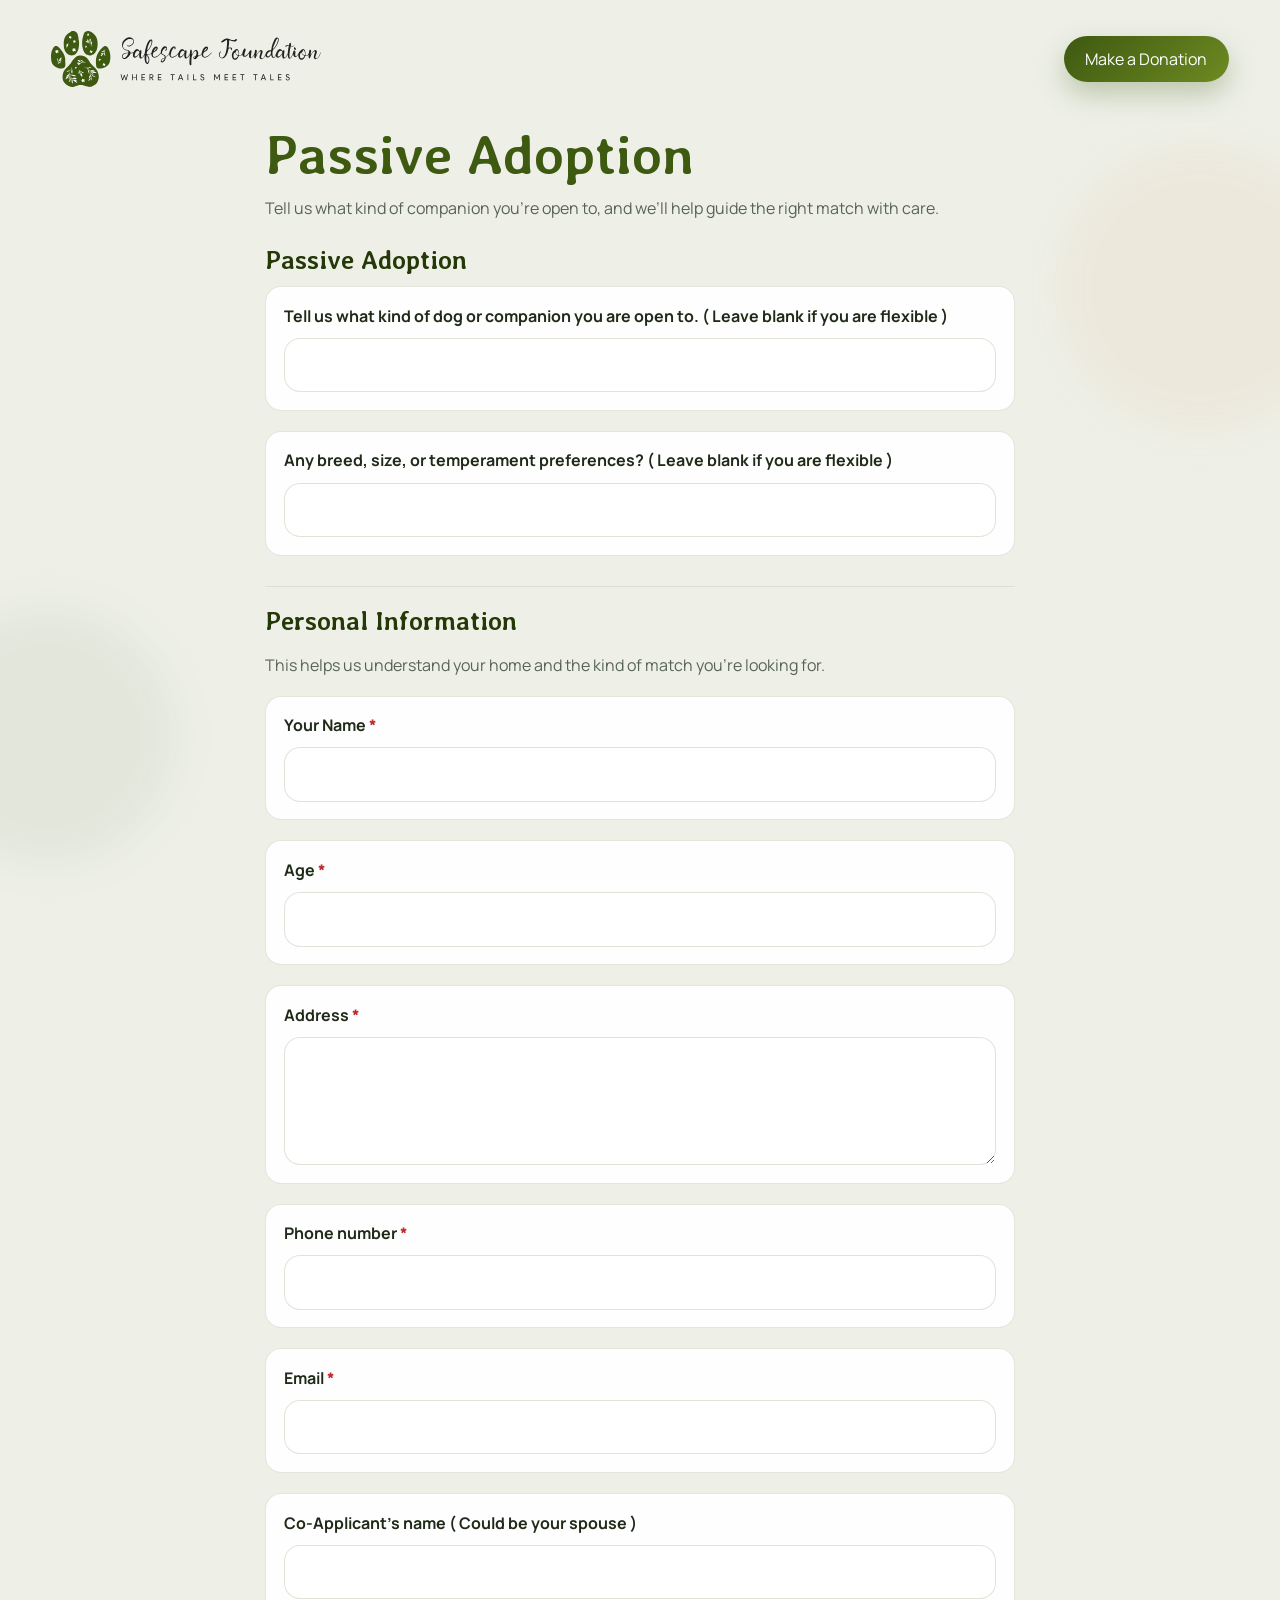
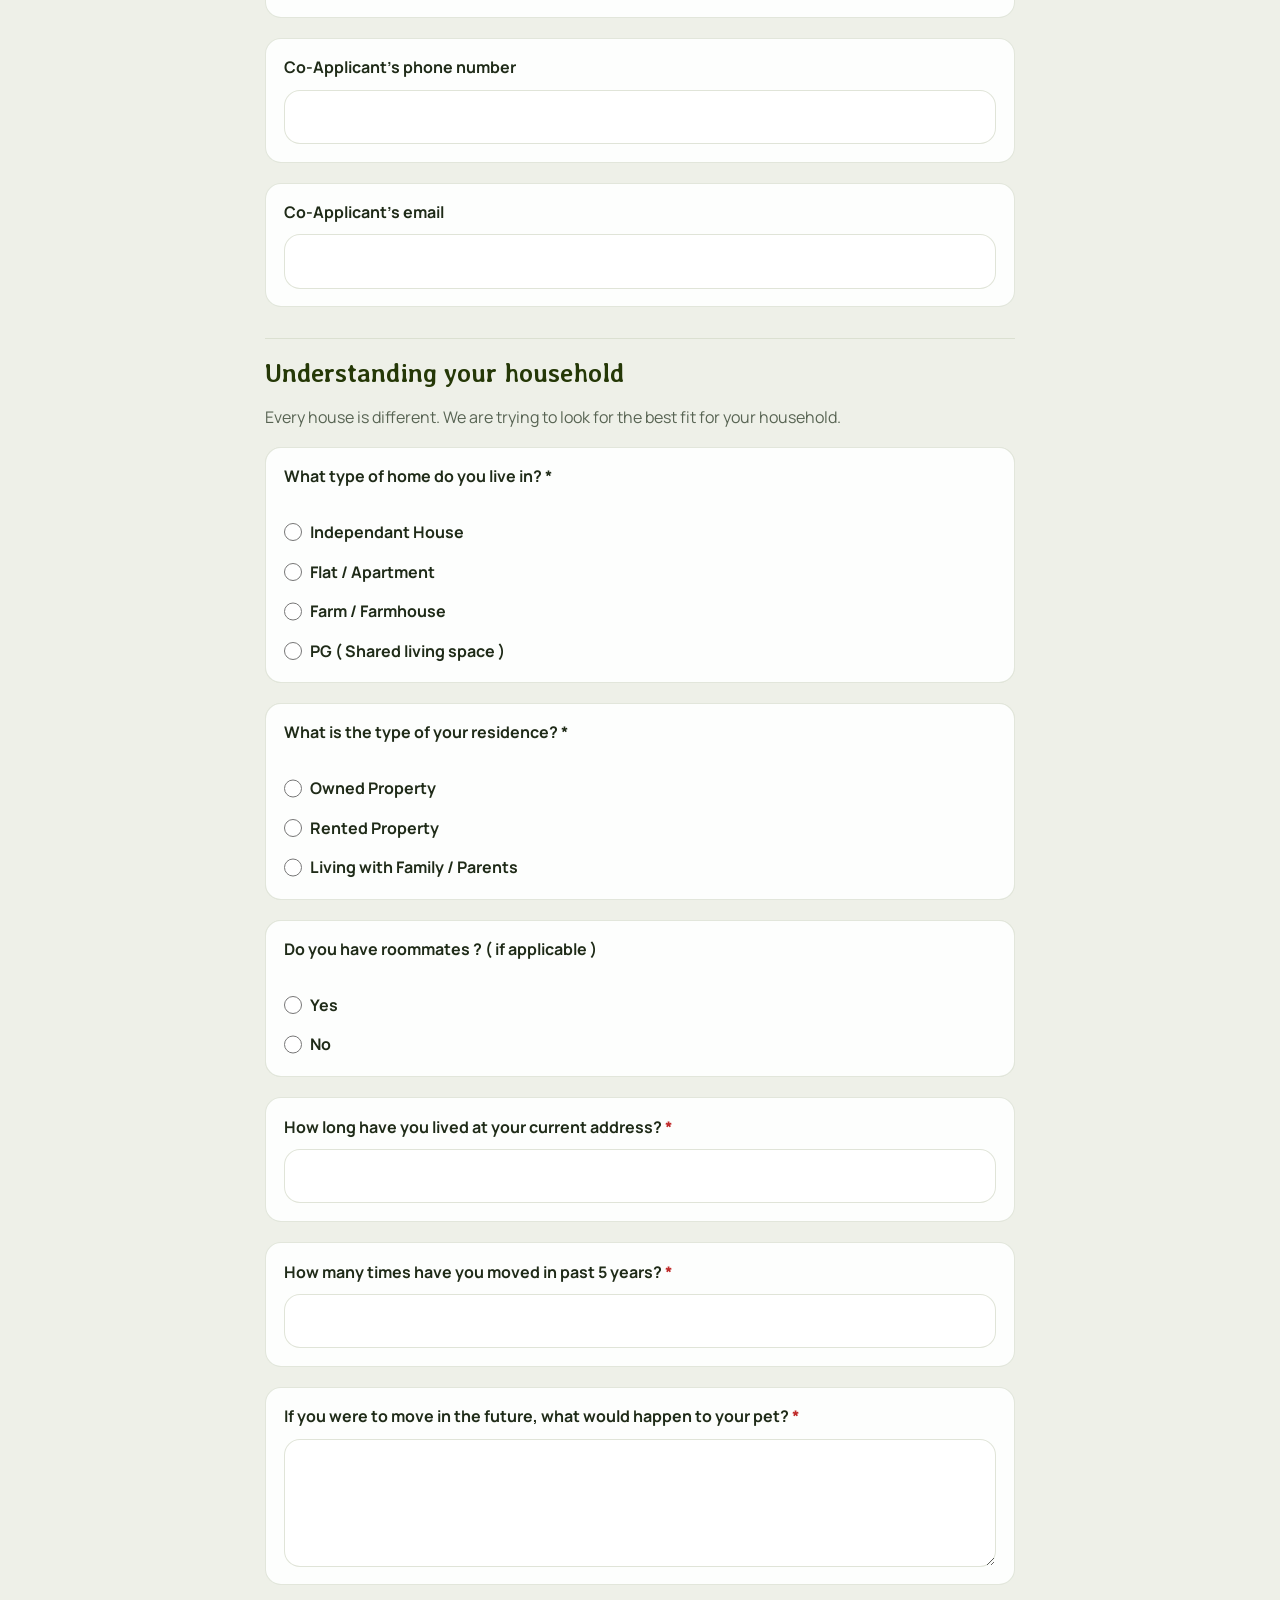
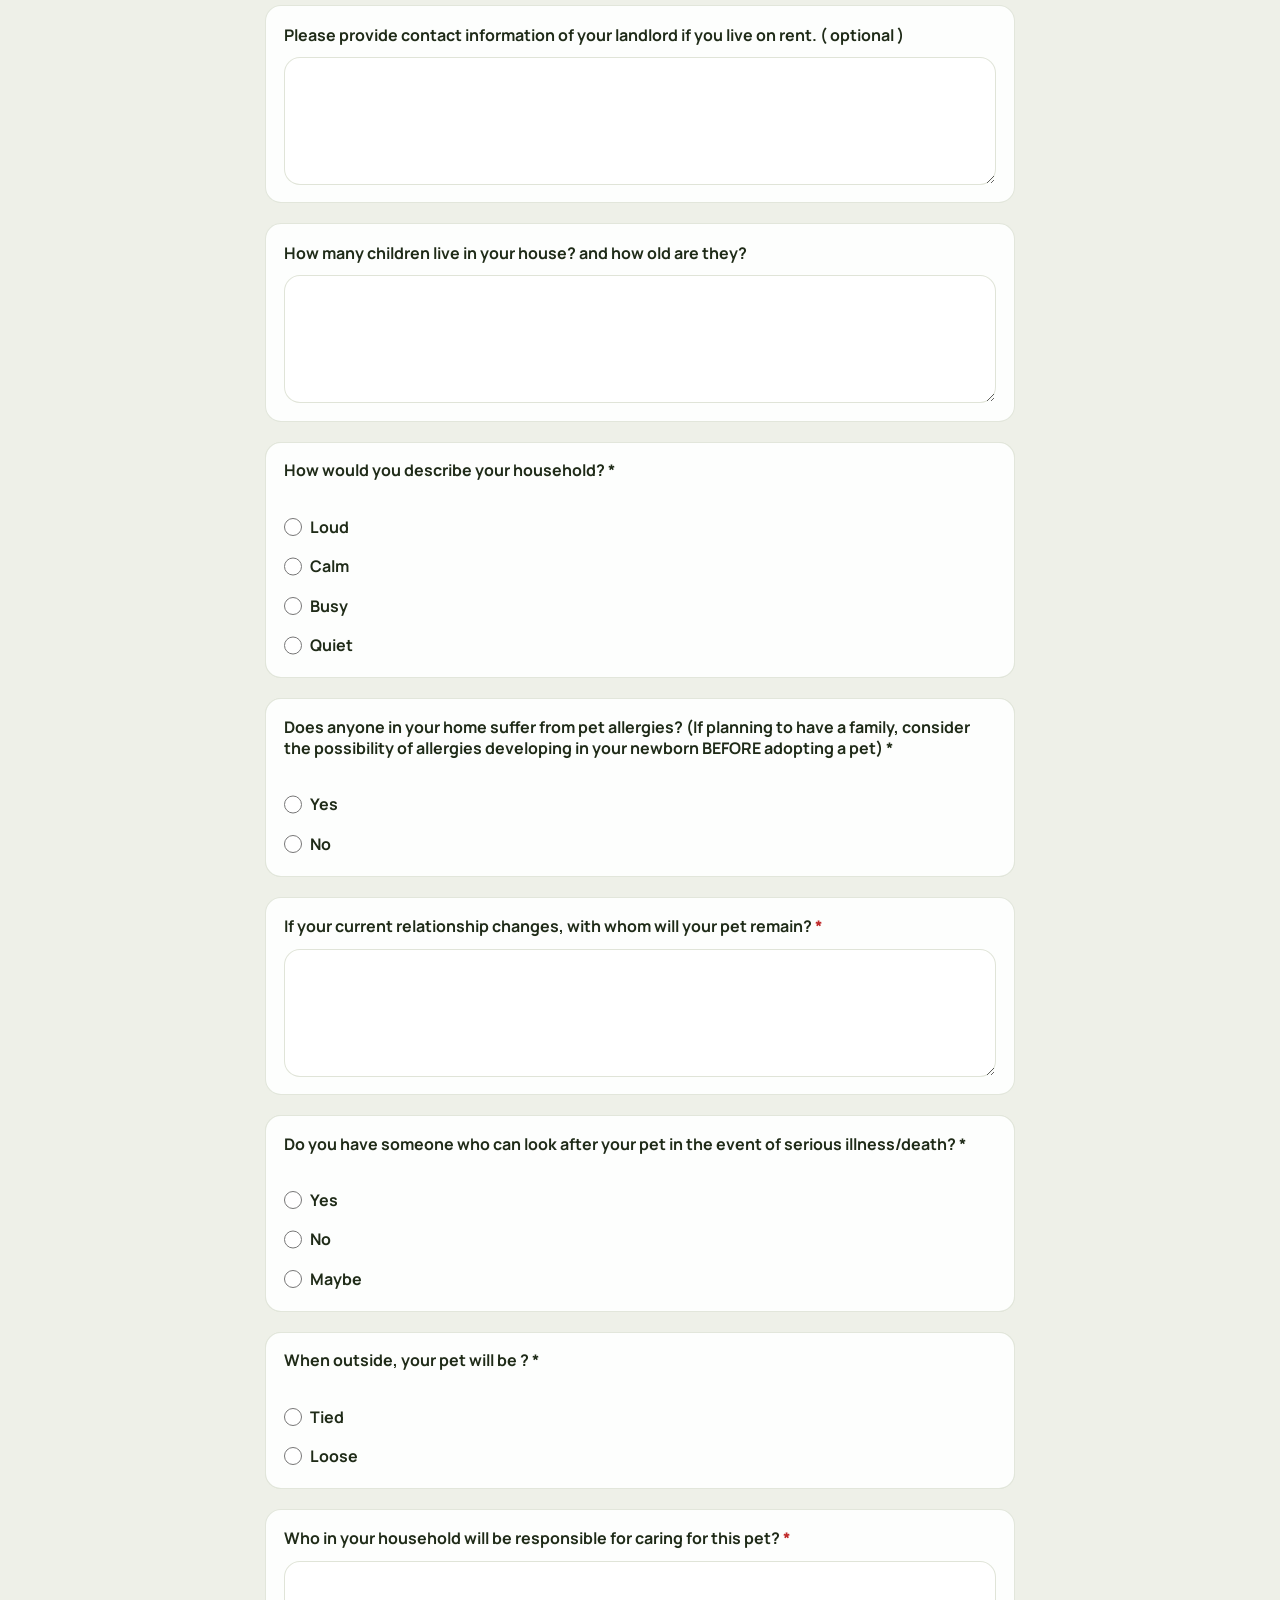
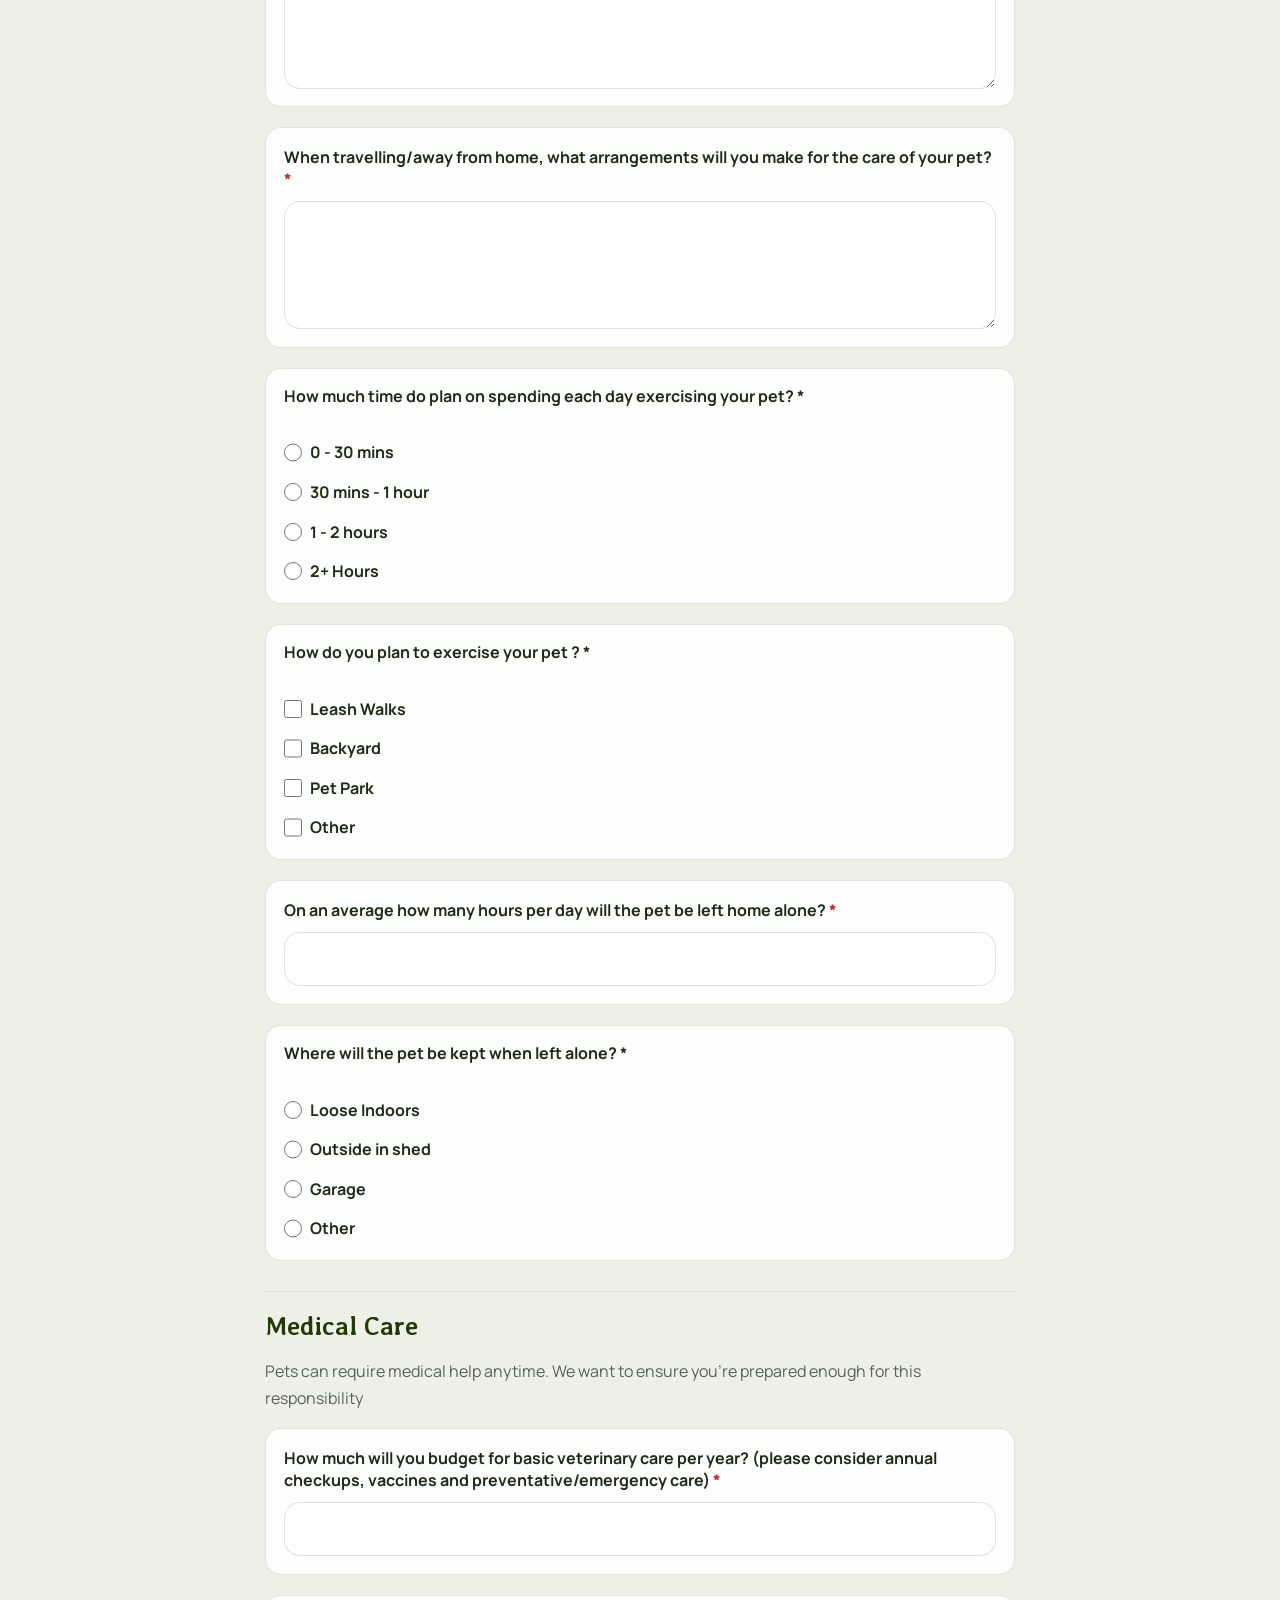
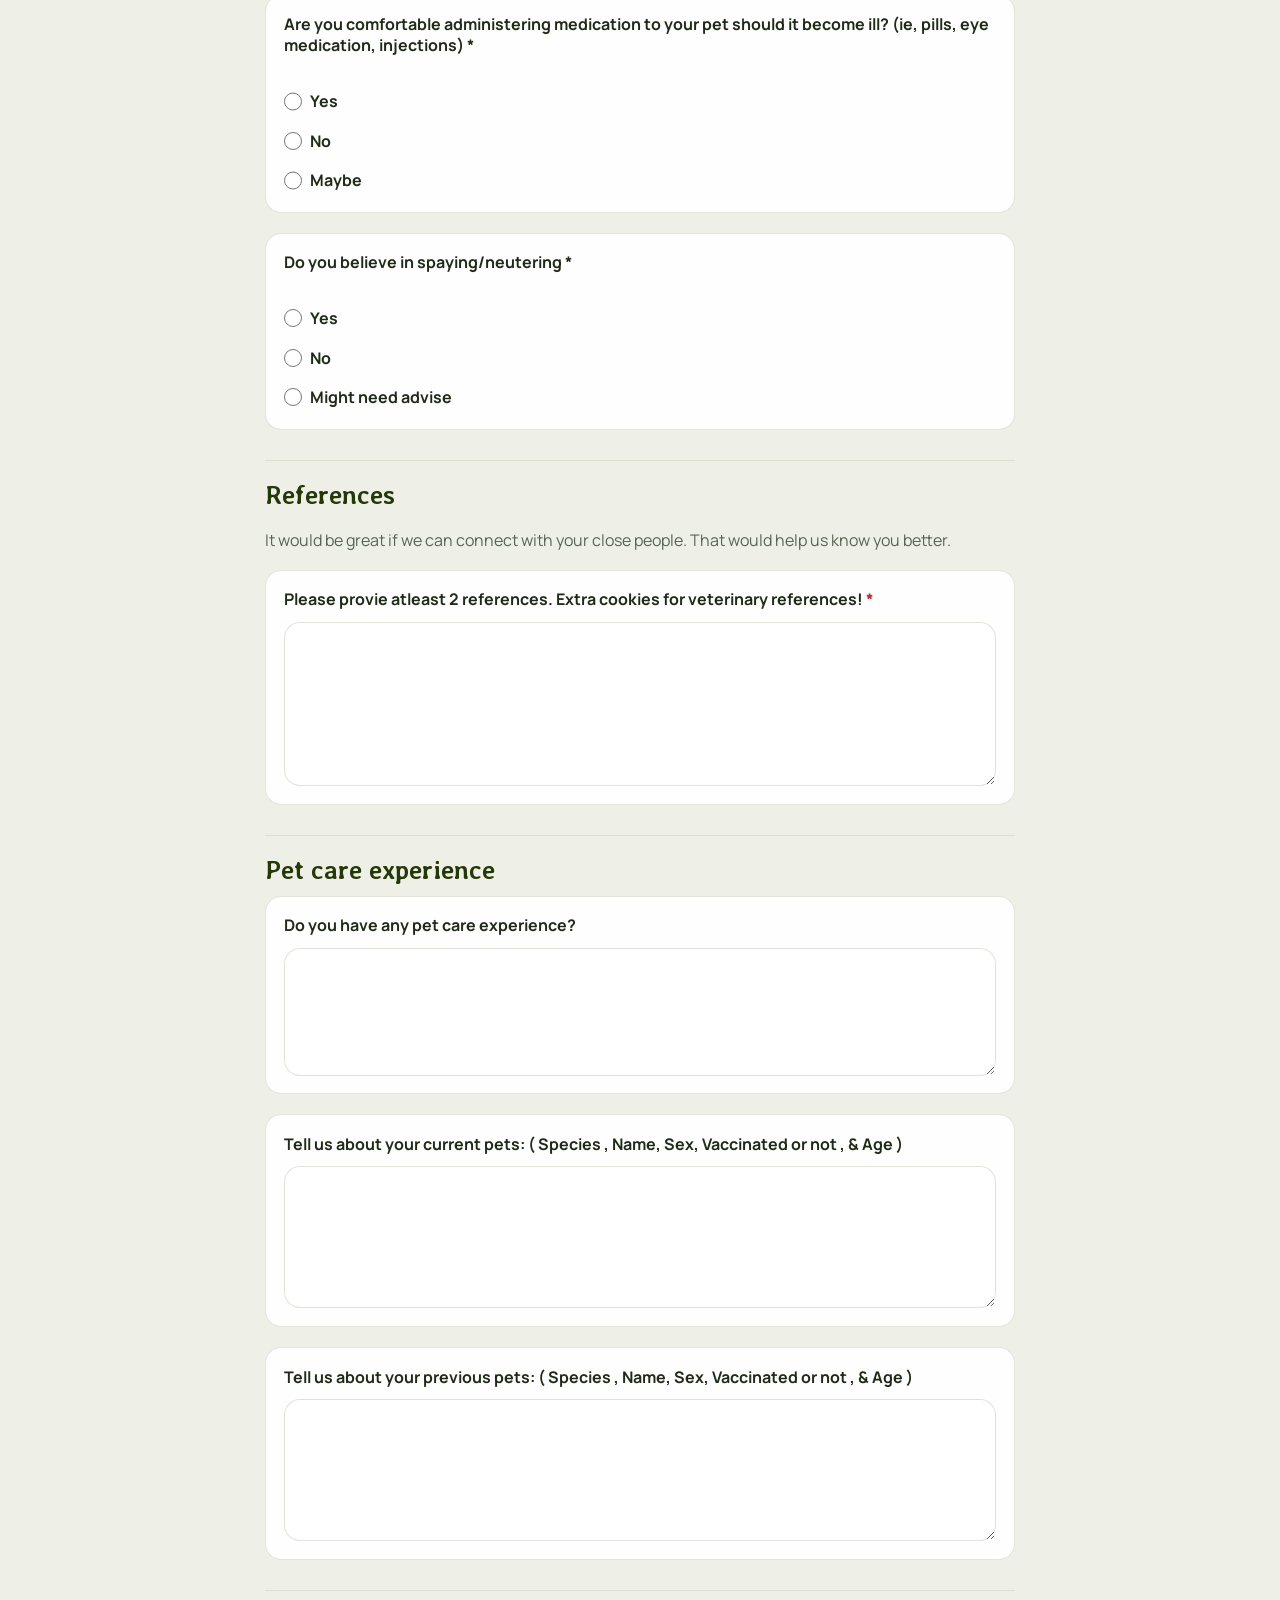
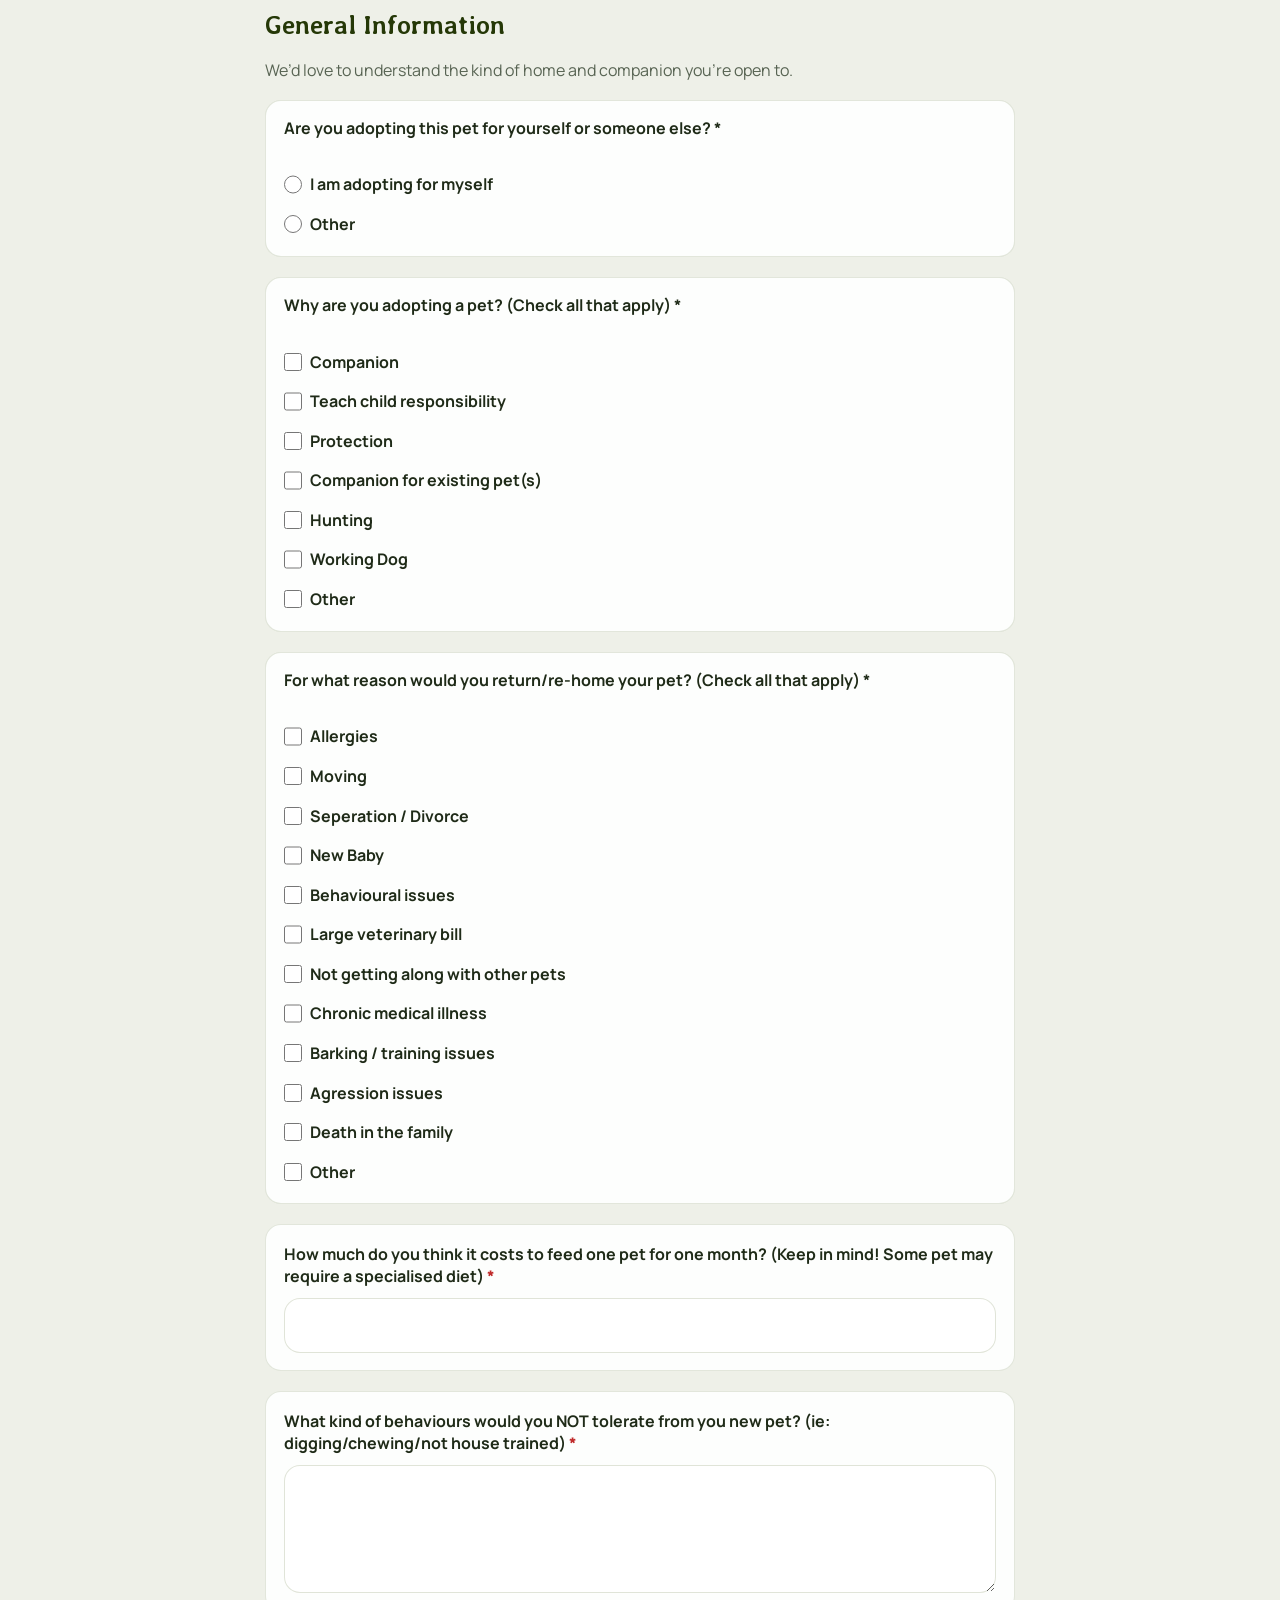
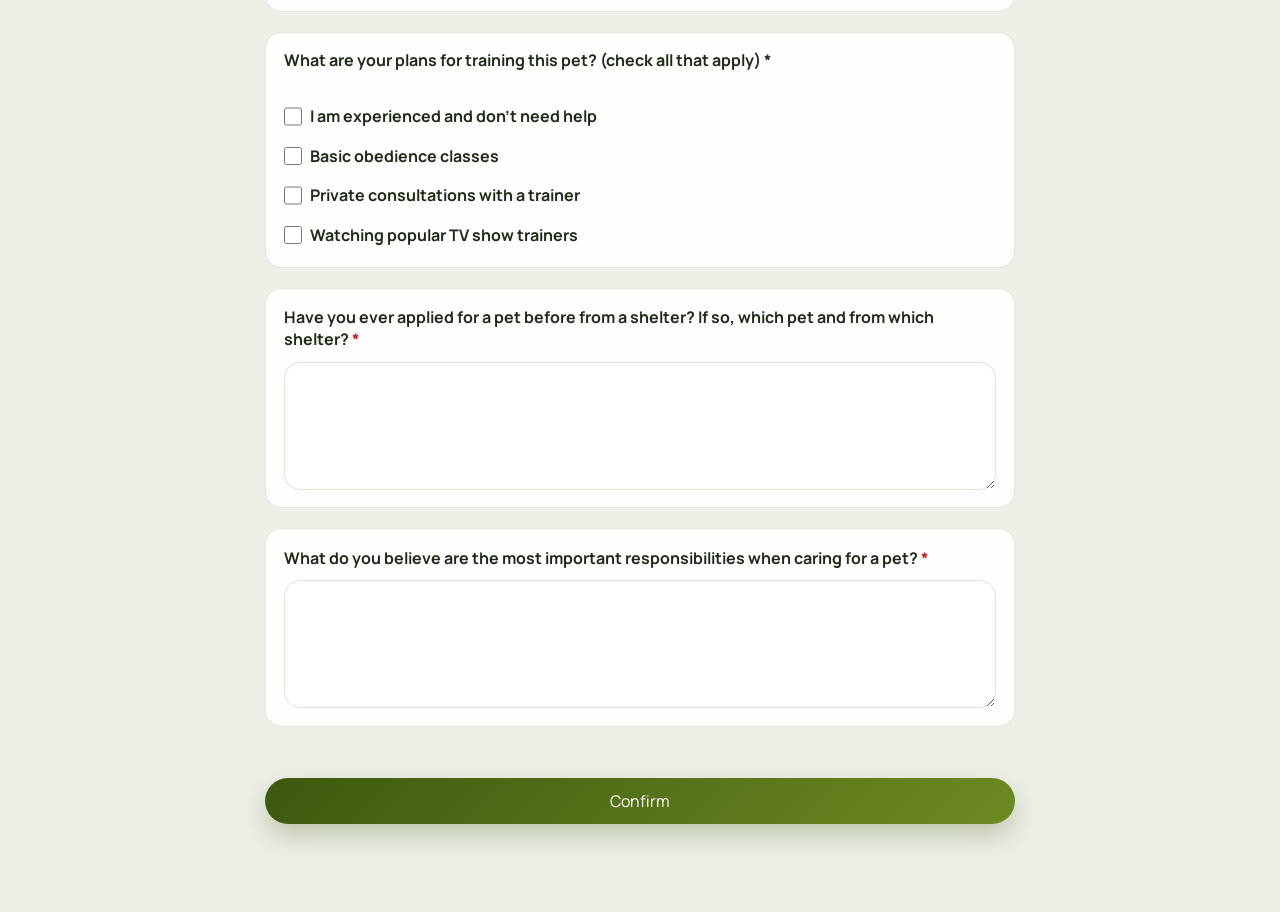
==== adopt-passively.html @ 93ebe280 "add passive adoption entry point" ====
<!DOCTYPE html>
<html lang="en">
  <head>
    <meta charset="UTF-8" />
    <meta name="viewport" content="width=device-width, initial-scale=1.0" />
    <link rel="icon" type="image/svg+xml" href="assets/cursor.svg" sizes="any" />
    <title>Passive Adoption | Safescape Foundation</title>
    <meta
      name="description"
      content="Tell Safescape about the kind of companion and home you're open to offer."
    />
    <link rel="preconnect" href="https://fonts.googleapis.com" />
    <link rel="preconnect" href="https://fonts.gstatic.com" crossorigin />
    <link
      href="https://fonts.googleapis.com/css2?family=Averia+Libre:wght@400;700&family=Manrope:wght@400;500;600;700;800&display=swap"
      rel="stylesheet"
    />
    <link rel="stylesheet" href="styles.css?v=20260418_47" />
  </head>
  <body class="form-page-body" data-default-form="passiveAdoption">
    <div class="page-shell">
      <header class="site-header form-page-header">
        <a class="brand" href="index.html#top" aria-label="Safescape Foundation home">
          <img class="brand-logo" src="assets/vector-logo.svg" alt="Safescape Foundation" />
        </a>

        <div class="header-actions">
          <a class="button button-primary button-donate" href="https://pages.razorpay.com/Safescape_Donation" target="_blank" rel="noreferrer">
            Make a Donation
          </a>
        </div>
      </header>

      <main class="form-page-layout form-page-main">
        <section class="form-page-panel form-page-panel-bare section">
          <div class="form-panel form-panel-bare">
            <div class="form-panel-header">
              <h1 class="form-page-title">Passive Adoption</h1>
              <p class="form-page-subtitle">
                Tell us what kind of companion you’re open to, and we’ll help guide the right match with care.
              </p>
            </div>

            <form
              class="sheet-form"
              id="adoption-sheet-form"
              data-sheet-form="passiveAdoption"
              data-sheet-name="Passive Adoption"
              novalidate
            >
              <div class="form-section">
                <h2>Passive Adoption</h2>
                <div class="form-fields">
                  <div class="form-field">
                    <label for="pet_applying_name">
                      Tell us what kind of dog or companion you are open to. ( Leave blank if you are flexible )
                    </label>
                    <input
                      id="pet_applying_name"
                      name="pet_applying_name"
                      type="text"
                      data-q="Tell us what kind of dog or companion you are open to. ( Leave blank if you are flexible )"
                      autocomplete="off"
                    />
                  </div>

                  <div class="form-field">
                    <label for="pet_applying_breed">
                      Any breed, size, or temperament preferences? ( Leave blank if you are flexible )
                    </label>
                    <input
                      id="pet_applying_breed"
                      name="pet_applying_breed"
                      type="text"
                      data-q="Any breed, size, or temperament preferences? ( Leave blank if you are flexible )"
                      autocomplete="off"
                    />
                  </div>
                </div>
              </div>

              <div class="form-section">
                <h2>Personal Information</h2>
                <p class="section-note">This helps us understand your home and the kind of match you're looking for.</p>
                <div class="form-fields">
                  <div class="form-field">
                    <label for="your_name">Your Name <span aria-hidden="true">*</span></label>
                    <input
                      id="your_name"
                      name="your_name"
                      type="text"
                      required
                      data-q="Your Name"
                      autocomplete="name"
                    />
                  </div>

                  <div class="form-field">
                    <label for="age">Age <span aria-hidden="true">*</span></label>
                    <input id="age" name="age" type="number" inputmode="numeric" min="0" required data-q="Age" />
                  </div>

                  <div class="form-field is-full">
                    <label for="address">Address <span aria-hidden="true">*</span></label>
                    <textarea
                      id="address"
                      name="address"
                      required
                      data-q="Address"
                      rows="3"
                      autocomplete="street-address"
                    ></textarea>
                  </div>

                  <div class="form-field">
                    <label for="phone_number">Phone number <span aria-hidden="true">*</span></label>
                    <input
                      id="phone_number"
                      name="phone_number"
                      type="tel"
                      inputmode="tel"
                      required
                      data-q="Phone number"
                      autocomplete="tel"
                    />
                  </div>

                  <div class="form-field">
                    <label for="email">Email <span aria-hidden="true">*</span></label>
                    <input id="email" name="email" type="email" required data-q="Email" autocomplete="email" />
                  </div>

                  <div class="form-field">
                    <label for="co_applicant_name">Co-Applicant's name ( Could be your spouse )</label>
                    <input
                      id="co_applicant_name"
                      name="co_applicant_name"
                      type="text"
                      data-q="Co-Applicant's name ( Could be your spouse )"
                      autocomplete="off"
                    />
                  </div>

                  <div class="form-field">
                    <label for="co_applicant_phone">Co-Applicant's phone number</label>
                    <input
                      id="co_applicant_phone"
                      name="co_applicant_phone"
                      type="tel"
                      inputmode="tel"
                      data-q="Co-Applicant's phone number"
                      autocomplete="off"
                    />
                  </div>

                  <div class="form-field">
                    <label for="co_applicant_email">Co-Applicant's email</label>
                    <input
                      id="co_applicant_email"
                      name="co_applicant_email"
                      type="email"
                      data-q="Co-Applicant's email"
                      autocomplete="off"
                    />
                  </div>
                </div>
              </div>

              <div class="form-section">
                <h2>Understanding your household</h2>
                <p class="section-note">Every house is different. We are trying to look for the best fit for your household.</p>

                <div class="form-fields">
	                  <fieldset class="form-field is-full">
	                    <legend class="sr-only">What type of home do you live in?</legend>
	                    <p class="question-title">What type of home do you live in? <span aria-hidden="true">*</span></p>
	                    <div class="choice-grid" data-q="What type of home do you live in?" data-required="true">
	                      <label class="choice"><input type="radio" name="home_type" value="Independant House" required /> Independant House</label>
	                      <label class="choice"><input type="radio" name="home_type" value="Flat / Apartment" required /> Flat / Apartment</label>
	                      <label class="choice"><input type="radio" name="home_type" value="Farm / Farmhouse" required /> Farm / Farmhouse</label>
	                      <label class="choice"><input type="radio" name="home_type" value="PG ( Shared living space )" required /> PG ( Shared living space )</label>
	                    </div>
	                  </fieldset>

	                  <fieldset class="form-field is-full">
	                    <legend class="sr-only">What is the type of your residence?</legend>
	                    <p class="question-title">What is the type of your residence? <span aria-hidden="true">*</span></p>
	                    <div class="choice-grid" data-q="What is the type of your residence?" data-required="true">
	                      <label class="choice"><input type="radio" name="residence_type" value="Owned Property" required /> Owned Property</label>
	                      <label class="choice"><input type="radio" name="residence_type" value="Rented Property" required /> Rented Property</label>
	                      <label class="choice"><input type="radio" name="residence_type" value="Living with Family / Parents" required /> Living with Family / Parents</label>
	                    </div>
	                  </fieldset>

	                  <fieldset class="form-field is-full">
	                    <legend class="sr-only">Do you have roommates ? ( if applicable )</legend>
	                    <p class="question-title">Do you have roommates ? ( if applicable )</p>
	                    <div class="choice-grid" data-q="Do you have roommates ? ( if applicable )">
	                      <label class="choice"><input type="radio" name="roommates" value="Yes" /> Yes</label>
	                      <label class="choice"><input type="radio" name="roommates" value="No" /> No</label>
	                    </div>
	                  </fieldset>

                  <div class="form-field">
                    <label for="current_address_duration">How long have you lived at your current address? <span aria-hidden="true">*</span></label>
                    <input
                      id="current_address_duration"
                      name="current_address_duration"
                      type="text"
                      required
                      data-q="How long have you lived at your current address?"
                      autocomplete="off"
                    />
                  </div>

                  <div class="form-field">
                    <label for="moves_past_5_years">How many times have you moved in past 5 years? <span aria-hidden="true">*</span></label>
                    <input
                      id="moves_past_5_years"
                      name="moves_past_5_years"
                      type="number"
                      inputmode="numeric"
                      min="0"
                      required
                      data-q="How many times have you moved in past 5 years?"
                    />
                  </div>

                  <div class="form-field is-full">
                    <label for="future_move_pet">If you were to move in the future, what would happen to your pet? <span aria-hidden="true">*</span></label>
                    <textarea
                      id="future_move_pet"
                      name="future_move_pet"
                      required
                      data-q="If you were to move in the future, what would happen to your pet?"
                      rows="3"
                    ></textarea>
                  </div>

                  <div class="form-field is-full">
                    <label for="landlord_contact">
                      Please provide contact information of your landlord if you live on rent. ( optional )
                    </label>
                    <textarea
                      id="landlord_contact"
                      name="landlord_contact"
                      data-q="Please provide contact information of your landlord if you live on rent. ( optional )"
                      rows="3"
                    ></textarea>
                  </div>

                  <div class="form-field is-full">
                    <label for="children_count_age">How many children live in your house? and how old are they?</label>
                    <textarea
                      id="children_count_age"
                      name="children_count_age"
                      data-q="How many children live in your house? and how old are they?"
                      rows="3"
                    ></textarea>
                  </div>

	                  <fieldset class="form-field is-full">
	                    <legend class="sr-only">How would you describe your household?</legend>
	                    <p class="question-title">How would you describe your household? <span aria-hidden="true">*</span></p>
	                    <div class="choice-grid" data-q="How would you describe your household?" data-required="true">
	                      <label class="choice"><input type="radio" name="household_desc" value="Loud" required /> Loud</label>
	                      <label class="choice"><input type="radio" name="household_desc" value="Calm" required /> Calm</label>
	                      <label class="choice"><input type="radio" name="household_desc" value="Busy" required /> Busy</label>
	                      <label class="choice"><input type="radio" name="household_desc" value="Quiet" required /> Quiet</label>
	                    </div>
	                  </fieldset>

	                  <fieldset class="form-field is-full">
	                    <legend class="sr-only">
	                      Does anyone in your home suffer from pet allergies? (If planning to have a family, consider the
	                      possibility of allergies developing in your newborn BEFORE adopting a pet)
	                    </legend>
	                    <p class="question-title">
	                      Does anyone in your home suffer from pet allergies? (If planning to have a family, consider the
	                      possibility of allergies developing in your newborn BEFORE adopting a pet)
	                      <span aria-hidden="true">*</span>
	                    </p>
	                    <div class="choice-grid" data-q="Does anyone in your home suffer from pet allergies? (If planning to have a family, consider the possibility of allergies developing in your newborn BEFORE adopting a pet)" data-required="true">
	                      <label class="choice"><input type="radio" name="pet_allergies" value="Yes" required /> Yes</label>
	                      <label class="choice"><input type="radio" name="pet_allergies" value="No" required /> No</label>
	                    </div>
	                  </fieldset>

                  <div class="form-field is-full">
                    <label for="relationship_changes_pet">
                      If your current relationship changes, with whom will your pet remain? <span aria-hidden="true">*</span>
                    </label>
                    <textarea
                      id="relationship_changes_pet"
                      name="relationship_changes_pet"
                      required
                      data-q="If your current relationship changes, with whom will your pet remain?"
                      rows="3"
                    ></textarea>
                  </div>

	                  <fieldset class="form-field is-full">
	                    <legend class="sr-only">Do you have someone who can look after your pet in the event of serious illness/death?</legend>
	                    <p class="question-title">
	                      Do you have someone who can look after your pet in the event of serious illness/death?
	                      <span aria-hidden="true">*</span>
	                    </p>
	                    <div class="choice-grid" data-q="Do you have someone who can look after your pet in the event of serious illness/death?" data-required="true">
	                      <label class="choice"><input type="radio" name="backup_caregiver" value="Yes" required /> Yes</label>
	                      <label class="choice"><input type="radio" name="backup_caregiver" value="No" required /> No</label>
	                      <label class="choice"><input type="radio" name="backup_caregiver" value="Maybe" required /> Maybe</label>
	                    </div>
	                  </fieldset>

	                  <fieldset class="form-field is-full">
	                    <legend class="sr-only">When outside, your pet will be ?</legend>
	                    <p class="question-title">When outside, your pet will be ? <span aria-hidden="true">*</span></p>
	                    <div class="choice-grid" data-q="When outside, your pet will be ?" data-required="true">
	                      <label class="choice"><input type="radio" name="outside_pet" value="Tied" required /> Tied</label>
	                      <label class="choice"><input type="radio" name="outside_pet" value="Loose" required /> Loose</label>
	                    </div>
	                  </fieldset>

                  <div class="form-field is-full">
                    <label for="responsible_person">
                      Who in your household will be responsible for caring for this pet? <span aria-hidden="true">*</span>
                    </label>
                    <textarea
                      id="responsible_person"
                      name="responsible_person"
                      required
                      data-q="Who in your household will be responsible for caring for this pet?"
                      rows="3"
                    ></textarea>
                  </div>

                  <div class="form-field is-full">
                    <label for="travel_arrangements">
                      When travelling/away from home, what arrangements will you make for the care of your pet?
                      <span aria-hidden="true">*</span>
                    </label>
                    <textarea
                      id="travel_arrangements"
                      name="travel_arrangements"
                      required
                      data-q="When travelling/away from home, what arrangements will you make for the care of your pet?"
                      rows="3"
                    ></textarea>
                  </div>

	                  <fieldset class="form-field is-full">
	                    <legend class="sr-only">How much time do plan on spending each day exercising your pet?</legend>
	                    <p class="question-title">
	                      How much time do plan on spending each day exercising your pet?
	                      <span aria-hidden="true">*</span>
	                    </p>
	                    <div class="choice-grid" data-q="How much time do plan on spending each day exercising your pet?" data-required="true">
	                      <label class="choice"><input type="radio" name="exercise_time" value="0 - 30 mins" required /> 0 - 30 mins</label>
	                      <label class="choice"><input type="radio" name="exercise_time" value="30 mins - 1 hour" required /> 30 mins - 1 hour</label>
	                      <label class="choice"><input type="radio" name="exercise_time" value="1 - 2 hours" required /> 1 - 2 hours</label>
	                      <label class="choice"><input type="radio" name="exercise_time" value="2+ Hours" required /> 2+ Hours</label>
	                    </div>
	                  </fieldset>

	                  <fieldset class="form-field is-full">
	                    <legend class="sr-only">How do you plan to exercise your pet ?</legend>
	                    <p class="question-title">How do you plan to exercise your pet ? <span aria-hidden="true">*</span></p>
	                    <div class="choice-grid" data-q="How do you plan to exercise your pet ?" data-type="checkbox" data-required="true">
	                      <label class="choice"><input type="checkbox" name="exercise_plan" value="Leash Walks" /> Leash Walks</label>
	                      <label class="choice"><input type="checkbox" name="exercise_plan" value="Backyard" /> Backyard</label>
	                      <label class="choice"><input type="checkbox" name="exercise_plan" value="Pet Park" /> Pet Park</label>
	                      <label class="choice"><input type="checkbox" name="exercise_plan" value="Other" data-other="exercise_plan_other" /> Other</label>
                      <div class="choice-other">
                        <label for="exercise_plan_other">Other:</label>
                        <input id="exercise_plan_other" name="exercise_plan_other" type="text" autocomplete="off" />
                      </div>
                    </div>
                  </fieldset>

                  <div class="form-field is-full">
                    <label for="hours_left_alone">
                      On an average how many hours per day will the pet be left home alone? <span aria-hidden="true">*</span>
                    </label>
                    <input
                      id="hours_left_alone"
                      name="hours_left_alone"
                      type="text"
                      required
                      data-q="On an average how many hours per day will the pet be left home alone?"
                      autocomplete="off"
                    />
                  </div>

	                  <fieldset class="form-field is-full">
	                    <legend class="sr-only">Where will the pet be kept when left alone?</legend>
	                    <p class="question-title">Where will the pet be kept when left alone? <span aria-hidden="true">*</span></p>
	                    <div class="choice-grid" data-q="Where will the pet be kept when left alone?" data-required="true">
	                      <label class="choice"><input type="radio" name="kept_when_alone" value="Loose Indoors" required /> Loose Indoors</label>
	                      <label class="choice"><input type="radio" name="kept_when_alone" value="Outside in shed" required /> Outside in shed</label>
	                      <label class="choice"><input type="radio" name="kept_when_alone" value="Garage" required /> Garage</label>
	                      <label class="choice"><input type="radio" name="kept_when_alone" value="Other" required data-other="kept_when_alone_other" /> Other</label>
                      <div class="choice-other">
                        <label for="kept_when_alone_other">Other:</label>
                        <input id="kept_when_alone_other" name="kept_when_alone_other" type="text" autocomplete="off" />
                      </div>
                    </div>
                  </fieldset>
                </div>
              </div>

              <div class="form-section">
                <h2>Medical Care</h2>
                <p class="section-note">
                  Pets can require medical help anytime. We want to ensure you're prepared enough for this responsibility
                </p>
                <div class="form-fields">
                  <div class="form-field is-full">
                    <label for="vet_budget">
                      How much will you budget for basic veterinary care per year? (please consider annual checkups, vaccines and preventative/emergency care)
                      <span aria-hidden="true">*</span>
                    </label>
                    <input
                      id="vet_budget"
                      name="vet_budget"
                      type="text"
                      required
                      data-q="How much will you budget for basic veterinary care per year? (please consider annual checkups, vaccines and preventative/emergency care)"
                      autocomplete="off"
                    />
                  </div>

	                  <fieldset class="form-field is-full">
	                    <legend class="sr-only">
	                      Are you comfortable administering medication to your pet should it become ill? (ie, pills, eye medication, injections)
	                    </legend>
	                    <p class="question-title">
	                      Are you comfortable administering medication to your pet should it become ill? (ie, pills, eye medication, injections)
	                      <span aria-hidden="true">*</span>
	                    </p>
	                    <div class="choice-grid" data-q="Are you comfortable administering medication to your pet should it become ill? (ie, pills, eye medication, injections)" data-required="true">
	                      <label class="choice"><input type="radio" name="med_admin" value="Yes" required /> Yes</label>
	                      <label class="choice"><input type="radio" name="med_admin" value="No" required /> No</label>
	                      <label class="choice"><input type="radio" name="med_admin" value="Maybe" required /> Maybe</label>
	                    </div>
	                  </fieldset>

	                  <fieldset class="form-field is-full">
	                    <legend class="sr-only">Do you believe in spaying/neutering</legend>
	                    <p class="question-title">Do you believe in spaying/neutering <span aria-hidden="true">*</span></p>
	                    <div class="choice-grid" data-q="Do you believe in spaying/neutering" data-required="true">
	                      <label class="choice"><input type="radio" name="spay_neuter" value="Yes" required /> Yes</label>
	                      <label class="choice"><input type="radio" name="spay_neuter" value="No" required /> No</label>
	                      <label class="choice"><input type="radio" name="spay_neuter" value="Might need advise" required /> Might need advise</label>
	                    </div>
	                  </fieldset>
                </div>
              </div>

              <div class="form-section">
                <h2>References</h2>
                <p class="section-note">
                  It would be great if we can connect with your close people. That would help us know you better.
                </p>
                <div class="form-fields">
                  <div class="form-field is-full">
                    <label for="references">
                      Please provie atleast 2 references. Extra cookies for veterinary references!
                      <span aria-hidden="true">*</span>
                    </label>
                    <textarea
                      id="references"
                      name="references"
                      required
                      data-q="Please provie atleast 2 references. Extra cookies for veterinary references!"
                      rows="6"
                    ></textarea>
                  </div>
                </div>
              </div>

              <div class="form-section">
                <h2>Pet care experience</h2>
                <div class="form-fields">
                  <div class="form-field is-full">
                    <label for="pet_care_experience">Do you have any pet care experience?</label>
                    <textarea
                      id="pet_care_experience"
                      name="pet_care_experience"
                      data-q="Do you have any pet care experience?"
                      rows="4"
                    ></textarea>
                  </div>

                  <div class="form-field is-full">
                    <label for="current_pets">
                      Tell us about your current pets: ( Species , Name, Sex, Vaccinated or not , & Age )
                    </label>
                    <textarea
                      id="current_pets"
                      name="current_pets"
                      data-q="Tell us about your current pets: ( Species , Name, Sex, Vaccinated or not , & Age )"
                      rows="5"
                    ></textarea>
                  </div>

                  <div class="form-field is-full">
                    <label for="previous_pets">
                      Tell us about your previous pets: ( Species , Name, Sex, Vaccinated or not , & Age )
                    </label>
                    <textarea
                      id="previous_pets"
                      name="previous_pets"
                      data-q="Tell us about your previous pets: ( Species , Name, Sex, Vaccinated or not , & Age )"
                      rows="5"
                    ></textarea>
                  </div>
                </div>
              </div>

              <div class="form-section">
                <h2>General Information</h2>
                <p class="section-note">We’d love to understand the kind of home and companion you’re open to.</p>
                <div class="form-fields">
	                  <fieldset class="form-field is-full">
	                    <legend class="sr-only">Are you adopting this pet for yourself or someone else?</legend>
	                    <p class="question-title">Are you adopting this pet for yourself or someone else? <span aria-hidden="true">*</span></p>
	                    <div class="choice-grid" data-q="Are you adopting this pet for yourself or someone else?" data-required="true">
	                      <label class="choice"><input type="radio" name="adopting_for" value="I am adopting for myself" required /> I am adopting for myself</label>
	                      <label class="choice"><input type="radio" name="adopting_for" value="Other" required data-other="adopting_for_other" /> Other</label>
                      <div class="choice-other">
                        <label for="adopting_for_other">Other:</label>
                        <input id="adopting_for_other" name="adopting_for_other" type="text" autocomplete="off" />
                      </div>
                    </div>
                  </fieldset>

	                  <fieldset class="form-field is-full">
	                    <legend class="sr-only">Why are you adopting a pet? (Check all that apply)</legend>
	                    <p class="question-title">Why are you adopting a pet? (Check all that apply) <span aria-hidden="true">*</span></p>
	                    <div class="choice-grid" data-q="Why are you adopting a pet? (Check all that apply)" data-type="checkbox" data-required="true">
                      <label class="choice"><input type="checkbox" name="why_adopt" value="Companion" /> Companion</label>
                      <label class="choice"><input type="checkbox" name="why_adopt" value="Teach child responsibility" /> Teach child responsibility</label>
                      <label class="choice"><input type="checkbox" name="why_adopt" value="Protection" /> Protection</label>
                      <label class="choice"><input type="checkbox" name="why_adopt" value="Companion for existing pet(s)" /> Companion for existing pet(s)</label>
                      <label class="choice"><input type="checkbox" name="why_adopt" value="Hunting" /> Hunting</label>
                      <label class="choice"><input type="checkbox" name="why_adopt" value="Working Dog" /> Working Dog</label>
                      <label class="choice"><input type="checkbox" name="why_adopt" value="Other" data-other="why_adopt_other" /> Other</label>
                      <div class="choice-other">
                        <label for="why_adopt_other">Other:</label>
                        <input id="why_adopt_other" name="why_adopt_other" type="text" autocomplete="off" />
                      </div>
                    </div>
                  </fieldset>

	                  <fieldset class="form-field is-full">
	                    <legend class="sr-only">For what reason would you return/re-home your pet? (Check all that apply)</legend>
	                    <p class="question-title">For what reason would you return/re-home your pet? (Check all that apply) <span aria-hidden="true">*</span></p>
	                    <div class="choice-grid" data-q="For what reason would you return/re-home your pet? (Check all that apply)" data-type="checkbox" data-required="true">
                      <label class="choice"><input type="checkbox" name="why_return" value="Allergies" /> Allergies</label>
                      <label class="choice"><input type="checkbox" name="why_return" value="Moving" /> Moving</label>
                      <label class="choice"><input type="checkbox" name="why_return" value="Seperation / Divorce" /> Seperation / Divorce</label>
                      <label class="choice"><input type="checkbox" name="why_return" value="New Baby" /> New Baby</label>
                      <label class="choice"><input type="checkbox" name="why_return" value="Behavioural issues" /> Behavioural issues</label>
                      <label class="choice"><input type="checkbox" name="why_return" value="Large veterinary bill" /> Large veterinary bill</label>
                      <label class="choice"><input type="checkbox" name="why_return" value="Not getting along with other pets" /> Not getting along with other pets</label>
                      <label class="choice"><input type="checkbox" name="why_return" value="Chronic medical illness" /> Chronic medical illness</label>
                      <label class="choice"><input type="checkbox" name="why_return" value="Barking / training issues" /> Barking / training issues</label>
                      <label class="choice"><input type="checkbox" name="why_return" value="Agression issues" /> Agression issues</label>
                      <label class="choice"><input type="checkbox" name="why_return" value="Death in the family" /> Death in the family</label>
                      <label class="choice"><input type="checkbox" name="why_return" value="Other" data-other="why_return_other" /> Other</label>
                      <div class="choice-other">
                        <label for="why_return_other">Other:</label>
                        <input id="why_return_other" name="why_return_other" type="text" autocomplete="off" />
                      </div>
                    </div>
                  </fieldset>

                  <div class="form-field is-full">
                    <label for="monthly_feed_cost">
                      How much do you think it costs to feed one pet for one month? (Keep in mind! Some pet may require a specialised diet)
                      <span aria-hidden="true">*</span>
                    </label>
                    <input
                      id="monthly_feed_cost"
                      name="monthly_feed_cost"
                      type="text"
                      required
                      data-q="How much do you think it costs to feed one pet for one month? (Keep in mind! Some pet may require a specialised diet)"
                      autocomplete="off"
                    />
                  </div>

                  <div class="form-field is-full">
                    <label for="not_tolerate_behaviours">
                      What kind of behaviours would you NOT tolerate from you new pet? (ie: digging/chewing/not house trained)
                      <span aria-hidden="true">*</span>
                    </label>
                    <textarea
                      id="not_tolerate_behaviours"
                      name="not_tolerate_behaviours"
                      required
                      data-q="What kind of behaviours would you NOT tolerate from you new pet? (ie: digging/chewing/not house trained)"
                      rows="4"
                    ></textarea>
                  </div>

	                  <fieldset class="form-field is-full">
	                    <legend class="sr-only">What are your plans for training this pet? (check all that apply)</legend>
	                    <p class="question-title">What are your plans for training this pet? (check all that apply) <span aria-hidden="true">*</span></p>
	                    <div class="choice-grid" data-q="What are your plans for training this pet? (check all that apply)" data-type="checkbox" data-required="true">
                      <label class="choice"><input type="checkbox" name="training_plans" value="I am experienced and don't need help" /> I am experienced and don't need help</label>
                      <label class="choice"><input type="checkbox" name="training_plans" value="Basic obedience classes" /> Basic obedience classes</label>
                      <label class="choice"><input type="checkbox" name="training_plans" value="Private consultations with a trainer" /> Private consultations with a trainer</label>
                      <label class="choice"><input type="checkbox" name="training_plans" value="Watching popular TV show trainers" /> Watching popular TV show trainers</label>
                    </div>
                  </fieldset>

                  <div class="form-field is-full">
                    <label for="applied_before">
                      Have you ever applied for a pet before from a shelter? If so, which pet and from which shelter?
                      <span aria-hidden="true">*</span>
                    </label>
                    <textarea
                      id="applied_before"
                      name="applied_before"
                      required
                      data-q="Have you ever applied for a pet before from a shelter? If so, which pet and from which shelter?"
                      rows="4"
                    ></textarea>
                  </div>

                  <div class="form-field is-full">
                    <label for="important_responsibilities">
                      What do you believe are the most important responsibilities when caring for a pet?
                      <span aria-hidden="true">*</span>
                    </label>
                    <textarea
                      id="important_responsibilities"
                      name="important_responsibilities"
                      required
                      data-q="What do you believe are the most important responsibilities when caring for a pet?"
                      rows="4"
                    ></textarea>
                  </div>
                </div>
              </div>

              <div class="form-actions-row form-actions-row-stacked">
                <button class="button button-primary" type="button" id="confirm-button">Confirm</button>
                <p class="form-status" role="status" aria-live="polite" data-form-status></p>
              </div>
            </form>
          </div>
        </section>
      </main>
    </div>

    <dialog class="terms-dialog" id="terms-dialog" aria-labelledby="terms-title">
      <div class="terms-dialog-card">
        <div class="terms-dialog-head">
          <p class="terms-kicker">Safescape Foundation</p>
          <h2 class="terms-title" id="terms-title">Terms &amp; Conditions</h2>
        </div>
        <div class="terms-scroll" id="terms-scroll" role="document" aria-label="Terms and Conditions">
          <div class="terms-content">
            <p>
              Dear Adopter, Thank you for choosing to embark on the journey of pet adoption with Safescape Foundation.
              We appreciate your commitment to providing a loving home for a furry companion. Our goal is to
              facilitate the perfect match between pets and adopters, taking into consideration the unique
              characteristics of both the animal and your living situation.
            </p>
            <p>
              As part of our adoption process, we utilize this application as an initial step to align your lifestyle,
              needs, and experience with our knowledge of the animals in our care. Rest assured, we are dedicated to
              ensuring that each animal finds a suitable and enduring home.
            </p>
            <p>For your awareness, kindly note the following important information:</p>
            <ol class="terms-numbered">
              <li>
                <strong>Financial Responsibility:</strong> All adopters are accountable for veterinary care and
                medical expenses incurred post-adoption.
              </li>
              <li>
                <strong>Re-homing Procedures:</strong> In the event that circumstances necessitate re-homing your new
                pet, we kindly request that you contact us first.
              </li>
              <li>
                <strong>Verification of Information:</strong> We reserve the right to verify all information provided
                on the adoption application, including veterinary references and landlord details.
              </li>
            </ol>
            <p>By affixing your signature below, you acknowledge the following:</p>
            <ul class="terms-bullets">
              <li>
                I certify that the information provided in this application is accurate. Any misrepresentation may
                result in the forfeiture of the privilege to adopt a pet.
              </li>
              <li>
                I understand that the adoption process is not on a first-come, first-serve basis, and Safescape
                Foundation reserves the right to deny adoption requests.
              </li>
              <li>I authorize the investigation of all statements contained in this application.</li>
            </ul>
            <p>
              Thank you for your prompt attention to these matters. All responses and information shared will be
              treated with the utmost confidentiality.
            </p>
            <p>
              Please be advised that due to the high volume of applications, only successful applicants will be
              contacted within 1-3 business days.
            </p>
            <p class="terms-signoff">
              Sincerely,<br />
              Safescape Foundation
            </p>
          </div>
        </div>
        <div class="terms-state" id="terms-state">
          <label class="terms-agree" id="terms-agree-wrap">
            <input type="checkbox" id="terms-agree" />
            <span>I agree with all above points</span>
          </label>
        </div>
        <div class="terms-actions" id="terms-actions">
          <button class="button button-primary" type="button" id="terms-submit">
            <span class="terms-submit-text">Submit</span>
          </button>
        </div>
      </div>
    </dialog>

    <script src="js/site-config.js?v=20260418_47"></script>
    <script src="js/main.js?v=20260418_47"></script>
  </body>
</html>
---- styles.css ----
:root {
  --bg: #eef0e8;
  --bg-soft: #eef0e8;
  --surface: rgba(250, 244, 233, 0.82);
  --surface-strong: #faf1e5;
  --text: #1f2b18;
  --muted: #586453;
  --line: rgba(62, 89, 16, 0.14);
  --brand: #3e5910;
  --brand-deep: #253807;
  --accent: #d8772f;
  --accent-soft: #f2d2a7;
  --shadow: 0 28px 80px rgba(40, 56, 12, 0.14);
  --radius-xl: 32px;
  --radius-lg: 24px;
  --radius-md: 18px;
  --radius-sm: 14px;
  --max-width: 1180px;
}

* {
  box-sizing: border-box;
}

html {
  scroll-behavior: smooth;
}

body {
  margin: 0;
  font-family: "Manrope", sans-serif;
  color: var(--text);
  background: var(--bg);
}

@media (hover: hover) and (pointer: fine) {
  body,
  a,
  button,
  .button,
  .brand,
  label,
  summary {
    cursor: none;
  }

  .button-primary,
  .button-primary *,
  .site-footer,
  .site-footer *,
  .involved-card-accent,
  .involved-card-accent *,
  .form-tab.is-active,
  .form-tab.is-active *,
  .help-card-highlight,
  .help-card-highlight * {
    cursor: none;
  }

  .footer-donate-button,
  .footer-donate-button * {
    cursor: none;
  }

  input,
  textarea {
    cursor: text;
  }

  select {
    cursor: none;
  }
}

.site-cursor {
  --cursor-x: -999px;
  --cursor-y: -999px;
  --cursor-origin-x: 10px;
  --cursor-origin-y: 7px;
  --cursor-scale: 0.7;
  --cursor-scale-pressed: 0.56;
  position: fixed;
  top: 0;
  left: 0;
  width: 2.7rem;
  height: 2.5rem;
  pointer-events: none;
  z-index: 80;
  opacity: 0;
  transform: translate3d(var(--cursor-x), var(--cursor-y), 0) scale(var(--cursor-scale));
  transform-origin: var(--cursor-origin-x) var(--cursor-origin-y);
  transition:
    opacity 0.12s ease,
    filter 0.18s ease;
  will-change: transform, opacity, filter;
}

.site-cursor.is-visible {
  opacity: 1;
}

.site-cursor.is-clicking {
  transform: translate3d(var(--cursor-x), var(--cursor-y), 0) scale(var(--cursor-scale-pressed));
}

.site-cursor svg,
.site-cursor img {
  width: 100%;
  height: 100%;
  display: block;
  filter:
    drop-shadow(0 10px 22px rgba(62, 89, 16, 0.38))
    drop-shadow(0 0 28px rgba(62, 89, 16, 0.22));
  transform: rotate(-20deg);
  transform-origin: 50% 50%;
  transition: filter 220ms cubic-bezier(0.22, 1, 0.36, 1);
  will-change: transform, filter;
}

.site-cursor.is-on-dark svg,
.site-cursor.is-on-dark img {
  filter:
    drop-shadow(0 10px 22px rgba(255, 255, 255, 0.26))
    drop-shadow(0 0 30px rgba(255, 255, 255, 0.18));
}

.site-cursor.is-upright svg,
.site-cursor.is-upright img {
  transform: rotate(0deg);
}

@keyframes cursorStampFade {
  0% {
    opacity: 0.9;
  }
  100% {
    opacity: 0;
  }
}

.cursor-stamp {
  position: fixed;
  top: 0;
  left: 0;
  width: 2.7rem;
  height: 2.5rem;
  pointer-events: none;
  z-index: 79;
  opacity: 0;
  transform-origin: 10px 7px;
  animation: cursorStampFade 2s ease-out forwards;
}

.cursor-stamp img {
  width: 100%;
  height: 100%;
  display: block;
  transform: rotate(-20deg);
  transform-origin: 50% 50%;
  filter: none;
}

.cursor-stamp.is-upright img {
  transform: rotate(0deg);
}

@keyframes footprintTrailFade {
  0% {
    opacity: 0;
  }

  18% {
    opacity: 0.88;
  }

  100% {
    opacity: 0;
  }
}

.footprints-layer {
  position: absolute;
  inset: 0;
  pointer-events: none;
  overflow: visible;
  z-index: 30;
}

.has-footprints {
  position: relative;
}

.footprint-stamp {
  position: absolute;
  width: 16.62px;
  height: 31.38px;
  opacity: 0;
  transform: translate3d(-50%, -50%, 0) rotate(var(--footprint-angle)) scale(var(--footprint-scale));
  transform-origin: center center;
  animation: footprintTrailFade 2s ease-out forwards;
  will-change: transform, opacity;
}

.footprint-stamp img {
  width: 100%;
  height: 100%;
  display: block;
  filter:
    drop-shadow(0 8px 18px rgba(62, 89, 16, 0.12))
    drop-shadow(0 0 18px rgba(62, 89, 16, 0.08));
}

.footprint-stamp--paw {
  width: 15.74px;
  height: 14.62px;
}

@media (prefers-reduced-motion: reduce) {
  .site-cursor svg,
  .site-cursor img {
    transition: none;
  }

  .footprint-stamp {
    animation: none;
    opacity: 0;
  }
}

img {
  max-width: 100%;
  display: block;
}

button,
a {
  font: inherit;
}

button {
  cursor: pointer;
}

.page-shell {
  position: relative;
  overflow: clip;
}

.page-shell::before,
.page-shell::after {
  content: "";
  position: fixed;
  inset: auto;
  z-index: -1;
  border-radius: 50%;
  filter: blur(20px);
}

.page-shell::before {
  width: 18rem;
  height: 18rem;
  right: -4rem;
  top: 9rem;
  background: rgba(216, 119, 47, 0.06);
}

.page-shell::after {
  width: 16rem;
  height: 16rem;
  left: -5rem;
  top: 38rem;
  background: rgba(62, 89, 16, 0.06);
}

.site-header,
.hero-section,
.section,
.site-footer {
  width: min(calc(100% - 2rem), var(--max-width));
  margin-inline: auto;
}

.site-header {
  position: sticky;
  top: 1rem;
  z-index: 20;
  display: flex;
  align-items: center;
  justify-content: space-between;
  gap: 1rem;
  margin-top: 1rem;
  padding: 0.9rem 0;
  border: 1px solid transparent;
  border-radius: 999px;
  backdrop-filter: blur(0);
  background: transparent;
  box-shadow: none;
  transition:
    padding 0.24s ease,
    background 0.24s ease,
    border-color 0.24s ease,
    box-shadow 0.24s ease,
    backdrop-filter 0.24s ease;
}

.site-header.is-scrolled {
  padding: 0.9rem 1rem;
  border-color: rgba(255, 255, 255, 0.65);
  backdrop-filter: blur(22px);
  /* Glassy blur without an obvious "fill" tint. */
  background: rgba(255, 255, 255, 0.18);
  box-shadow:
    0 22px 70px rgba(46, 58, 20, 0.16),
    0 10px 26px rgba(46, 58, 20, 0.08);
}

.brand {
  display: inline-flex;
  align-items: center;
  color: inherit;
  text-decoration: none;
}

.brand-logo {
  display: block;
  height: 3.45rem;
  width: auto;
  max-width: min(18.5rem, 46vw);
}

.header-actions {
  display: flex;
  align-items: center;
  justify-content: flex-end;
  gap: 0.9rem;
}

.instagram-link {
  display: inline-flex;
  align-items: center;
  gap: 0.55rem;
  color: var(--brand);
  font-weight: 800;
  text-decoration: none;
  padding: 0.2rem 0;
  border-radius: 0;
  border: 0;
  min-height: 0;
  line-height: 1;
  background: transparent;
  box-shadow: none;
  transition: color 0.18s ease;
  white-space: nowrap;
}

.instagram-link:hover {
  color: rgba(62, 89, 16, 0.72);
  text-decoration: underline;
  text-underline-offset: 0.16em;
}

.instagram-link-icon {
  width: 1.1rem;
  height: 1.1rem;
  display: block;
  object-fit: contain;
}

.instagram-link-header {
  padding-inline: 0;
}

.cta-row {
  display: flex;
  align-items: center;
  gap: 0.9rem;
  flex-wrap: wrap;
}

.cta-row .button,
.cta-row .instagram-link {
  margin-top: 0;
}

.cta-row .instagram-link {
  /* Match the primary button's vertical rhythm for perfect center alignment. */
  padding: 0.95rem 0;
  transform: translateY(2px);
}

.cta-row .instagram-link-icon {
  width: 1.25rem;
  height: 1.25rem;
}

.cta-row .instagram-link:hover {
  /* Keep alignment stable on hover. */
  transform: translateY(2px);
}

.site-footer a {
  color: var(--text);
  text-decoration: none;
}

.site-footer a:hover {
  color: var(--brand);
}

.button {
  display: inline-flex;
  align-items: center;
  justify-content: center;
  gap: 0.5rem;
  border: 0;
  border-radius: 999px;
  padding: 0.95rem 1.35rem;
  line-height: 1;
  text-decoration: none;
  transition: transform 0.18s ease, box-shadow 0.18s ease, background 0.18s ease;
}

.button:hover {
  transform: translateY(-1px);
}

.button-primary {
  background: linear-gradient(135deg, var(--brand), #6d8a22);
  color: white;
  box-shadow: 0 12px 28px rgba(62, 89, 16, 0.28);
}

.button:disabled,
.button[disabled] {
  opacity: 0.5;
  cursor: not-allowed;
  transform: none;
  box-shadow: none;
  filter: saturate(0.7) grayscale(0.15);
}

.button-primary:disabled,
.button-primary[disabled] {
  background: linear-gradient(135deg, rgba(62, 89, 16, 0.78), rgba(109, 138, 34, 0.78));
  color: rgba(255, 255, 255, 0.72);
}

.button-secondary {
  background: rgba(255, 255, 255, 0.78);
  color: var(--brand-deep);
  border: 1px solid rgba(62, 89, 16, 0.18);
}

.reveal-section {
  opacity: 1;
  transform: translateY(0);
}

body.js-ready .reveal-section {
  opacity: 0;
  transform: translateY(40px);
  transition:
    opacity 0.7s ease,
    transform 0.7s ease;
  will-change: opacity, transform;
}

body.js-ready .reveal-section.is-visible {
  opacity: 1;
  transform: translateY(0);
}

@media (prefers-reduced-motion: reduce) {
  body.js-ready .reveal-section,
  body.js-ready .reveal-section.is-visible,
  .site-header {
    transition: none;
    transform: none;
    opacity: 1;
  }
}

.hero-section {
  position: relative;
  display: block;
  padding: 6rem 0 4.25rem;
  text-align: center;
}

.eyebrow {
  margin: 0 0 0.8rem;
  color: var(--brand);
  font-weight: 800;
  text-transform: uppercase;
  letter-spacing: 0.12em;
  font-size: 0.72rem;
}

.hero-copy h1,
.section-heading h2,
.site-footer h2,
.pet-dialog h3 {
  margin: 0;
  font-family: "Averia Libre", cursive;
  line-height: 1.02;
}

.hero-copy h1 {
  font-size: clamp(4rem, 8vw, 7rem);
  max-width: none;
  margin-inline: auto;
  color: #3e5910;
  line-height: 0.92;
  letter-spacing: -0.03em;
}

.hero-copy h1 .hero-line {
  display: block;
  white-space: nowrap;
}

.hero-lead,
.story-card p,
.help-card p,
.section-note,
.form-panel-header p,
.instagram-empty p,
.site-footer p,
.site-footer a,
.pet-copy p,
.pet-meta li,
.form-status {
  color: var(--muted);
  line-height: 1.7;
}

.hero-lead {
  max-width: 38rem;
  margin: 1.6rem auto 0;
  font-size: 1rem;
}

.hero-actions {
  display: flex;
  gap: 0.9rem;
  flex-wrap: wrap;
  justify-content: center;
  margin-top: 2rem;
}

.hero-donation-button {
  display: none;
}

.hero-adopt-button {
  padding-inline: 1.7rem;
}

.hero-support {
  margin: 2rem 0 0;
  font-size: 0.98rem;
}

.hero-support a {
  color: var(--brand);
  font-weight: 700;
  text-decoration: underline;
  text-underline-offset: 0.16em;
}

.hero-section::before {
  content: "";
  position: absolute;
  left: 50%;
  bottom: 0.2rem;
  width: 9rem;
  height: 9rem;
  transform: translateX(-50%);
  background: radial-gradient(circle at center, rgba(62, 89, 16, 0.08), transparent 68%);
  pointer-events: none;
}

.hero-stats li,
.story-card,
.help-card,
.forms-shell,
.touchpoint-card,
.trust-card,
.instagram-feed,
.site-footer,
.pet-card,
.policy-layout,
.policy-card {
  border: 1px solid rgba(255, 255, 255, 0.55);
  background: var(--surface);
  backdrop-filter: blur(18px);
  box-shadow: var(--shadow);
}

.section {
  padding: 1.75rem 0 0;
}

.section-heading {
  margin-bottom: 1.35rem;
}

.section-intro {
  max-width: 42rem;
  margin: 1rem 0 0;
  color: var(--muted);
  line-height: 1.75;
}

.section-heading h2,
.site-footer h2 {
  font-size: clamp(2rem, 4vw, 3.2rem);
  max-width: none;
}

.section-heading-inline {
  display: flex;
  align-items: end;
  justify-content: space-between;
  gap: 1rem;
}

.section-about {
  position: relative;
  overflow: hidden;
  margin-top: 2.25rem;
  padding: 3.1rem 2.5rem;
  border-radius: 2.2rem;
  background:
    radial-gradient(circle at 12% 16%, rgba(255, 255, 255, 0.9), transparent 34%),
    radial-gradient(circle at 86% 32%, rgba(62, 89, 16, 0.18), transparent 38%),
    radial-gradient(circle at 74% 92%, rgba(62, 89, 16, 0.12), transparent 34%),
    linear-gradient(145deg, rgba(255, 255, 255, 0.76), rgba(238, 240, 232, 0.92) 52%, rgba(255, 255, 255, 0.7));
  border: 1px solid rgba(62, 89, 16, 0.08);
  box-shadow: 0 26px 60px rgba(62, 89, 16, 0.1);
}

.section-about::before,
.section-about::after {
  content: "";
  position: absolute;
  border-radius: 50%;
  pointer-events: none;
}

.section-about::before {
  width: 18rem;
  height: 18rem;
  top: -6rem;
  left: -4rem;
  background: radial-gradient(circle, rgba(62, 89, 16, 0.22), rgba(62, 89, 16, 0));
  filter: blur(10px);
}

.section-about::after {
  width: 14rem;
  height: 14rem;
  right: -3rem;
  bottom: -4rem;
  background: radial-gradient(circle, rgba(255, 255, 255, 0.4), rgba(255, 255, 255, 0));
  filter: blur(12px);
}

@media (prefers-reduced-motion: no-preference) {
  .section-about::before {
    animation: aboutFloatA 12s ease-in-out infinite alternate;
  }

  .section-about::after {
    animation: aboutFloatB 14s ease-in-out infinite alternate;
  }
}

@keyframes aboutFloatA {
  0% {
    transform: translate3d(0, 0, 0) scale(1);
  }
  100% {
    transform: translate3d(2.25rem, 1.25rem, 0) scale(1.05);
  }
}

@keyframes aboutFloatB {
  0% {
    transform: translate3d(0, 0, 0) scale(1);
  }
  100% {
    transform: translate3d(-2rem, -1.5rem, 0) scale(1.08);
  }
}

.about-layout {
  position: relative;
  z-index: 1;
  display: grid;
  grid-template-columns: 0.82fr 1.18fr;
  gap: 3rem;
  align-items: start;
}

.about-mark {
  display: grid;
  gap: 1.3rem;
  align-content: start;
}

.about-mark h2 {
  margin: 0;
  font-family: "Averia Libre", cursive;
  font-size: clamp(3.2rem, 6vw, 5rem);
  line-height: 0.96;
  color: #3e5910;
}

.about-paw {
  position: relative;
  width: 10.5rem;
  height: 9.75rem;
  display: grid;
  place-items: center;
  padding: 0;
  border-radius: 0;
  background: transparent;
  box-shadow: none;
}

.about-icon {
  width: min(10.5rem, 100%);
  height: auto;
  object-fit: contain;
  filter:
    drop-shadow(0 18px 22px rgba(62, 89, 16, 0.16))
    drop-shadow(0 0 36px rgba(62, 89, 16, 0.12));
}

.about-copy {
  display: grid;
  gap: 1.6rem;
}

.about-copy p {
  margin: 0;
  color: var(--text);
  line-height: 1.42;
  font-size: 1.12rem;
  max-width: 38rem;
}

.about-actions {
  display: flex;
  gap: 1rem;
  flex-wrap: wrap;
  margin-top: 0.2rem;
}

.feature-shell,
.surrender-shell {
  display: grid;
  grid-template-columns: 1.05fr 0.95fr;
  gap: 2.2rem;
  align-items: center;
}

.feature-copy p,
.surrender-copy p {
  color: var(--muted);
  line-height: 1.78;
}

.feature-copy h2,
.surrender-copy h2 {
  margin: 0;
  font-family: "Averia Libre", cursive;
  font-size: clamp(2.4rem, 5vw, 4.1rem);
  line-height: 1.02;
  max-width: none;
}

.feature-copy .button,
.surrender-copy .button {
  margin-top: 1rem;
}

.feature-copy .cta-row {
  margin-top: 1rem;
}

.feature-adopt .feature-shell {
  padding: 2.4rem;
  border-radius: 2rem;
  background:
    radial-gradient(circle at top right, rgba(62, 89, 16, 0.08), transparent 34%),
    linear-gradient(135deg, rgba(255, 255, 255, 0.92), rgba(255, 255, 255, 0.72));
  border: 1px solid rgba(62, 89, 16, 0.08);
  box-shadow: 0 26px 60px rgba(62, 89, 16, 0.12);
}

.feature-illustration {
  position: relative;
  min-height: 24rem;
}

.adopt-illustration-frame {
  position: absolute;
  inset: 1rem 1.2rem 1rem 2.4rem;
  border-radius: 2rem;
  background: linear-gradient(180deg, rgba(255, 255, 255, 0.9), rgba(232, 236, 224, 0.9));
  box-shadow: 0 24px 50px rgba(62, 89, 16, 0.16);
  overflow: hidden;
}

.adopt-illustration-photo {
  width: 100%;
  height: 100%;
  object-fit: cover;
  object-position: center;
  display: block;
  transform: scale(1.02);
}

.paw-print {
  position: absolute;
  inset: 50% auto auto 50%;
  width: 12rem;
  height: 12rem;
  transform: translate(-50%, -50%);
}

.paw-pad {
  position: absolute;
  display: block;
  background: #3e5910;
  border-radius: 50%;
}

.paw-pad-main {
  width: 6.3rem;
  height: 5.4rem;
  left: 2.85rem;
  top: 5.45rem;
  border-radius: 48% 48% 42% 42%;
}

.paw-pad-top {
  width: 2.6rem;
  height: 3.3rem;
}

.paw-pad-top-one {
  left: 0.9rem;
  top: 4rem;
}

.paw-pad-top-two {
  left: 3.15rem;
  top: 1rem;
}

.paw-pad-top-three {
  left: 6.2rem;
  top: 0.95rem;
}

.paw-pad-top-four {
  left: 8.55rem;
  top: 4rem;
}

.illustration-note {
  position: absolute;
  padding: 0.95rem 1.1rem;
  border-radius: 1.2rem;
  background: #ffffff;
  border: 1px solid rgba(62, 89, 16, 0.08);
  box-shadow: 0 18px 40px rgba(62, 89, 16, 0.12);
  color: var(--text);
  font-weight: 700;
  max-width: 16rem;
}

.illustration-note-top {
  top: 0;
  right: 0;
}

.illustration-note-bottom {
  left: 0;
  bottom: 2.2rem;
}

.section-involved {
  position: relative;
  margin-top: 1rem;
  padding: 2.6rem 2.2rem 0.5rem;
  border-radius: 2rem;
  background:
    linear-gradient(180deg, rgba(62, 89, 16, 0.06), rgba(62, 89, 16, 0)),
  radial-gradient(circle at top left, rgba(62, 89, 16, 0.08), transparent 28%);
}

.volunteer-callout {
  margin-top: 1rem;
  padding: 0 2.2rem;
}

.volunteer-callout-card {
  display: flex;
  align-items: center;
  justify-content: space-between;
  gap: 1.5rem;
  width: 100%;
  padding: 1.5rem 1.75rem;
  border-radius: 1.5rem;
  background: rgba(255, 255, 255, 0.72);
  border: 1px solid rgba(62, 89, 16, 0.1);
  box-shadow: 0 16px 34px rgba(62, 89, 16, 0.08);
}

.volunteer-callout-copy {
  min-width: 0;
}

.volunteer-callout-copy .help-tag {
  margin-top: 0;
}

.volunteer-callout-copy h3 {
  margin: 0.45rem 0 0.7rem;
  font-size: 1.28rem;
}

.volunteer-callout-copy p:last-of-type {
  margin: 0;
  color: var(--muted);
  line-height: 1.75;
}

.volunteer-callout-actions {
  display: flex;
  justify-content: flex-end;
  flex: 0 0 auto;
}

.monthly-donation-form {
  margin-top: 1.2rem;
}

.monthly-donation-field {
  gap: 0.85rem;
}

.monthly-donation-label {
  color: var(--text);
  font-size: 1rem;
  font-weight: 700;
}

.monthly-donation-options {
  display: grid;
  grid-template-columns: repeat(2, minmax(0, 1fr));
  gap: 0.85rem;
}

.monthly-donation-pill {
  appearance: none;
  border: 1px solid rgba(62, 89, 16, 0.16);
  border-radius: 999px;
  background: rgba(255, 255, 255, 0.86);
  color: var(--brand-deep);
  padding: 1rem 1.1rem;
  font: inherit;
  font-weight: 800;
  text-align: center;
  transition:
    transform 0.18s ease,
    background 0.18s ease,
    color 0.18s ease,
    box-shadow 0.18s ease,
    border-color 0.18s ease;
}

.monthly-donation-pill:hover {
  transform: translateY(-1px);
}

.monthly-donation-pill.is-selected {
  background: linear-gradient(135deg, var(--brand), #6d8a22);
  color: #ffffff;
  border-color: transparent;
  box-shadow: 0 12px 28px rgba(62, 89, 16, 0.22);
}

.monthly-donation-actions {
  margin-top: 1.4rem;
}

.monthly-donation-actions .button {
  width: 100%;
}

@media (max-width: 860px) {
  .volunteer-callout-card {
    flex-direction: column;
    align-items: stretch;
  }

  .volunteer-callout-actions {
    justify-content: flex-start;
  }

  .monthly-donation-options {
    grid-template-columns: 1fr;
  }
}

.involved-grid {
  display: grid;
  grid-template-columns: repeat(3, minmax(0, 1fr));
  gap: 1rem;
}

.involved-card {
  padding: 1.5rem;
  border-radius: 1.5rem;
  background: rgba(255, 255, 255, 0.72);
  border: 1px solid rgba(62, 89, 16, 0.1);
  box-shadow: 0 16px 34px rgba(62, 89, 16, 0.08);
}

.involved-card h3 {
  margin: 0.45rem 0 0.7rem;
  font-size: 1.28rem;
}

.involved-card p:last-of-type {
  margin: 0;
  color: var(--muted);
  line-height: 1.75;
}

.involved-card .button {
  margin-top: 1.2rem;
}

.involved-card-accent {
  background: linear-gradient(145deg, rgba(62, 89, 16, 0.94), rgba(78, 108, 19, 0.96));
  color: #ffffff;
}

.involved-card-accent .help-tag,
.involved-card-accent h3,
.involved-card-accent p {
  color: #ffffff;
}

.involved-card-accent .help-tag {
  background: rgba(255, 255, 255, 0.12);
}

.involved-card-accent p:last-of-type {
  color: rgba(255, 255, 255, 0.9);
}

.section-surrender {
  margin-top: 1.3rem;
  padding-top: 2rem;
  padding-inline: 2.2rem;
  padding-bottom: 2.25rem;
  margin-bottom: 1.75rem;
  border-top: 1px solid rgba(62, 89, 16, 0.12);
}

.surrender-shell {
  align-items: start;
}

.surrender-copy h2 {
  font-family: "Manrope", sans-serif;
  font-size: clamp(2rem, 3.2vw, 2.7rem);
  font-weight: 700;
  letter-spacing: -0.03em;
}

.surrender-illustration {
  display: grid;
  place-items: center;
  min-height: 16rem;
}

.surrender-illustration-frame {
  width: min(20rem, 100%);
  aspect-ratio: 1 / 1;
  border-radius: 1.25rem;
  overflow: hidden;
  background: rgba(255, 255, 255, 0.42);
  border: 1px solid rgba(62, 89, 16, 0.14);
  box-shadow: 0 18px 44px rgba(62, 89, 16, 0.12);
}

.surrender-illustration-photo {
  width: 100%;
  height: 100%;
  object-fit: cover;
  object-position: center;
  display: block;
  transform: scale(1.02);
}

.document-illustration {
  width: 12rem;
  min-height: 14rem;
  padding: 1.8rem 1.4rem;
  border: 1px solid rgba(62, 89, 16, 0.18);
  border-radius: 0.75rem;
  background: rgba(255, 255, 255, 0.45);
}

.document-illustration span {
  display: block;
  height: 0.7rem;
  margin-bottom: 1rem;
  background: rgba(62, 89, 16, 0.16);
  border-radius: 999px;
}

.document-illustration span:nth-child(1) {
  width: 68%;
}

.document-illustration span:nth-child(2) {
  width: 100%;
}

.document-illustration span:nth-child(3) {
  width: 82%;
}

.story-grid,
.help-grid,
.core-values,
.trust-grid,
.footer-grid {
  display: grid;
  gap: 1rem;
}

.story-grid {
  grid-template-columns: 1.45fr 0.85fr;
  gap: 2rem;
  align-items: start;
}

.story-card {
  padding: 0;
  border: 0;
  border-radius: 0;
  background: transparent;
  box-shadow: none;
  backdrop-filter: none;
}

.core-values {
  align-content: start;
  gap: 1.25rem;
  padding-left: 1.5rem;
  border-left: 1px solid rgba(62, 89, 16, 0.14);
}

.story-card h3,
.help-card h3,
.form-panel-header h3,
.policy-card h2,
.policy-card h3 {
  margin: 0 0 0.6rem;
  font-size: 1.18rem;
}

.story-card-wide {
  padding-right: 1.5rem;
}

.accent-card {
  background: transparent;
}

.core-values .story-card {
  padding-bottom: 1.1rem;
  border-bottom: 1px solid rgba(62, 89, 16, 0.1);
}

.core-values .story-card:last-child {
  padding-bottom: 0;
  border-bottom: 0;
}

.help-grid,
.footer-grid,
.trust-grid {
  grid-template-columns: repeat(auto-fit, minmax(220px, 1fr));
}

.help-card {
  padding: 1.4rem;
  border-radius: var(--radius-lg);
  display: flex;
  flex-direction: column;
  justify-content: space-between;
  gap: 1rem;
}

.help-card-highlight {
  background: linear-gradient(145deg, rgba(62, 89, 16, 0.95), rgba(84, 113, 25, 0.95));
  color: white;
}

.help-card-highlight p,
.help-card-highlight .help-tag,
.help-card-highlight h3 {
  color: white;
}

.help-tag {
  display: inline-flex;
  width: fit-content;
  padding: 0.4rem 0.65rem;
  border-radius: 999px;
  background: rgba(62, 89, 16, 0.08);
  color: var(--brand);
  font-size: 0.78rem;
  font-weight: 800;
  letter-spacing: 0.04em;
  text-transform: uppercase;
}

.trust-card {
  max-width: 64rem;
  padding: 0 0 0 1.5rem;
  border: 0;
  border-left: 4px solid rgba(62, 89, 16, 0.16);
  border-radius: 0;
  background: transparent;
  box-shadow: none;
  backdrop-filter: none;
  display: grid;
  gap: 1rem;
  align-content: start;
}

.trust-card h3 {
  margin: 0;
  font-size: 1.3rem;
}

.trust-card p {
  margin: 0;
  color: var(--muted);
  line-height: 1.75;
}

.trust-card .button-secondary {
  justify-self: start;
}

.pet-grid {
  display: grid;
  grid-template-columns: repeat(3, minmax(0, 1fr));
  gap: 1rem;
}

.pet-card {
  position: relative;
  overflow: hidden;
  padding: 1.4rem;
  border-radius: var(--radius-xl);
}

.pet-card::before {
  content: "";
  position: absolute;
  inset: 0;
  background: radial-gradient(circle at top right, rgba(216, 119, 47, 0.2), transparent 38%);
  pointer-events: none;
}

.pet-card-head {
  display: flex;
  justify-content: space-between;
  gap: 1rem;
  align-items: start;
}

.pet-avatar {
  display: inline-grid;
  place-items: center;
  width: 4rem;
  height: 4rem;
  border-radius: 1.3rem;
  background: linear-gradient(135deg, rgba(62, 89, 16, 0.9), rgba(216, 119, 47, 0.85));
  color: white;
  font-family: "Averia Libre", cursive;
  font-size: 1.5rem;
}

.pet-status {
  display: inline-flex;
  padding: 0.38rem 0.7rem;
  border-radius: 999px;
  background: rgba(62, 89, 16, 0.08);
  color: var(--brand);
  font-size: 0.76rem;
  font-weight: 800;
  text-transform: uppercase;
  letter-spacing: 0.05em;
}

.pet-card h3 {
  margin: 0.85rem 0 0.45rem;
  font-size: 1.45rem;
}

.pet-subtitle {
  margin: 0;
  color: var(--muted);
  font-weight: 700;
}

.pet-meta {
  list-style: none;
  padding: 0;
  margin: 1rem 0;
  display: grid;
  gap: 0.55rem;
}

.pet-meta li {
  display: flex;
  justify-content: space-between;
  gap: 1rem;
  padding-bottom: 0.55rem;
  border-bottom: 1px dashed rgba(62, 89, 16, 0.14);
}

.pet-card p {
  margin: 0;
  color: var(--muted);
  line-height: 1.65;
}

.pet-actions {
  display: flex;
  gap: 0.75rem;
  flex-wrap: wrap;
  margin-top: 1.2rem;
}

.forms-shell {
  display: grid;
  grid-template-columns: 15rem 1fr;
  gap: 1rem;
  border-radius: var(--radius-xl);
  padding: 1rem;
}

.touchpoint-grid {
  display: grid;
  grid-template-columns: repeat(auto-fit, minmax(220px, 1fr));
  gap: 1rem;
}

.touchpoint-card {
  display: grid;
  gap: 0.9rem;
  align-content: start;
  border-radius: var(--radius-lg);
  padding: 1.4rem;
  background: rgba(255, 253, 248, 0.9);
  border: 1px solid rgba(62, 89, 16, 0.12);
}

.touchpoint-card h3,
.form-page-hero h1 {
  margin: 0;
}

.touchpoint-card p:last-of-type {
  margin: 0;
  color: var(--muted);
  line-height: 1.7;
}

.form-page-body {
  min-height: 100vh;
}

.form-page-layout {
  width: min(calc(100% - 2rem), var(--max-width));
  margin: 0 auto 2rem;
}

.form-page-header {
  width: min(calc(100% - 2rem), var(--max-width));
}

.form-page-body .form-page-layout,
.form-page-body .form-page-header {
  width: min(calc(100% - 2rem), var(--max-width));
}

/* Narrow centered column for the actual question cards. */
.form-page-body .form-panel-header,
.form-page-body .sheet-form {
  width: min(80vw, 750px);
  margin-inline: auto;
}

.monthly-donation-page .form-panel-header,
.monthly-donation-page .lead-form {
  width: min(80vw, 750px);
  margin-inline: auto;
}

.form-page-main {
  display: grid;
  gap: 1.5rem;
  padding-top: 1.5rem;
}

.form-page-title {
  margin: 0;
  font-family: "Averia Libre", cursive;
  color: var(--brand);
  font-size: clamp(2.2rem, 4.6vw, 3.4rem);
  line-height: 1.05;
  white-space: nowrap;
}

.form-page-subtitle {
  margin: 0.85rem 0 0;
  color: var(--muted);
  line-height: 1.7;
  max-width: 56rem;
}

.form-page-hero,
.form-page-panel {
  border-radius: calc(var(--radius-xl) + 4px);
  padding: 2rem;
}

.form-page-hero {
  display: grid;
  gap: 0.9rem;
}

.form-page-hero p,
.form-page-note {
  margin: 0;
  color: var(--muted);
  line-height: 1.7;
}

.form-page-panel .form-panel-header h3 {
  margin: 0;
}

.form-page-panel .form-panel-header p {
  margin: 0.75rem 0 0;
  color: var(--muted);
}

.form-switcher {
  display: grid;
  gap: 0.75rem;
}

.form-tab {
  text-align: left;
  padding: 1rem 1rem;
  border-radius: 1rem;
  border: 1px solid rgba(62, 89, 16, 0.14);
  background: rgba(255, 255, 255, 0.72);
  color: var(--brand-deep);
  font-weight: 800;
}

.form-tab.is-active {
  background: linear-gradient(135deg, var(--brand), #6d8a22);
  color: white;
  box-shadow: 0 18px 36px rgba(62, 89, 16, 0.22);
}

.form-panel {
  background: rgba(255, 253, 248, 0.92);
  border-radius: var(--radius-lg);
  padding: 1.3rem;
  border: 1px solid rgba(62, 89, 16, 0.09);
}

.form-page-panel-bare {
  padding: 0;
  border-radius: 0;
  border: 0;
  background: transparent;
  box-shadow: none;
  backdrop-filter: none;
}

.form-panel-bare {
  padding: 0;
  border-radius: 0;
  border: 0;
  background: transparent;
}

.sheet-form {
  margin-top: 1.5rem;
  display: grid;
  gap: 1.9rem;
}

.form-section {
  padding-top: 1.25rem;
  border-top: 1px solid rgba(62, 89, 16, 0.1);
}

.form-section:first-of-type {
  border-top: 0;
  padding-top: 0;
}

.form-section h2 {
  margin: 0 0 0.65rem;
  font-family: "Averia Libre", cursive;
  color: var(--brand-deep);
  font-size: 1.6rem;
  line-height: 1.15;
}

.calendar-embed-block {
  margin: 1rem 0 0;
}

.google-calendar-iframe {
  width: 100%;
  min-height: 28rem;
  border: 0;
  border-radius: 1.25rem;
  background: rgba(255, 255, 255, 0.9);
  box-shadow: 0 16px 38px rgba(62, 89, 16, 0.1);
}

.calendar-placeholder {
  padding: 1rem 1.1rem;
  border-radius: 1rem;
  border: 1px dashed rgba(62, 89, 16, 0.2);
  background: rgba(255, 255, 255, 0.78);
  color: var(--brand-deep);
}

.calendar-placeholder-title {
  margin: 0 0 0.35rem;
  font-weight: 800;
}

.calendar-placeholder-copy {
  margin: 0;
  color: rgba(62, 89, 16, 0.82);
}

.food-sponsorship-toggle {
  display: inline-flex;
  align-items: center;
  gap: 0.5rem;
  margin: 0.9rem 0 0.5rem;
  font-weight: 700;
  color: var(--brand-deep);
}

.food-sponsorship-toggle input {
  width: 1.05rem;
  height: 1.05rem;
  accent-color: var(--brand);
}

.food-sponsorship-mode-section {
  display: grid;
  gap: 1rem;
}

.food-sponsorship-mode-panel {
  display: grid;
  gap: 0.85rem;
  padding: 1rem 0 0;
}

.food-sponsorship-mode-panel.is-hidden {
  display: none !important;
}

.food-sponsorship-mode-panel.is-loading > :not(.food-calendar-loading) {
  filter: blur(2px);
  opacity: 0.55;
  pointer-events: none;
  user-select: none;
}

.food-sponsorship-mode-panel.is-loading .food-calendar-loading {
  position: relative;
  z-index: 1;
}

.food-calendar-loading[hidden],
[hidden] {
  display: none !important;
}

.food-calendar-nav {
  display: grid;
  grid-template-columns: auto 1fr auto;
  align-items: center;
  gap: 0.75rem;
}

.food-calendar-nav-button {
  width: 2.6rem;
  height: 2.6rem;
  border: 1px solid rgba(62, 89, 16, 0.16);
  border-radius: 999px;
  background: rgba(255, 255, 255, 0.84);
  color: var(--brand-deep);
  font-size: 1rem;
  font-weight: 800;
}

.food-calendar-title {
  text-align: center;
  font-family: "Averia Libre", cursive;
  font-size: 1.45rem;
  color: var(--brand-deep);
}

.food-calendar-root {
  display: grid;
  gap: 0.8rem;
}

.food-calendar-loading {
  display: inline-flex;
  align-items: center;
  gap: 0.65rem;
  color: rgba(62, 89, 16, 0.8);
  font-size: 0.92rem;
  font-weight: 700;
  padding: 0.35rem 0.15rem 0.1rem;
}

.food-calendar-loading-dot {
  width: 0.9rem;
  height: 0.9rem;
  border-radius: 999px;
  border: 2px solid rgba(62, 89, 16, 0.28);
  border-top-color: var(--brand-deep);
  animation: foodCalendarSpin 0.8s linear infinite;
}

@keyframes foodCalendarSpin {
  to {
    transform: rotate(360deg);
  }
}

.food-calendar-weekdays {
  display: grid;
  grid-template-columns: repeat(7, minmax(0, 1fr));
  gap: 0.35rem;
  color: rgba(62, 89, 16, 0.72);
  font-size: 0.76rem;
  font-weight: 800;
  text-transform: uppercase;
  letter-spacing: 0.08em;
}

.food-calendar-weekdays span,
.food-calendar-day {
  text-align: center;
}

.food-calendar-grid {
  display: grid;
  grid-template-columns: repeat(7, minmax(0, 1fr));
  gap: 0.35rem;
}

.food-calendar-day {
  display: grid;
  place-items: center;
  min-height: 3rem;
  border: 1px solid rgba(62, 89, 16, 0.1);
  border-radius: 1rem;
  background: rgba(255, 255, 255, 0.86);
  color: var(--brand-deep);
  font-weight: 700;
}

.food-calendar-day.is-empty {
  visibility: hidden;
}

.food-calendar-day.is-past {
  opacity: 0.2;
  background: rgba(255, 255, 255, 0.84);
  color: rgba(62, 89, 16, 0.65);
  box-shadow: none;
}

.food-calendar-day.is-blocked {
  background: rgba(255, 255, 255, 0.96);
  color: transparent;
  opacity: 1;
  box-shadow: none;
}

.food-calendar-day.is-blocked:hover {
  transform: none;
}

.food-calendar-day.is-blocked .food-calendar-day-number {
  display: none;
}

.food-calendar-day-icon {
  width: 24px;
  height: 24px;
  display: block;
  object-fit: contain;
}

.food-calendar-day-number {
  display: inline-flex;
  align-items: center;
  justify-content: center;
  min-width: 1.25em;
}

.food-calendar-day.is-selected {
  background: linear-gradient(135deg, var(--brand), #6d8a22);
  color: white;
  box-shadow: 0 10px 24px rgba(62, 89, 16, 0.22);
}

.food-calendar-summary,
.food-calendar-error {
  margin: 0;
  color: var(--muted);
}

.food-calendar-error {
  color: #9f381d;
  font-weight: 700;
}

.food-calendar-summary {
  font-size: 0.95rem;
}

.choice-grid {
  display: flex;
  flex-direction: column;
  align-items: flex-start;
  justify-content: flex-start;
  text-align: left;
  gap: 0.7rem;
  margin-top: 0.6rem;
}

.choice {
  display: flex;
  align-items: flex-start;
  justify-content: flex-start !important;
  gap: 8px;
  padding: 0.2rem 0;
  border-radius: 0;
  border: 0;
  background: transparent;
  width: 100%;
  text-align: left;
}

.choice input {
  margin: 0;
  width: 1.15rem !important;
  height: 1.15rem !important;
  accent-color: var(--brand);
  flex: 0 0 auto;
  margin-top: 2px;
}

.choice-grid,
.choice,
.choice * {
  text-align: left;
}

.choice-other {
  grid-column: 1 / -1;
  display: none;
  grid-template-columns: max-content 1fr;
  align-items: center;
  gap: 0.6rem;
  padding-left: 0.2rem;
}

.choice-other.is-visible {
  display: grid;
}

.choice-other label {
  font-size: 0.95rem;
  font-weight: 600;
}

.choice-other input {
  width: 100%;
}

.form-field textarea,
.form-field input:not([type="radio"]):not([type="checkbox"]),
.form-field select {
  margin-top: 0.25rem;
}

.form-field input[type="file"] {
  padding: 0.72rem 1rem;
  min-height: 3rem;
}

.form-field input[type="file"]::file-selector-button {
  margin-right: 0.9rem;
  padding: 0.55rem 0.85rem;
  border: 1px solid rgba(62, 89, 16, 0.16);
  border-radius: 999px;
  background: rgba(62, 89, 16, 0.08);
  color: var(--brand-deep);
  font: inherit;
  font-weight: 700;
}

fieldset.form-field {
  margin: 0;
  padding: 1.1rem 1.1rem;
  border: 1px solid rgba(62, 89, 16, 0.14);
  border-radius: 1rem;
  background: rgba(255, 255, 255, 0.88);
  min-inline-size: 0;
}

/* Use a normal in-card title instead of relying on <legend>, which sits on the border. */
.question-title {
  margin: 0 0 0.85rem;
  color: var(--text);
  font-size: 1rem;
  font-weight: 700;
  line-height: 1.35;
}

.sr-only {
  position: absolute;
  width: 1px;
  height: 1px;
  padding: 0;
  margin: -1px;
  overflow: hidden;
  clip: rect(0, 0, 0, 0);
  white-space: nowrap;
  border: 0;
}

.form-field.is-invalid {
  border-color: rgba(192, 43, 43, 0.65);
  box-shadow: 0 0 0 3px rgba(192, 43, 43, 0.08);
}

.field-error {
  margin-top: 0.45rem;
  color: #c02b2b;
  font-size: 0.9rem;
  line-height: 1.35;
}

.form-field-hint {
  color: var(--muted);
  font-size: 0.85rem;
  line-height: 1.4;
  margin-top: -0.1rem;
}

.file-upload-state {
  display: grid;
  gap: 0.4rem;
  margin-top: 0.6rem;
  padding: 0;
  border-radius: 0;
  background: transparent;
  color: var(--brand);
  font-size: 0.84rem;
  line-height: 1.25;
}

.file-upload-state.is-loading {
  background: transparent;
}

.file-upload-state.is-ready {
  background: transparent;
}

.file-upload-state.is-error {
  background: transparent;
  color: #a92c2c;
}

.file-upload-state-icon {
  flex: 0 0 auto;
  width: 0.95rem;
  height: 0.95rem;
  border-radius: 50%;
  border: 2px solid currentColor;
  border-top-color: transparent;
  opacity: 0;
}

.file-upload-state-summary {
  display: flex;
  align-items: center;
  gap: 0.55rem;
  min-height: 1.1rem;
  padding: 0.35rem 0.15rem 0.15rem;
}

.file-upload-state.is-loading .file-upload-state-icon {
  opacity: 1;
  animation: uploadSpin 1s linear infinite;
}

.file-upload-state-icon img,
.file-upload-item-icon img {
  width: 100%;
  height: 100%;
  display: block;
}

.file-upload-state.is-ready .file-upload-state-icon {
  opacity: 1;
  border: 0;
  background: transparent;
  box-shadow: none;
}

.file-upload-state.is-error .file-upload-state-icon {
  opacity: 1;
  border-top-color: currentColor;
}

.file-upload-state-icon.has-check,
.file-upload-item-icon.has-check {
  border: 0;
  background: transparent;
  box-shadow: none;
}

.file-upload-state-text {
  min-width: 0;
}

.file-upload-list {
  display: grid;
  gap: 0.15rem;
  margin-top: 0.05rem;
}

.file-upload-item {
  display: flex;
  align-items: center;
  gap: 0.55rem;
  padding: 0.15rem 0.15rem 0.15rem 0.15rem;
  border-radius: 0;
  background: transparent;
  color: var(--brand);
  font-size: 0.83rem;
  line-height: 1.3;
}

.file-upload-item-icon {
  flex: 0 0 auto;
  width: 1rem;
  height: 1rem;
  border: 0;
  opacity: 1;
}

.file-upload-item.is-loading {
  color: var(--brand);
}

.file-upload-item.is-loading .file-upload-item-icon {
  border: 2px solid currentColor;
  border-top-color: transparent;
  animation: uploadSpin 1s linear infinite;
}

.file-upload-item.is-ready {
  color: var(--brand);
}

.file-upload-item.is-ready .file-upload-item-icon {
  width: 1.05rem;
  height: 1.05rem;
  border: 0;
  background: transparent;
  box-shadow: none;
}

.file-upload-item.is-error {
  color: #a92c2c;
}

.file-upload-item.is-error .file-upload-item-icon {
  opacity: 0.95;
}

.file-upload-item-text {
  min-width: 0;
  word-break: break-word;
  color: inherit;
}

.file-upload-item-size {
  opacity: 0.76;
}

@keyframes uploadSpin {
  from {
    transform: rotate(0deg);
  }
  to {
    transform: rotate(360deg);
  }
}

.form-section-copy {
  display: grid;
  gap: 0.65rem;
  color: var(--muted);
  margin-bottom: 1rem;
}

.form-section-copy p,
.form-section-numbered,
.form-section-bullets {
  margin: 0;
}

.form-section-numbered,
.form-section-bullets {
  display: grid;
  gap: 0.5rem;
  padding-left: 1.4rem;
  color: var(--text);
  margin-bottom: 1rem;
}

.form-section-numbered li,
.form-section-bullets li {
  line-height: 1.45;
}

.rpp-box {
  border-radius: var(--radius-lg);
  background: rgba(255, 255, 255, 0.62);
  border: 1px solid rgba(62, 89, 16, 0.1);
  padding: 1.15rem 1.15rem;
  color: var(--muted);
  line-height: 1.75;
}

.rpp-box h3 {
  margin: 1rem 0 0.35rem;
  color: var(--brand-deep);
  font-size: 1rem;
}

.rpp-box ol,
.rpp-box ul {
  margin: 0.4rem 0 0.8rem 1.25rem;
  padding: 0;
}

.rpp-box li {
  margin: 0.35rem 0;
}

.form-actions-row-stacked {
  align-items: start;
  flex-direction: column;
}

.form-actions-row-stacked .button {
  width: 100%;
  justify-content: center;
}

.form-page-panel-embed {
  padding: 0;
  border-radius: 0;
  border: 0;
  background: transparent;
  backdrop-filter: none;
  box-shadow: none;
  overflow: visible;
}

.form-panel.google-form-embed {
  position: relative;
  width: 100%;
  padding: 0;
  border: 0;
  background: transparent;
  border-radius: 0;
  overflow: hidden;
}

.google-form-iframe {
  display: block;
  width: 100%;
  border: 0;
  transform-origin: 0 0;
}

.lead-form {
  margin-top: 1.4rem;
}

.form-fields {
  display: grid;
  grid-template-columns: 1fr;
  gap: 1.25rem;
}

.form-field {
  display: grid;
  gap: 0.45rem;
  padding: 1.1rem 1.1rem;
  border-radius: 1rem;
  border: 1px solid rgba(62, 89, 16, 0.14);
  background: rgba(255, 255, 255, 0.88);
  text-align: left;
}

.form-field.is-full {
  grid-column: 1 / -1;
}

.form-field legend,
.form-field label {
  color: var(--text);
  letter-spacing: 0;
  font-size: 1rem;
  font-weight: 700;
}

.form-field legend {
  padding: 0;
}

.form-field label span[aria-hidden="true"],
.form-field legend span[aria-hidden="true"] {
  color: #c02b2b;
  font-weight: 800;
}

.form-field input:not([type="radio"]):not([type="checkbox"]),
.form-field textarea,
.form-field select {
  width: 100%;
  border: 1px solid rgba(62, 89, 16, 0.16);
  background: rgba(255, 255, 255, 0.92);
  border-radius: 1rem;
  padding: 0.95rem 1rem;
  color: var(--text);
  font: inherit;
}

.form-field textarea {
  min-height: 8rem;
  resize: vertical;
}

.form-field input:not([type="radio"]):not([type="checkbox"]):focus,
.form-field textarea:focus,
.form-field select:focus {
  outline: 2px solid rgba(216, 119, 47, 0.24);
  border-color: rgba(216, 119, 47, 0.5);
}

.form-actions-row {
  display: flex;
  align-items: center;
  justify-content: space-between;
  gap: 1rem;
  margin-top: 1.3rem;
}

.form-status {
  margin: 0;
  min-height: 1.5rem;
  font-size: 0.92rem;
}

.form-status.is-error {
  color: #9f2f21;
}

.form-status.is-success {
  color: var(--brand);
}

.submission-frame {
  display: none;
}

.instagram-feed {
  border-radius: var(--radius-xl);
  padding: 1.15rem;
  min-height: 20rem;
}

.instagram-stack {
  display: grid;
  gap: 1rem;
}

.instagram-subsection {
  display: grid;
  gap: 0.8rem;
}

.instagram-subsection-header {
  display: flex;
  align-items: end;
  justify-content: space-between;
  gap: 1rem;
}

.instagram-subsection-header h3 {
  margin: 0;
  font-size: 1.2rem;
}

.instagram-subsection-header p {
  margin: 0;
  color: var(--muted);
}

.instagram-grid {
  display: grid;
  grid-template-columns: repeat(3, minmax(0, 1fr));
  gap: 1rem;
}

.instagram-card {
  overflow: hidden;
  border-radius: var(--radius-lg);
  background: rgba(255, 255, 255, 0.82);
  border: 1px solid rgba(62, 89, 16, 0.12);
}

.instagram-card img {
  width: 100%;
  aspect-ratio: 4 / 4;
  object-fit: cover;
}

.instagram-card-body {
  padding: 1rem;
}

.instagram-card p {
  margin: 0;
  color: var(--muted);
  line-height: 1.6;
}

.instagram-card a {
  display: inline-flex;
  margin-top: 0.9rem;
  color: var(--brand);
  font-weight: 800;
  text-decoration: none;
}

.instagram-widget {
  width: 100%;
  min-height: 44rem;
  border: 0;
  border-radius: var(--radius-lg);
}

.instagram-empty {
  display: grid;
  place-items: center;
  min-height: 18rem;
  text-align: center;
  border-radius: var(--radius-lg);
  border: 1px dashed rgba(62, 89, 16, 0.22);
  background: rgba(255, 255, 255, 0.55);
  padding: 1.5rem;
}

.site-footer {
  width: 100%;
  margin-top: 3.5rem;
  margin-bottom: 0;
  padding: 3.25rem 0 0.2rem;
  border: 0;
  border-radius: 0;
  background: #3e5910;
  box-shadow: none;
  backdrop-filter: none;
}

.site-footer a {
  color: #ffffff;
}

.site-footer a:hover {
  color: rgba(255, 255, 255, 0.82);
}

.site-footer p {
  color: rgba(255, 255, 255, 0.74);
}

.footer-main {
  width: min(calc(100% - 2rem), var(--max-width));
  margin-inline: auto;
}

.footer-main {
  display: grid;
  grid-template-columns: 0.9fr 1fr 1.1fr;
  gap: 2rem;
  align-items: center;
}

.footer-brand-block {
  display: flex;
  align-items: center;
}

.footer-logo-link {
  display: inline-flex;
}

.footer-logo {
  width: min(15rem, 100%);
  height: auto;
  filter: none;
}

.footer-nav {
  display: grid;
  justify-items: start;
  gap: 2.15rem;
}

.footer-nav a {
  font-size: 1rem;
  font-weight: 500;
  text-decoration: none;
}

.footer-contact-block {
  display: grid;
  justify-items: end;
  gap: 1.4rem;
  text-align: right;
}

.footer-contact-block h2 {
  margin: 0;
  color: #ffffff;
  font-size: clamp(2.2rem, 4vw, 3.6rem);
  max-width: none;
}

.footer-contact-block a {
  color: #ffffff;
  text-decoration: none;
  font-size: 0.98rem;
}

a.footer-donate-button {
  margin-top: 0.1rem;
  background: #ffffff;
  color: #3e5910;
  box-shadow: none;
  min-width: 10.25rem;
}

a.footer-donate-button:hover {
  color: #3e5910;
  background: rgba(255, 255, 255, 0.9);
}

.footer-bottom {
  width: 100%;
  margin-top: 2rem;
  padding: 1.05rem 0 0.95rem;
  background: transparent;
  border-top: 1px solid rgba(238, 240, 232, 0.18);
}

.site-footer p.footer-legal {
  margin: 0;
  width: min(calc(100% - 2rem), var(--max-width));
  margin-inline: auto;
  color: rgba(238, 240, 232, 0.88);
  font-size: 0.9rem;
  line-height: 1.7;
  display: flex;
  flex-wrap: wrap;
  align-items: center;
  justify-content: center;
  gap: 0.25rem 0.85rem;
  text-align: center;
}

.site-footer p.footer-legal a {
  color: rgba(238, 240, 232, 0.92);
  text-decoration: none;
}

.site-footer p.footer-legal a:hover {
  color: #ffffff;
  text-decoration: underline;
  text-underline-offset: 0.16em;
}

.footer-separator {
  display: inline-block;
  margin: 0 0.65rem;
  color: rgba(238, 240, 232, 0.4);
}

.site-credit {
  width: 100%;
  margin: 0;
  padding: 0.95rem 0 1rem;
  text-align: center;
  background: var(--bg);
  color: rgba(62, 89, 16, 0.52);
  font-size: 0.95rem;
}

.pet-dialog {
  border: 0;
  width: min(44rem, calc(100% - 2rem));
  border-radius: var(--radius-xl);
  padding: 0;
  box-shadow: 0 40px 100px rgba(22, 34, 7, 0.34);
  background: transparent;
}

.pet-dialog::backdrop {
  background: rgba(17, 24, 10, 0.5);
  backdrop-filter: blur(6px);
}

#pet-dialog-content {
  position: relative;
  background: var(--surface-strong);
  border-radius: var(--radius-xl);
  padding: 1.6rem;
}

.dialog-close {
  position: absolute;
  top: 1rem;
  right: 1rem;
  z-index: 2;
  width: 2.5rem;
  height: 2.5rem;
  border-radius: 50%;
  border: 0;
  background: rgba(31, 43, 24, 0.08);
  font-size: 1.5rem;
}

.pet-dialog-grid {
  display: grid;
  grid-template-columns: 5rem 1fr;
  gap: 1.2rem;
}

.pet-copy h3 {
  font-size: 2rem;
}

.pet-copy p {
  margin: 0.9rem 0 0;
}

.policy-body {
  min-height: 100vh;
}

.policy-layout {
  width: min(calc(100% - 2rem), 920px);
  margin: 2rem auto;
  border-radius: calc(var(--radius-xl) + 4px);
  padding: 2rem;
}

.policy-back {
  display: inline-flex;
  margin-bottom: 1.2rem;
  text-decoration: none;
  color: var(--brand);
  font-weight: 800;
}

.policy-hero h1 {
  margin: 0;
  font-family: "Averia Libre", cursive;
  font-size: clamp(2.3rem, 5vw, 4rem);
}

.policy-hero p {
  margin: 0.9rem 0 0;
  color: var(--muted);
  line-height: 1.7;
}

.policy-stack {
  display: grid;
  gap: 1rem;
  margin-top: 1.5rem;
}

.policy-card {
  border-radius: var(--radius-lg);
  padding: 1.4rem;
}

.policy-card ul {
  margin: 0.8rem 0 0;
  padding-left: 1.2rem;
  color: var(--muted);
  line-height: 1.75;
}

.policy-card p {
  margin: 0.75rem 0 0;
  color: var(--muted);
  line-height: 1.75;
}

.terms-dialog {
  border: 0;
  width: min(54rem, calc(100% - 2rem));
  border-radius: 2rem;
  padding: 0;
  background: transparent;
  box-shadow: 0 42px 110px rgba(22, 34, 7, 0.34);
}

.terms-dialog::backdrop {
  background: rgba(17, 24, 10, 0.52);
  backdrop-filter: blur(8px);
}

.terms-dialog-card {
  display: grid;
  gap: 1rem;
  padding: 1.4rem;
  border-radius: 2rem;
  background:
    radial-gradient(circle at top left, rgba(255, 255, 255, 0.9), transparent 28%),
    linear-gradient(160deg, rgba(255, 255, 255, 0.96), rgba(238, 240, 232, 0.92));
  border: 1px solid rgba(62, 89, 16, 0.1);
}

.terms-dialog-head {
  display: grid;
  gap: 0.35rem;
}

.terms-kicker {
  margin: 0;
  color: var(--brand);
  font-size: 0.76rem;
  font-weight: 800;
  text-transform: uppercase;
  letter-spacing: 0.14em;
}

.terms-title {
  margin: 0;
  font-family: "Averia Libre", cursive;
  font-size: clamp(2rem, 4vw, 3rem);
  line-height: 1;
  color: var(--brand-deep);
}

.terms-scroll {
  max-height: min(58vh, 40rem);
  overflow: auto;
  padding: 1.2rem 1.25rem 1.3rem;
  border-radius: 1.4rem;
  background: rgba(255, 255, 255, 0.76);
  border: 1px solid rgba(62, 89, 16, 0.09);
  box-shadow: inset 0 1px 0 rgba(255, 255, 255, 0.86);
}

.terms-content {
  display: grid;
  gap: 1rem;
  color: var(--text);
  line-height: 1.78;
}

.terms-content p {
  margin: 0;
}

.terms-numbered,
.terms-bullets {
  margin: 0;
  padding-left: 1.35rem;
  display: grid;
  gap: 0.7rem;
}

.terms-numbered li,
.terms-bullets li {
  padding-left: 0.25rem;
}

.terms-signoff {
  padding-top: 0.25rem;
  font-weight: 600;
}

.terms-agree {
  display: flex;
  align-items: center;
  width: auto;
  gap: 0.6rem;
  padding: 0;
  color: var(--brand-deep);
  font-weight: 700;
  line-height: 1.1;
}

.terms-agree input {
  margin-top: 0;
  accent-color: var(--brand);
  flex: 0 0 auto;
  width: 1.15rem;
  height: 1.15rem;
  transform: scale(1.15);
  transform-origin: left top;
}

.terms-state {
  display: flex;
  flex-direction: column;
  gap: 0;
  min-height: 0;
  padding: 0;
  border-radius: 0;
  background: transparent;
  color: var(--brand-deep);
  font-weight: 600;
  font-size: 0.95rem;
  align-items: flex-start;
  justify-content: flex-start;
}

.terms-state.is-loading,
.terms-state.is-success,
.terms-state.is-error {
  background: transparent;
}

.terms-state.is-success {
  background: transparent;
}

.terms-state.is-error {
  background: transparent;
}

.terms-state-feedback {
  display: flex;
  align-items: center;
  gap: 0.5rem;
  min-height: 0;
  margin-top: 0.1rem;
}

.terms-state-icon {
  position: relative;
  width: 1rem;
  height: 1rem;
  flex: 0 0 auto;
  border-radius: 50%;
}

.terms-state.is-loading .terms-state-icon {
  border-radius: 50%;
  border: 2px solid rgba(62, 89, 16, 0.26);
  border-top-color: var(--brand);
  animation: termsSpinner 0.85s linear infinite;
}

.terms-state.is-success .terms-state-icon {
  background: url("assets/circle-check.svg") center / contain no-repeat;
}

.terms-state.is-error .terms-state-text {
  color: #b3261e;
}

@keyframes termsSpinner {
  to {
    transform: rotate(360deg);
  }
}

.terms-actions {
  display: flex;
  justify-content: flex-end;
}

.terms-actions .button {
  min-width: 10rem;
}

.terms-actions .button:disabled {
  opacity: 0.5;
  cursor: not-allowed;
  transform: none;
  box-shadow: none;
}

.terms-dialog .button-primary {
  box-shadow: 0 14px 28px rgba(62, 89, 16, 0.2);
}

.terms-dialog .button-primary:hover {
  transform: translateY(-1px);
}

.terms-submit-loading {
  position: relative;
  pointer-events: none;
  opacity: 0.92;
}

.terms-submit-loading::after {
  content: "";
  width: 1rem;
  height: 1rem;
  border-radius: 50%;
  border: 2px solid rgba(255, 255, 255, 0.38);
  border-top-color: #ffffff;
  animation: termsSpinner 0.85s linear infinite;
}

.terms-submit-loading .terms-submit-text {
  position: relative;
}

@media (max-width: 1080px) {
  .feature-shell,
  .surrender-shell,
  .about-layout,
  .story-grid,
  .help-grid,
  .touchpoint-grid,
  .forms-shell,
  .section-heading-inline,
  .pet-dialog-grid,
  .involved-grid {
    grid-template-columns: 1fr;
  }

  .illustration-note {
    max-width: min(16rem, 78%);
    padding: 0.75rem 0.9rem;
    border-radius: 1rem;
    font-size: 0.95rem;
  }

  .illustration-note-top {
    top: 0.6rem;
    right: 0.6rem;
  }

  .illustration-note-bottom {
    left: 0.6rem;
    bottom: 0.9rem;
  }

  .hero-section {
    padding-top: 5rem;
  }

  .feature-illustration {
    min-height: 20rem;
  }

  .about-mark {
    justify-items: start;
  }

  .pet-grid,
  .instagram-grid {
    grid-template-columns: repeat(2, minmax(0, 1fr));
  }

  .footer-main {
    grid-template-columns: 1fr;
    justify-items: center;
    gap: 2.5rem;
  }

  .footer-contact-block {
    justify-items: center;
    text-align: center;
  }

  .footer-brand-block {
    justify-content: center;
    width: 100%;
  }

  .footer-logo-link {
    display: flex;
    width: 100%;
    justify-content: center;
  }

  .footer-logo {
    margin-inline: auto;
  }

  .footer-nav {
    justify-items: center;
    text-align: center;
  }

  .section-heading-inline {
    align-items: start;
  }

  .terms-dialog {
    width: min(100% - 1rem, 54rem);
  }
}

@media (max-width: 860px) {
  .site-header {
    border-radius: 1.5rem;
    display: flex;
    align-items: center;
    justify-content: center;
    gap: 0;
  }

  .site-header.is-scrolled {
    padding: 0.9rem;
  }

  .brand {
    min-width: 0;
    flex: 0 1 auto;
  }

  .brand-logo {
    height: 3.35rem;
    max-width: min(15rem, 72vw);
  }

  .header-actions {
    display: none;
  }

  .hero-actions {
    flex-direction: column;
    align-items: center;
    gap: 0.85rem;
  }

  .hero-donation-button {
    display: inline-flex;
  }

  .hero-adopt-button {
    background: rgba(255, 255, 255, 0.78);
    color: var(--brand-deep);
    border: 1px solid rgba(62, 89, 16, 0.18);
    box-shadow: none;
  }

  /* Responsive rule: outside hero/footer, keep CTAs full-width and stacked. */
  main .cta-row {
    flex-direction: column;
    align-items: stretch;
  }

  main .cta-row > a,
  main .cta-row > button {
    width: 100%;
    justify-content: center;
  }

  main .about-actions {
    flex-direction: column;
    align-items: stretch;
  }

  main .about-actions > a,
  main .about-actions > button {
    width: 100%;
    justify-content: center;
  }

  main .involved-card .button,
  main .surrender-copy .button {
    width: 100%;
    justify-content: center;
  }

  .pet-grid,
  .instagram-grid,
  .form-fields {
    grid-template-columns: 1fr;
  }

  .forms-shell {
    padding: 0.8rem;
  }

  .form-actions-row {
    align-items: start;
    flex-direction: column;
  }

.form-page-body .form-page-layout,
.form-page-body .form-page-header {
  width: min(calc(100% - 2rem), var(--max-width));
}

.form-page-body .form-panel-header,
.form-page-body .sheet-form {
  width: min(calc(100% - 1rem), 750px);
}

.monthly-donation-page .form-page-layout,
.monthly-donation-page .form-page-header {
  width: min(calc(100% - 2rem), var(--max-width));
}

.monthly-donation-page .form-panel-header,
.monthly-donation-page .lead-form {
  width: min(80vw, 750px);
  margin-inline: auto;
}

}

@media (max-width: 640px) {
  .site-header,
  .hero-section,
  .section,
  .site-credit,
  .policy-layout,
  .form-page-layout,
  .form-page-header {
    width: min(calc(100% - 1rem), var(--max-width));
  }

  .site-header {
    top: 0.5rem;
    padding: 0.75rem 0;
  }

  .site-header.is-scrolled {
    padding: 0.75rem;
  }

  .brand-logo {
    height: 3rem;
    max-width: min(13.5rem, 74vw);
  }

  .hero-section {
    padding-top: 4.2rem;
    padding-bottom: 3rem;
  }

  .hero-copy h1 {
    font-size: clamp(3rem, 10vw, 5rem);
    line-height: 0.98;
  }

  .hero-lead {
    font-size: 0.92rem;
    line-height: 1.55;
    max-width: 33rem;
  }

  .form-page-main {
    padding-top: 2rem;
  }

  .form-page-body .form-panel-header {
    padding-top: 0.75rem;
  }

  .form-page-title {
    font-size: clamp(2rem, 7vw, 2.9rem);
  }

  .about-paw {
    width: 8.5rem;
    height: 8rem;
  }

  .feature-adopt .feature-shell,
  .section-involved,
  .section-surrender {
    padding-inline: 1.3rem;
  }

  .choice-grid {
    grid-template-columns: 1fr;
  }

  .adopt-illustration-frame {
    inset: 0.8rem;
  }

  .illustration-note {
    display: none;
  }

  .surrender-illustration {
    justify-content: start;
  }

  .site-footer {
    width: 100%;
    padding: 2.35rem 0 0.4rem;
  }

  .footer-main {
    width: min(calc(100% - 1rem), var(--max-width));
  }

  .site-footer p.footer-legal {
    width: min(calc(100% - 1rem), var(--max-width));
    flex-direction: column;
    gap: 0.5rem;
  }

  .site-footer p.footer-legal .footer-separator {
    display: none;
  }

  .footer-nav {
    gap: 1.15rem;
  }

  .footer-contact-block h2 {
    font-size: clamp(2rem, 10vw, 3rem);
  }

  .footer-legal {
    font-size: 0.84rem;
  }

  .footer-separator {
    margin: 0 0.45rem;
  }

  .policy-layout {
    padding: 1.3rem;
  }

  .hero-donation-button,
  .hero-adopt-button {
    width: min(100%, 15rem);
    justify-content: center;
  }

  .terms-dialog-card {
    padding: 0.8rem;
    gap: 0.75rem;
    border-radius: 1.4rem;
  }

  .terms-scroll {
    max-height: min(42vh, 26rem);
    padding: 0.85rem;
    border-radius: 1rem;
  }

  .terms-dialog .terms-title {
    font-size: clamp(1.65rem, 6.2vw, 2.2rem);
  }

  .terms-content {
    gap: 0.75rem;
    line-height: 1.55;
  }

  .terms-actions {
    justify-content: stretch;
  }

  .terms-actions .button {
    width: 100%;
  }
}
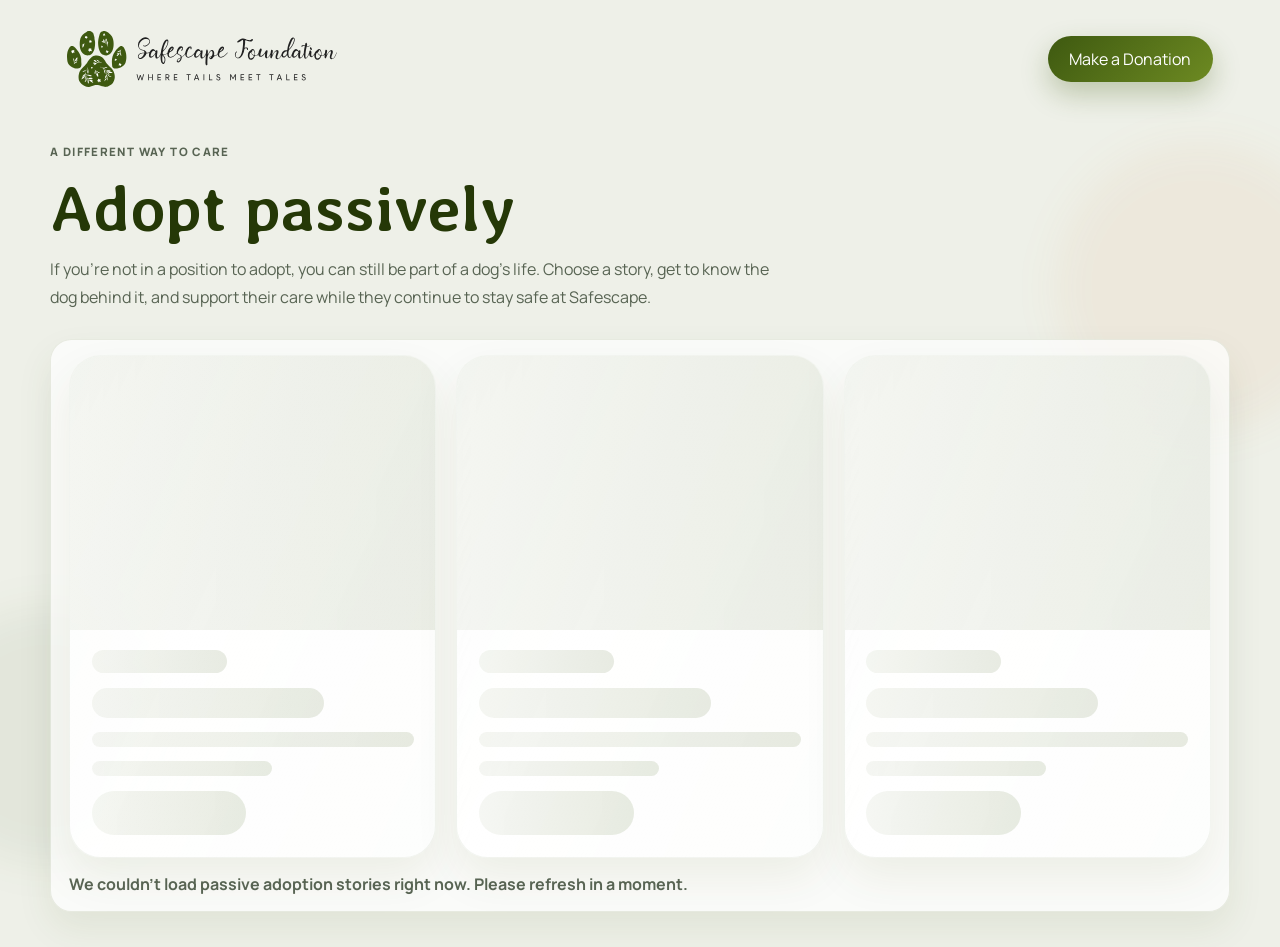
==== commit ad54f1ec: "update passive adoption sharing and cleanup" ====
--- a/adopt-passively.html
+++ b/adopt-passively.html
@@ -4,22 +4,37 @@
     <meta charset="UTF-8" />
     <meta name="viewport" content="width=device-width, initial-scale=1.0" />
     <link rel="icon" type="image/svg+xml" href="assets/cursor.svg" sizes="any" />
-    <title>Passive Adoption | Safescape Foundation</title>
+    <title>Adopt Passively | Safescape Foundation</title>
     <meta
       name="description"
-      content="Tell Safescape about the kind of companion and home you're open to offer."
+      content="Read Safescape's passive adoption stories and choose the dog you feel drawn to support."
     />
+    <meta property="og:title" content="Adopt Passively | Safescape Foundation" />
+    <meta
+      property="og:description"
+      content="Choose a story, get to know the dog behind it, and support their care while they stay safe at Safescape."
+    />
+    <meta property="og:image" content="assets/adopt-photo.jpg" />
+    <meta property="og:image:alt" content="Safescape dog story" />
+    <meta property="og:url" content="https://www.safescapefoundation.com/adopt-passively.html" />
+    <meta name="twitter:card" content="summary_large_image" />
+    <meta name="twitter:title" content="Adopt Passively | Safescape Foundation" />
+    <meta
+      name="twitter:description"
+      content="Choose a story, get to know the dog behind it, and support their care while they stay safe at Safescape."
+    />
+    <meta name="twitter:image" content="assets/adopt-photo.jpg" />
     <link rel="preconnect" href="https://fonts.googleapis.com" />
     <link rel="preconnect" href="https://fonts.gstatic.com" crossorigin />
     <link
       href="https://fonts.googleapis.com/css2?family=Averia+Libre:wght@400;700&family=Manrope:wght@400;500;600;700;800&display=swap"
       rel="stylesheet"
     />
-    <link rel="stylesheet" href="styles.css?v=20260418_47" />
+    <link rel="stylesheet" href="styles.css?v=20260420_16" />
   </head>
-  <body class="form-page-body" data-default-form="passiveAdoption">
+  <body class="passive-adoption-page" data-passive-adoption-list-page="true">
     <div class="page-shell">
-      <header class="site-header form-page-header">
+      <header class="site-header">
         <a class="brand" href="index.html#top" aria-label="Safescape Foundation home">
           <img class="brand-logo" src="assets/vector-logo.svg" alt="Safescape Foundation" />
         </a>
@@ -31,705 +46,95 @@
         </div>
       </header>
 
-      <main class="form-page-layout form-page-main">
-        <section class="form-page-panel form-page-panel-bare section">
-          <div class="form-panel form-panel-bare">
-            <div class="form-panel-header">
-              <h1 class="form-page-title">Passive Adoption</h1>
-              <p class="form-page-subtitle">
-                Tell us what kind of companion you’re open to, and we’ll help guide the right match with care.
-              </p>
+      <main>
+        <section class="passive-adoption-hero">
+          <p class="eyebrow">A different way to care</p>
+          <h1>Adopt passively</h1>
+          <p>
+            If you’re not in a position to adopt, you can still be part of a dog’s life.
+            Choose a story, get to know the dog behind it, and support their care while they continue to stay safe at Safescape.
+          </p>
+        </section>
+
+        <div class="passive-adoption-loading" data-passive-adoption-loading>
+          <div class="passive-adoption-skeleton-grid" aria-hidden="true">
+            <article class="passive-adoption-skeleton-card">
+              <div class="passive-adoption-skeleton-media"></div>
+              <div class="passive-adoption-skeleton-body">
+                <div class="passive-adoption-skeleton-line is-chip"></div>
+                <div class="passive-adoption-skeleton-line is-title"></div>
+                <div class="passive-adoption-skeleton-line"></div>
+                <div class="passive-adoption-skeleton-line is-short"></div>
+                <div class="passive-adoption-skeleton-line is-button"></div>
+              </div>
+            </article>
+            <article class="passive-adoption-skeleton-card">
+              <div class="passive-adoption-skeleton-media"></div>
+              <div class="passive-adoption-skeleton-body">
+                <div class="passive-adoption-skeleton-line is-chip"></div>
+                <div class="passive-adoption-skeleton-line is-title"></div>
+                <div class="passive-adoption-skeleton-line"></div>
+                <div class="passive-adoption-skeleton-line is-short"></div>
+                <div class="passive-adoption-skeleton-line is-button"></div>
+              </div>
+            </article>
+            <article class="passive-adoption-skeleton-card">
+              <div class="passive-adoption-skeleton-media"></div>
+              <div class="passive-adoption-skeleton-body">
+                <div class="passive-adoption-skeleton-line is-chip"></div>
+                <div class="passive-adoption-skeleton-line is-title"></div>
+                <div class="passive-adoption-skeleton-line"></div>
+                <div class="passive-adoption-skeleton-line is-short"></div>
+                <div class="passive-adoption-skeleton-line is-button"></div>
+              </div>
+            </article>
+          </div>
+          <p data-passive-adoption-loader-copy>We’re loading passive adoption stories from the sheet…</p>
+        </div>
+
+        <section class="passive-adoption-grid" id="stories" data-passive-adoption-stories aria-label="Passive adoption stories" hidden></section>
+
+        <nav class="passive-story-breadcrumbs" aria-label="Breadcrumb" data-passive-story-breadcrumbs hidden>
+          <a href="index.html#top">Home</a>
+          <span aria-hidden="true">/</span>
+          <a href="adopt-passively.html">Adopt passively</a>
+          <span aria-hidden="true">/</span>
+          <span aria-current="page"></span>
+        </nav>
+
+        <div class="passive-story-loading" data-passive-story-loading hidden>
+          <span class="passive-story-loading-dot" aria-hidden="true"></span>
+          <p data-passive-story-loader-copy>We’re loading this dog’s story from the sheet…</p>
+        </div>
+
+        <section class="passive-story-shell" data-passive-story-shell hidden>
+          <div class="passive-story-copy">
+            <p class="eyebrow">Passive adoption story</p>
+            <h1 data-passive-story-name></h1>
+            <div class="passive-story-body" data-passive-story-body></div>
+            <div class="passive-story-actions">
+              <a class="button button-primary" href="passive-adoption-form.html" data-passive-adopt-cta>Passively adopt</a>
+              <a class="button button-secondary" href="https://pages.razorpay.com/Safescape_Donation" target="_blank" rel="noreferrer" data-passive-donate-cta>Make a general donation</a>
             </div>
-
-            <form
-              class="sheet-form"
-              id="adoption-sheet-form"
-              data-sheet-form="passiveAdoption"
-              data-sheet-name="Passive Adoption"
-              novalidate
+          </div>
+          <figure class="passive-story-figure" aria-hidden="true">
+            <img src="assets/adopt-photo.jpg" alt="" loading="lazy" data-passive-story-image />
+            <button
+              type="button"
+              class="passive-story-share"
+              data-passive-story-share
+              aria-label="Share this dog's story"
+              title="Share"
             >
-              <div class="form-section">
-                <h2>Passive Adoption</h2>
-                <div class="form-fields">
-                  <div class="form-field">
-                    <label for="pet_applying_name">
-                      Tell us what kind of dog or companion you are open to. ( Leave blank if you are flexible )
-                    </label>
-                    <input
-                      id="pet_applying_name"
-                      name="pet_applying_name"
-                      type="text"
-                      data-q="Tell us what kind of dog or companion you are open to. ( Leave blank if you are flexible )"
-                      autocomplete="off"
-                    />
-                  </div>
-
-                  <div class="form-field">
-                    <label for="pet_applying_breed">
-                      Any breed, size, or temperament preferences? ( Leave blank if you are flexible )
-                    </label>
-                    <input
-                      id="pet_applying_breed"
-                      name="pet_applying_breed"
-                      type="text"
-                      data-q="Any breed, size, or temperament preferences? ( Leave blank if you are flexible )"
-                      autocomplete="off"
-                    />
-                  </div>
-                </div>
-              </div>
-
-              <div class="form-section">
-                <h2>Personal Information</h2>
-                <p class="section-note">This helps us understand your home and the kind of match you're looking for.</p>
-                <div class="form-fields">
-                  <div class="form-field">
-                    <label for="your_name">Your Name <span aria-hidden="true">*</span></label>
-                    <input
-                      id="your_name"
-                      name="your_name"
-                      type="text"
-                      required
-                      data-q="Your Name"
-                      autocomplete="name"
-                    />
-                  </div>
-
-                  <div class="form-field">
-                    <label for="age">Age <span aria-hidden="true">*</span></label>
-                    <input id="age" name="age" type="number" inputmode="numeric" min="0" required data-q="Age" />
-                  </div>
-
-                  <div class="form-field is-full">
-                    <label for="address">Address <span aria-hidden="true">*</span></label>
-                    <textarea
-                      id="address"
-                      name="address"
-                      required
-                      data-q="Address"
-                      rows="3"
-                      autocomplete="street-address"
-                    ></textarea>
-                  </div>
-
-                  <div class="form-field">
-                    <label for="phone_number">Phone number <span aria-hidden="true">*</span></label>
-                    <input
-                      id="phone_number"
-                      name="phone_number"
-                      type="tel"
-                      inputmode="tel"
-                      required
-                      data-q="Phone number"
-                      autocomplete="tel"
-                    />
-                  </div>
-
-                  <div class="form-field">
-                    <label for="email">Email <span aria-hidden="true">*</span></label>
-                    <input id="email" name="email" type="email" required data-q="Email" autocomplete="email" />
-                  </div>
-
-                  <div class="form-field">
-                    <label for="co_applicant_name">Co-Applicant's name ( Could be your spouse )</label>
-                    <input
-                      id="co_applicant_name"
-                      name="co_applicant_name"
-                      type="text"
-                      data-q="Co-Applicant's name ( Could be your spouse )"
-                      autocomplete="off"
-                    />
-                  </div>
-
-                  <div class="form-field">
-                    <label for="co_applicant_phone">Co-Applicant's phone number</label>
-                    <input
-                      id="co_applicant_phone"
-                      name="co_applicant_phone"
-                      type="tel"
-                      inputmode="tel"
-                      data-q="Co-Applicant's phone number"
-                      autocomplete="off"
-                    />
-                  </div>
-
-                  <div class="form-field">
-                    <label for="co_applicant_email">Co-Applicant's email</label>
-                    <input
-                      id="co_applicant_email"
-                      name="co_applicant_email"
-                      type="email"
-                      data-q="Co-Applicant's email"
-                      autocomplete="off"
-                    />
-                  </div>
-                </div>
-              </div>
-
-              <div class="form-section">
-                <h2>Understanding your household</h2>
-                <p class="section-note">Every house is different. We are trying to look for the best fit for your household.</p>
-
-                <div class="form-fields">
-	                  <fieldset class="form-field is-full">
-	                    <legend class="sr-only">What type of home do you live in?</legend>
-	                    <p class="question-title">What type of home do you live in? <span aria-hidden="true">*</span></p>
-	                    <div class="choice-grid" data-q="What type of home do you live in?" data-required="true">
-	                      <label class="choice"><input type="radio" name="home_type" value="Independant House" required /> Independant House</label>
-	                      <label class="choice"><input type="radio" name="home_type" value="Flat / Apartment" required /> Flat / Apartment</label>
-	                      <label class="choice"><input type="radio" name="home_type" value="Farm / Farmhouse" required /> Farm / Farmhouse</label>
-	                      <label class="choice"><input type="radio" name="home_type" value="PG ( Shared living space )" required /> PG ( Shared living space )</label>
-	                    </div>
-	                  </fieldset>
-
-	                  <fieldset class="form-field is-full">
-	                    <legend class="sr-only">What is the type of your residence?</legend>
-	                    <p class="question-title">What is the type of your residence? <span aria-hidden="true">*</span></p>
-	                    <div class="choice-grid" data-q="What is the type of your residence?" data-required="true">
-	                      <label class="choice"><input type="radio" name="residence_type" value="Owned Property" required /> Owned Property</label>
-	                      <label class="choice"><input type="radio" name="residence_type" value="Rented Property" required /> Rented Property</label>
-	                      <label class="choice"><input type="radio" name="residence_type" value="Living with Family / Parents" required /> Living with Family / Parents</label>
-	                    </div>
-	                  </fieldset>
-
-	                  <fieldset class="form-field is-full">
-	                    <legend class="sr-only">Do you have roommates ? ( if applicable )</legend>
-	                    <p class="question-title">Do you have roommates ? ( if applicable )</p>
-	                    <div class="choice-grid" data-q="Do you have roommates ? ( if applicable )">
-	                      <label class="choice"><input type="radio" name="roommates" value="Yes" /> Yes</label>
-	                      <label class="choice"><input type="radio" name="roommates" value="No" /> No</label>
-	                    </div>
-	                  </fieldset>
-
-                  <div class="form-field">
-                    <label for="current_address_duration">How long have you lived at your current address? <span aria-hidden="true">*</span></label>
-                    <input
-                      id="current_address_duration"
-                      name="current_address_duration"
-                      type="text"
-                      required
-                      data-q="How long have you lived at your current address?"
-                      autocomplete="off"
-                    />
-                  </div>
-
-                  <div class="form-field">
-                    <label for="moves_past_5_years">How many times have you moved in past 5 years? <span aria-hidden="true">*</span></label>
-                    <input
-                      id="moves_past_5_years"
-                      name="moves_past_5_years"
-                      type="number"
-                      inputmode="numeric"
-                      min="0"
-                      required
-                      data-q="How many times have you moved in past 5 years?"
-                    />
-                  </div>
-
-                  <div class="form-field is-full">
-                    <label for="future_move_pet">If you were to move in the future, what would happen to your pet? <span aria-hidden="true">*</span></label>
-                    <textarea
-                      id="future_move_pet"
-                      name="future_move_pet"
-                      required
-                      data-q="If you were to move in the future, what would happen to your pet?"
-                      rows="3"
-                    ></textarea>
-                  </div>
-
-                  <div class="form-field is-full">
-                    <label for="landlord_contact">
-                      Please provide contact information of your landlord if you live on rent. ( optional )
-                    </label>
-                    <textarea
-                      id="landlord_contact"
-                      name="landlord_contact"
-                      data-q="Please provide contact information of your landlord if you live on rent. ( optional )"
-                      rows="3"
-                    ></textarea>
-                  </div>
-
-                  <div class="form-field is-full">
-                    <label for="children_count_age">How many children live in your house? and how old are they?</label>
-                    <textarea
-                      id="children_count_age"
-                      name="children_count_age"
-                      data-q="How many children live in your house? and how old are they?"
-                      rows="3"
-                    ></textarea>
-                  </div>
-
-	                  <fieldset class="form-field is-full">
-	                    <legend class="sr-only">How would you describe your household?</legend>
-	                    <p class="question-title">How would you describe your household? <span aria-hidden="true">*</span></p>
-	                    <div class="choice-grid" data-q="How would you describe your household?" data-required="true">
-	                      <label class="choice"><input type="radio" name="household_desc" value="Loud" required /> Loud</label>
-	                      <label class="choice"><input type="radio" name="household_desc" value="Calm" required /> Calm</label>
-	                      <label class="choice"><input type="radio" name="household_desc" value="Busy" required /> Busy</label>
-	                      <label class="choice"><input type="radio" name="household_desc" value="Quiet" required /> Quiet</label>
-	                    </div>
-	                  </fieldset>
-
-	                  <fieldset class="form-field is-full">
-	                    <legend class="sr-only">
-	                      Does anyone in your home suffer from pet allergies? (If planning to have a family, consider the
-	                      possibility of allergies developing in your newborn BEFORE adopting a pet)
-	                    </legend>
-	                    <p class="question-title">
-	                      Does anyone in your home suffer from pet allergies? (If planning to have a family, consider the
-	                      possibility of allergies developing in your newborn BEFORE adopting a pet)
-	                      <span aria-hidden="true">*</span>
-	                    </p>
-	                    <div class="choice-grid" data-q="Does anyone in your home suffer from pet allergies? (If planning to have a family, consider the possibility of allergies developing in your newborn BEFORE adopting a pet)" data-required="true">
-	                      <label class="choice"><input type="radio" name="pet_allergies" value="Yes" required /> Yes</label>
-	                      <label class="choice"><input type="radio" name="pet_allergies" value="No" required /> No</label>
-	                    </div>
-	                  </fieldset>
-
-                  <div class="form-field is-full">
-                    <label for="relationship_changes_pet">
-                      If your current relationship changes, with whom will your pet remain? <span aria-hidden="true">*</span>
-                    </label>
-                    <textarea
-                      id="relationship_changes_pet"
-                      name="relationship_changes_pet"
-                      required
-                      data-q="If your current relationship changes, with whom will your pet remain?"
-                      rows="3"
-                    ></textarea>
-                  </div>
-
-	                  <fieldset class="form-field is-full">
-	                    <legend class="sr-only">Do you have someone who can look after your pet in the event of serious illness/death?</legend>
-	                    <p class="question-title">
-	                      Do you have someone who can look after your pet in the event of serious illness/death?
-	                      <span aria-hidden="true">*</span>
-	                    </p>
-	                    <div class="choice-grid" data-q="Do you have someone who can look after your pet in the event of serious illness/death?" data-required="true">
-	                      <label class="choice"><input type="radio" name="backup_caregiver" value="Yes" required /> Yes</label>
-	                      <label class="choice"><input type="radio" name="backup_caregiver" value="No" required /> No</label>
-	                      <label class="choice"><input type="radio" name="backup_caregiver" value="Maybe" required /> Maybe</label>
-	                    </div>
-	                  </fieldset>
-
-	                  <fieldset class="form-field is-full">
-	                    <legend class="sr-only">When outside, your pet will be ?</legend>
-	                    <p class="question-title">When outside, your pet will be ? <span aria-hidden="true">*</span></p>
-	                    <div class="choice-grid" data-q="When outside, your pet will be ?" data-required="true">
-	                      <label class="choice"><input type="radio" name="outside_pet" value="Tied" required /> Tied</label>
-	                      <label class="choice"><input type="radio" name="outside_pet" value="Loose" required /> Loose</label>
-	                    </div>
-	                  </fieldset>
-
-                  <div class="form-field is-full">
-                    <label for="responsible_person">
-                      Who in your household will be responsible for caring for this pet? <span aria-hidden="true">*</span>
-                    </label>
-                    <textarea
-                      id="responsible_person"
-                      name="responsible_person"
-                      required
-                      data-q="Who in your household will be responsible for caring for this pet?"
-                      rows="3"
-                    ></textarea>
-                  </div>
-
-                  <div class="form-field is-full">
-                    <label for="travel_arrangements">
-                      When travelling/away from home, what arrangements will you make for the care of your pet?
-                      <span aria-hidden="true">*</span>
-                    </label>
-                    <textarea
-                      id="travel_arrangements"
-                      name="travel_arrangements"
-                      required
-                      data-q="When travelling/away from home, what arrangements will you make for the care of your pet?"
-                      rows="3"
-                    ></textarea>
-                  </div>
-
-	                  <fieldset class="form-field is-full">
-	                    <legend class="sr-only">How much time do plan on spending each day exercising your pet?</legend>
-	                    <p class="question-title">
-	                      How much time do plan on spending each day exercising your pet?
-	                      <span aria-hidden="true">*</span>
-	                    </p>
-	                    <div class="choice-grid" data-q="How much time do plan on spending each day exercising your pet?" data-required="true">
-	                      <label class="choice"><input type="radio" name="exercise_time" value="0 - 30 mins" required /> 0 - 30 mins</label>
-	                      <label class="choice"><input type="radio" name="exercise_time" value="30 mins - 1 hour" required /> 30 mins - 1 hour</label>
-	                      <label class="choice"><input type="radio" name="exercise_time" value="1 - 2 hours" required /> 1 - 2 hours</label>
-	                      <label class="choice"><input type="radio" name="exercise_time" value="2+ Hours" required /> 2+ Hours</label>
-	                    </div>
-	                  </fieldset>
-
-	                  <fieldset class="form-field is-full">
-	                    <legend class="sr-only">How do you plan to exercise your pet ?</legend>
-	                    <p class="question-title">How do you plan to exercise your pet ? <span aria-hidden="true">*</span></p>
-	                    <div class="choice-grid" data-q="How do you plan to exercise your pet ?" data-type="checkbox" data-required="true">
-	                      <label class="choice"><input type="checkbox" name="exercise_plan" value="Leash Walks" /> Leash Walks</label>
-	                      <label class="choice"><input type="checkbox" name="exercise_plan" value="Backyard" /> Backyard</label>
-	                      <label class="choice"><input type="checkbox" name="exercise_plan" value="Pet Park" /> Pet Park</label>
-	                      <label class="choice"><input type="checkbox" name="exercise_plan" value="Other" data-other="exercise_plan_other" /> Other</label>
-                      <div class="choice-other">
-                        <label for="exercise_plan_other">Other:</label>
-                        <input id="exercise_plan_other" name="exercise_plan_other" type="text" autocomplete="off" />
-                      </div>
-                    </div>
-                  </fieldset>
-
-                  <div class="form-field is-full">
-                    <label for="hours_left_alone">
-                      On an average how many hours per day will the pet be left home alone? <span aria-hidden="true">*</span>
-                    </label>
-                    <input
-                      id="hours_left_alone"
-                      name="hours_left_alone"
-                      type="text"
-                      required
-                      data-q="On an average how many hours per day will the pet be left home alone?"
-                      autocomplete="off"
-                    />
-                  </div>
-
-	                  <fieldset class="form-field is-full">
-	                    <legend class="sr-only">Where will the pet be kept when left alone?</legend>
-	                    <p class="question-title">Where will the pet be kept when left alone? <span aria-hidden="true">*</span></p>
-	                    <div class="choice-grid" data-q="Where will the pet be kept when left alone?" data-required="true">
-	                      <label class="choice"><input type="radio" name="kept_when_alone" value="Loose Indoors" required /> Loose Indoors</label>
-	                      <label class="choice"><input type="radio" name="kept_when_alone" value="Outside in shed" required /> Outside in shed</label>
-	                      <label class="choice"><input type="radio" name="kept_when_alone" value="Garage" required /> Garage</label>
-	                      <label class="choice"><input type="radio" name="kept_when_alone" value="Other" required data-other="kept_when_alone_other" /> Other</label>
-                      <div class="choice-other">
-                        <label for="kept_when_alone_other">Other:</label>
-                        <input id="kept_when_alone_other" name="kept_when_alone_other" type="text" autocomplete="off" />
-                      </div>
-                    </div>
-                  </fieldset>
-                </div>
-              </div>
-
-              <div class="form-section">
-                <h2>Medical Care</h2>
-                <p class="section-note">
-                  Pets can require medical help anytime. We want to ensure you're prepared enough for this responsibility
-                </p>
-                <div class="form-fields">
-                  <div class="form-field is-full">
-                    <label for="vet_budget">
-                      How much will you budget for basic veterinary care per year? (please consider annual checkups, vaccines and preventative/emergency care)
-                      <span aria-hidden="true">*</span>
-                    </label>
-                    <input
-                      id="vet_budget"
-                      name="vet_budget"
-                      type="text"
-                      required
-                      data-q="How much will you budget for basic veterinary care per year? (please consider annual checkups, vaccines and preventative/emergency care)"
-                      autocomplete="off"
-                    />
-                  </div>
-
-	                  <fieldset class="form-field is-full">
-	                    <legend class="sr-only">
-	                      Are you comfortable administering medication to your pet should it become ill? (ie, pills, eye medication, injections)
-	                    </legend>
-	                    <p class="question-title">
-	                      Are you comfortable administering medication to your pet should it become ill? (ie, pills, eye medication, injections)
-	                      <span aria-hidden="true">*</span>
-	                    </p>
-	                    <div class="choice-grid" data-q="Are you comfortable administering medication to your pet should it become ill? (ie, pills, eye medication, injections)" data-required="true">
-	                      <label class="choice"><input type="radio" name="med_admin" value="Yes" required /> Yes</label>
-	                      <label class="choice"><input type="radio" name="med_admin" value="No" required /> No</label>
-	                      <label class="choice"><input type="radio" name="med_admin" value="Maybe" required /> Maybe</label>
-	                    </div>
-	                  </fieldset>
-
-	                  <fieldset class="form-field is-full">
-	                    <legend class="sr-only">Do you believe in spaying/neutering</legend>
-	                    <p class="question-title">Do you believe in spaying/neutering <span aria-hidden="true">*</span></p>
-	                    <div class="choice-grid" data-q="Do you believe in spaying/neutering" data-required="true">
-	                      <label class="choice"><input type="radio" name="spay_neuter" value="Yes" required /> Yes</label>
-	                      <label class="choice"><input type="radio" name="spay_neuter" value="No" required /> No</label>
-	                      <label class="choice"><input type="radio" name="spay_neuter" value="Might need advise" required /> Might need advise</label>
-	                    </div>
-	                  </fieldset>
-                </div>
-              </div>
-
-              <div class="form-section">
-                <h2>References</h2>
-                <p class="section-note">
-                  It would be great if we can connect with your close people. That would help us know you better.
-                </p>
-                <div class="form-fields">
-                  <div class="form-field is-full">
-                    <label for="references">
-                      Please provie atleast 2 references. Extra cookies for veterinary references!
-                      <span aria-hidden="true">*</span>
-                    </label>
-                    <textarea
-                      id="references"
-                      name="references"
-                      required
-                      data-q="Please provie atleast 2 references. Extra cookies for veterinary references!"
-                      rows="6"
-                    ></textarea>
-                  </div>
-                </div>
-              </div>
-
-              <div class="form-section">
-                <h2>Pet care experience</h2>
-                <div class="form-fields">
-                  <div class="form-field is-full">
-                    <label for="pet_care_experience">Do you have any pet care experience?</label>
-                    <textarea
-                      id="pet_care_experience"
-                      name="pet_care_experience"
-                      data-q="Do you have any pet care experience?"
-                      rows="4"
-                    ></textarea>
-                  </div>
-
-                  <div class="form-field is-full">
-                    <label for="current_pets">
-                      Tell us about your current pets: ( Species , Name, Sex, Vaccinated or not , & Age )
-                    </label>
-                    <textarea
-                      id="current_pets"
-                      name="current_pets"
-                      data-q="Tell us about your current pets: ( Species , Name, Sex, Vaccinated or not , & Age )"
-                      rows="5"
-                    ></textarea>
-                  </div>
-
-                  <div class="form-field is-full">
-                    <label for="previous_pets">
-                      Tell us about your previous pets: ( Species , Name, Sex, Vaccinated or not , & Age )
-                    </label>
-                    <textarea
-                      id="previous_pets"
-                      name="previous_pets"
-                      data-q="Tell us about your previous pets: ( Species , Name, Sex, Vaccinated or not , & Age )"
-                      rows="5"
-                    ></textarea>
-                  </div>
-                </div>
-              </div>
-
-              <div class="form-section">
-                <h2>General Information</h2>
-                <p class="section-note">We’d love to understand the kind of home and companion you’re open to.</p>
-                <div class="form-fields">
-	                  <fieldset class="form-field is-full">
-	                    <legend class="sr-only">Are you adopting this pet for yourself or someone else?</legend>
-	                    <p class="question-title">Are you adopting this pet for yourself or someone else? <span aria-hidden="true">*</span></p>
-	                    <div class="choice-grid" data-q="Are you adopting this pet for yourself or someone else?" data-required="true">
-	                      <label class="choice"><input type="radio" name="adopting_for" value="I am adopting for myself" required /> I am adopting for myself</label>
-	                      <label class="choice"><input type="radio" name="adopting_for" value="Other" required data-other="adopting_for_other" /> Other</label>
-                      <div class="choice-other">
-                        <label for="adopting_for_other">Other:</label>
-                        <input id="adopting_for_other" name="adopting_for_other" type="text" autocomplete="off" />
-                      </div>
-                    </div>
-                  </fieldset>
-
-	                  <fieldset class="form-field is-full">
-	                    <legend class="sr-only">Why are you adopting a pet? (Check all that apply)</legend>
-	                    <p class="question-title">Why are you adopting a pet? (Check all that apply) <span aria-hidden="true">*</span></p>
-	                    <div class="choice-grid" data-q="Why are you adopting a pet? (Check all that apply)" data-type="checkbox" data-required="true">
-                      <label class="choice"><input type="checkbox" name="why_adopt" value="Companion" /> Companion</label>
-                      <label class="choice"><input type="checkbox" name="why_adopt" value="Teach child responsibility" /> Teach child responsibility</label>
-                      <label class="choice"><input type="checkbox" name="why_adopt" value="Protection" /> Protection</label>
-                      <label class="choice"><input type="checkbox" name="why_adopt" value="Companion for existing pet(s)" /> Companion for existing pet(s)</label>
-                      <label class="choice"><input type="checkbox" name="why_adopt" value="Hunting" /> Hunting</label>
-                      <label class="choice"><input type="checkbox" name="why_adopt" value="Working Dog" /> Working Dog</label>
-                      <label class="choice"><input type="checkbox" name="why_adopt" value="Other" data-other="why_adopt_other" /> Other</label>
-                      <div class="choice-other">
-                        <label for="why_adopt_other">Other:</label>
-                        <input id="why_adopt_other" name="why_adopt_other" type="text" autocomplete="off" />
-                      </div>
-                    </div>
-                  </fieldset>
-
-	                  <fieldset class="form-field is-full">
-	                    <legend class="sr-only">For what reason would you return/re-home your pet? (Check all that apply)</legend>
-	                    <p class="question-title">For what reason would you return/re-home your pet? (Check all that apply) <span aria-hidden="true">*</span></p>
-	                    <div class="choice-grid" data-q="For what reason would you return/re-home your pet? (Check all that apply)" data-type="checkbox" data-required="true">
-                      <label class="choice"><input type="checkbox" name="why_return" value="Allergies" /> Allergies</label>
-                      <label class="choice"><input type="checkbox" name="why_return" value="Moving" /> Moving</label>
-                      <label class="choice"><input type="checkbox" name="why_return" value="Seperation / Divorce" /> Seperation / Divorce</label>
-                      <label class="choice"><input type="checkbox" name="why_return" value="New Baby" /> New Baby</label>
-                      <label class="choice"><input type="checkbox" name="why_return" value="Behavioural issues" /> Behavioural issues</label>
-                      <label class="choice"><input type="checkbox" name="why_return" value="Large veterinary bill" /> Large veterinary bill</label>
-                      <label class="choice"><input type="checkbox" name="why_return" value="Not getting along with other pets" /> Not getting along with other pets</label>
-                      <label class="choice"><input type="checkbox" name="why_return" value="Chronic medical illness" /> Chronic medical illness</label>
-                      <label class="choice"><input type="checkbox" name="why_return" value="Barking / training issues" /> Barking / training issues</label>
-                      <label class="choice"><input type="checkbox" name="why_return" value="Agression issues" /> Agression issues</label>
-                      <label class="choice"><input type="checkbox" name="why_return" value="Death in the family" /> Death in the family</label>
-                      <label class="choice"><input type="checkbox" name="why_return" value="Other" data-other="why_return_other" /> Other</label>
-                      <div class="choice-other">
-                        <label for="why_return_other">Other:</label>
-                        <input id="why_return_other" name="why_return_other" type="text" autocomplete="off" />
-                      </div>
-                    </div>
-                  </fieldset>
-
-                  <div class="form-field is-full">
-                    <label for="monthly_feed_cost">
-                      How much do you think it costs to feed one pet for one month? (Keep in mind! Some pet may require a specialised diet)
-                      <span aria-hidden="true">*</span>
-                    </label>
-                    <input
-                      id="monthly_feed_cost"
-                      name="monthly_feed_cost"
-                      type="text"
-                      required
-                      data-q="How much do you think it costs to feed one pet for one month? (Keep in mind! Some pet may require a specialised diet)"
-                      autocomplete="off"
-                    />
-                  </div>
-
-                  <div class="form-field is-full">
-                    <label for="not_tolerate_behaviours">
-                      What kind of behaviours would you NOT tolerate from you new pet? (ie: digging/chewing/not house trained)
-                      <span aria-hidden="true">*</span>
-                    </label>
-                    <textarea
-                      id="not_tolerate_behaviours"
-                      name="not_tolerate_behaviours"
-                      required
-                      data-q="What kind of behaviours would you NOT tolerate from you new pet? (ie: digging/chewing/not house trained)"
-                      rows="4"
-                    ></textarea>
-                  </div>
-
-	                  <fieldset class="form-field is-full">
-	                    <legend class="sr-only">What are your plans for training this pet? (check all that apply)</legend>
-	                    <p class="question-title">What are your plans for training this pet? (check all that apply) <span aria-hidden="true">*</span></p>
-	                    <div class="choice-grid" data-q="What are your plans for training this pet? (check all that apply)" data-type="checkbox" data-required="true">
-                      <label class="choice"><input type="checkbox" name="training_plans" value="I am experienced and don't need help" /> I am experienced and don't need help</label>
-                      <label class="choice"><input type="checkbox" name="training_plans" value="Basic obedience classes" /> Basic obedience classes</label>
-                      <label class="choice"><input type="checkbox" name="training_plans" value="Private consultations with a trainer" /> Private consultations with a trainer</label>
-                      <label class="choice"><input type="checkbox" name="training_plans" value="Watching popular TV show trainers" /> Watching popular TV show trainers</label>
-                    </div>
-                  </fieldset>
-
-                  <div class="form-field is-full">
-                    <label for="applied_before">
-                      Have you ever applied for a pet before from a shelter? If so, which pet and from which shelter?
-                      <span aria-hidden="true">*</span>
-                    </label>
-                    <textarea
-                      id="applied_before"
-                      name="applied_before"
-                      required
-                      data-q="Have you ever applied for a pet before from a shelter? If so, which pet and from which shelter?"
-                      rows="4"
-                    ></textarea>
-                  </div>
-
-                  <div class="form-field is-full">
-                    <label for="important_responsibilities">
-                      What do you believe are the most important responsibilities when caring for a pet?
-                      <span aria-hidden="true">*</span>
-                    </label>
-                    <textarea
-                      id="important_responsibilities"
-                      name="important_responsibilities"
-                      required
-                      data-q="What do you believe are the most important responsibilities when caring for a pet?"
-                      rows="4"
-                    ></textarea>
-                  </div>
-                </div>
-              </div>
-
-              <div class="form-actions-row form-actions-row-stacked">
-                <button class="button button-primary" type="button" id="confirm-button">Confirm</button>
-                <p class="form-status" role="status" aria-live="polite" data-form-status></p>
-              </div>
-            </form>
-          </div>
+              <img src="assets/arrow-up-from-bracket.svg" alt="" aria-hidden="true" />
+            </button>
+          </figure>
         </section>
       </main>
     </div>
 
-    <dialog class="terms-dialog" id="terms-dialog" aria-labelledby="terms-title">
-      <div class="terms-dialog-card">
-        <div class="terms-dialog-head">
-          <p class="terms-kicker">Safescape Foundation</p>
-          <h2 class="terms-title" id="terms-title">Terms &amp; Conditions</h2>
-        </div>
-        <div class="terms-scroll" id="terms-scroll" role="document" aria-label="Terms and Conditions">
-          <div class="terms-content">
-            <p>
-              Dear Adopter, Thank you for choosing to embark on the journey of pet adoption with Safescape Foundation.
-              We appreciate your commitment to providing a loving home for a furry companion. Our goal is to
-              facilitate the perfect match between pets and adopters, taking into consideration the unique
-              characteristics of both the animal and your living situation.
-            </p>
-            <p>
-              As part of our adoption process, we utilize this application as an initial step to align your lifestyle,
-              needs, and experience with our knowledge of the animals in our care. Rest assured, we are dedicated to
-              ensuring that each animal finds a suitable and enduring home.
-            </p>
-            <p>For your awareness, kindly note the following important information:</p>
-            <ol class="terms-numbered">
-              <li>
-                <strong>Financial Responsibility:</strong> All adopters are accountable for veterinary care and
-                medical expenses incurred post-adoption.
-              </li>
-              <li>
-                <strong>Re-homing Procedures:</strong> In the event that circumstances necessitate re-homing your new
-                pet, we kindly request that you contact us first.
-              </li>
-              <li>
-                <strong>Verification of Information:</strong> We reserve the right to verify all information provided
-                on the adoption application, including veterinary references and landlord details.
-              </li>
-            </ol>
-            <p>By affixing your signature below, you acknowledge the following:</p>
-            <ul class="terms-bullets">
-              <li>
-                I certify that the information provided in this application is accurate. Any misrepresentation may
-                result in the forfeiture of the privilege to adopt a pet.
-              </li>
-              <li>
-                I understand that the adoption process is not on a first-come, first-serve basis, and Safescape
-                Foundation reserves the right to deny adoption requests.
-              </li>
-              <li>I authorize the investigation of all statements contained in this application.</li>
-            </ul>
-            <p>
-              Thank you for your prompt attention to these matters. All responses and information shared will be
-              treated with the utmost confidentiality.
-            </p>
-            <p>
-              Please be advised that due to the high volume of applications, only successful applicants will be
-              contacted within 1-3 business days.
-            </p>
-            <p class="terms-signoff">
-              Sincerely,<br />
-              Safescape Foundation
-            </p>
-          </div>
-        </div>
-        <div class="terms-state" id="terms-state">
-          <label class="terms-agree" id="terms-agree-wrap">
-            <input type="checkbox" id="terms-agree" />
-            <span>I agree with all above points</span>
-          </label>
-        </div>
-        <div class="terms-actions" id="terms-actions">
-          <button class="button button-primary" type="button" id="terms-submit">
-            <span class="terms-submit-text">Submit</span>
-          </button>
-        </div>
-      </div>
-    </dialog>
-
-    <script src="js/site-config.js?v=20260418_47"></script>
-    <script src="js/main.js?v=20260418_47"></script>
+    <script src="js/site-config.js?v=20260420_16"></script>
+    <script src="js/site-data.js?v=20260420_16"></script>
+    <script src="js/main.js?v=20260420_16"></script>
   </body>
 </html>
--- a/styles.css
+++ b/styles.css
@@ -905,45 +905,659 @@
 
 .volunteer-callout {
   margin-top: 1rem;
-  padding: 0 2.2rem;
+  padding: 0;
 }
 
 .volunteer-callout-card {
   display: flex;
   align-items: center;
   justify-content: space-between;
-  gap: 1.5rem;
+  gap: 1.25rem;
   width: 100%;
-  padding: 1.5rem 1.75rem;
-  border-radius: 1.5rem;
-  background: rgba(255, 255, 255, 0.72);
-  border: 1px solid rgba(62, 89, 16, 0.1);
-  box-shadow: 0 16px 34px rgba(62, 89, 16, 0.08);
+  margin: 0;
+  padding: 1.45rem 1.8rem;
+  border-radius: 2rem;
+  background:
+    radial-gradient(circle at top right, rgba(62, 89, 16, 0.08), transparent 34%),
+    linear-gradient(135deg, rgba(255, 255, 255, 0.92), rgba(255, 255, 255, 0.72));
+  border: 1px solid rgba(62, 89, 16, 0.08);
+  box-shadow: 0 26px 60px rgba(62, 89, 16, 0.12);
+}
+
+.passive-adoption-callout .volunteer-callout-card {
+  position: relative;
+  overflow: hidden;
+  padding: 1.45rem 1.8rem;
+  background:
+    radial-gradient(circle at 12% 18%, rgba(62, 89, 16, 0.1), transparent 26%),
+    radial-gradient(circle at 86% 22%, rgba(216, 119, 47, 0.12), transparent 24%),
+    linear-gradient(135deg, rgba(255, 255, 255, 0.96), rgba(246, 242, 232, 0.9));
+  border: 1px solid rgba(62, 89, 16, 0.12);
+  box-shadow:
+    0 22px 46px rgba(62, 89, 16, 0.1),
+    inset 0 1px 0 rgba(255, 255, 255, 0.8);
+}
+
+.passive-adoption-callout .volunteer-callout-card::before {
+  content: "";
+  position: absolute;
+  inset: auto -1rem -1.2rem auto;
+  width: 7.5rem;
+  height: 7.5rem;
+  background:
+    radial-gradient(circle at 32% 24%, rgba(62, 89, 16, 0.14) 0 10%, transparent 11%),
+    radial-gradient(circle at 56% 26%, rgba(62, 89, 16, 0.14) 0 10%, transparent 11%),
+    radial-gradient(circle at 24% 50%, rgba(62, 89, 16, 0.14) 0 10%, transparent 11%),
+    radial-gradient(circle at 48% 50%, rgba(62, 89, 16, 0.14) 0 10%, transparent 11%),
+    radial-gradient(circle at 40% 70%, rgba(62, 89, 16, 0.14) 0 12%, transparent 13%);
+  opacity: 0.55;
+  transform: rotate(-12deg);
+  pointer-events: none;
 }
 
 .volunteer-callout-copy {
   min-width: 0;
-}
-
-.volunteer-callout-copy .help-tag {
-  margin-top: 0;
+  position: relative;
+  z-index: 1;
 }
 
 .volunteer-callout-copy h3 {
-  margin: 0.45rem 0 0.7rem;
-  font-size: 1.28rem;
+  margin: 0;
+  font-family: "Averia Libre", cursive;
+  font-size: clamp(1.25rem, 1.5vw, 1.65rem);
+  line-height: 1.1;
 }
 
 .volunteer-callout-copy p:last-of-type {
-  margin: 0;
+  margin: 0.55rem 0 0;
   color: var(--muted);
-  line-height: 1.75;
+  font-size: 0.96rem;
+  line-height: 1.58;
+  max-width: 55rem;
 }
 
 .volunteer-callout-actions {
   display: flex;
   justify-content: flex-end;
   flex: 0 0 auto;
+  position: relative;
+  z-index: 1;
+}
+
+.passive-adoption-callout .volunteer-callout-actions .button {
+  min-width: 12.5rem;
+  padding-inline: 1.35rem;
+  font-size: 0.98rem;
+}
+
+.passive-adoption-page .page-shell,
+.passive-adoption-story-page .page-shell,
+.passive-adoption-form-page .page-shell {
+  width: min(calc(100% - 2rem), var(--max-width));
+  margin: 0 auto;
+  overflow: visible;
+}
+
+.passive-adoption-page .passive-adoption-hero {
+  display: grid;
+  gap: 0.85rem;
+  padding: 2.5rem 0 1.35rem;
+}
+
+.passive-adoption-page .passive-adoption-hero h1,
+.passive-story-copy h1 {
+  margin: 0;
+  font-family: "Averia Libre", cursive;
+  color: var(--brand-deep);
+  font-size: clamp(2.35rem, 5vw, 4.2rem);
+  line-height: 1.02;
+}
+
+.passive-adoption-page .passive-adoption-hero p {
+  margin: 0;
+  max-width: 45rem;
+  color: var(--muted);
+  line-height: 1.78;
+}
+
+.passive-adoption-loading {
+  display: flex;
+  flex-direction: column;
+  align-items: stretch;
+  gap: 0.95rem;
+  min-height: 3.6rem;
+  margin: 0.35rem 0 1.2rem;
+  padding: 0.95rem 1.15rem;
+  border-radius: 1.35rem;
+  border: 1px solid rgba(62, 89, 16, 0.1);
+  background: rgba(255, 255, 255, 0.72);
+  box-shadow: 0 16px 36px rgba(62, 89, 16, 0.08);
+  color: var(--muted);
+  font-weight: 700;
+  line-height: 1.4;
+}
+
+.passive-story-loading {
+  display: inline-flex;
+  align-items: center;
+  gap: 0.8rem;
+  min-height: 3.6rem;
+  margin: 0.35rem 0 1.2rem;
+  padding: 0.95rem 1.15rem;
+  border-radius: 1.35rem;
+  border: 1px solid rgba(62, 89, 16, 0.1);
+  background: rgba(255, 255, 255, 0.72);
+  box-shadow: 0 16px 36px rgba(62, 89, 16, 0.08);
+  color: var(--muted);
+  font-weight: 700;
+  line-height: 1.4;
+}
+
+.passive-adoption-loading p,
+.passive-story-loading p {
+  margin: 0;
+}
+
+.passive-story-loading-dot {
+  width: 0.95rem;
+  height: 0.95rem;
+  flex: 0 0 auto;
+  border-radius: 999px;
+  border: 2px solid rgba(62, 89, 16, 0.2);
+  border-top-color: var(--brand);
+  animation: calendarSpin 0.8s linear infinite;
+}
+
+.passive-adoption-loading[hidden],
+.passive-story-loading[hidden] {
+  display: none !important;
+}
+
+.passive-adoption-skeleton-grid {
+  display: grid;
+  grid-template-columns: repeat(3, minmax(0, 1fr));
+  gap: 1.25rem;
+}
+
+.passive-adoption-skeleton-card {
+  display: flex;
+  flex-direction: column;
+  min-height: 27rem;
+  overflow: hidden;
+  border-radius: 2rem;
+  border: 1px solid rgba(62, 89, 16, 0.06);
+  background:
+    linear-gradient(115deg, rgba(255, 255, 255, 0.55), rgba(255, 255, 255, 0.9) 42%, rgba(255, 255, 255, 0.55));
+  box-shadow: 0 20px 44px rgba(62, 89, 16, 0.08);
+}
+
+.passive-adoption-skeleton-media {
+  position: relative;
+  aspect-ratio: 4 / 3;
+  overflow: hidden;
+  background: linear-gradient(90deg, rgba(62, 89, 16, 0.05), rgba(62, 89, 16, 0.1), rgba(62, 89, 16, 0.05));
+  background-size: 200% 100%;
+  animation: passiveSkeletonShimmer 1.45s ease-in-out infinite;
+}
+
+.passive-adoption-skeleton-body {
+  display: flex;
+  flex-direction: column;
+  gap: 0.9rem;
+  padding: 1.25rem 1.35rem 1.35rem;
+  flex: 1;
+}
+
+.passive-adoption-skeleton-line {
+  height: 0.92rem;
+  border-radius: 999px;
+  background: linear-gradient(90deg, rgba(62, 89, 16, 0.05), rgba(62, 89, 16, 0.12), rgba(62, 89, 16, 0.05));
+  background-size: 200% 100%;
+  animation: passiveSkeletonShimmer 1.45s ease-in-out infinite;
+}
+
+.passive-adoption-skeleton-line.is-chip {
+  width: 42%;
+  height: 1.45rem;
+}
+
+.passive-adoption-skeleton-line.is-title {
+  width: 72%;
+  height: 1.9rem;
+}
+
+.passive-adoption-skeleton-line.is-short {
+  width: 56%;
+}
+
+.passive-adoption-skeleton-line.is-button {
+  width: 48%;
+  height: 2.8rem;
+  margin-top: auto;
+  border-radius: 999px;
+}
+
+@keyframes passiveSkeletonShimmer {
+  0% {
+    background-position: 200% 0;
+  }
+  100% {
+    background-position: -200% 0;
+  }
+}
+
+.passive-story-copy-empty {
+  gap: 1rem;
+}
+
+.passive-story-copy-empty h1 {
+  margin-top: 0.25rem;
+}
+
+@keyframes calendarSpin {
+  from {
+    transform: rotate(0deg);
+  }
+  to {
+    transform: rotate(360deg);
+  }
+}
+
+.passive-adoption-grid {
+  display: grid;
+  grid-template-columns: repeat(3, minmax(0, 1fr));
+  gap: 1.25rem;
+  padding-bottom: 1.5rem;
+}
+
+.passive-adoption-card {
+  position: relative;
+  display: flex;
+  flex-direction: column;
+  overflow: hidden;
+  min-height: 27rem;
+  border-radius: 2rem;
+  background:
+    radial-gradient(circle at top right, rgba(62, 89, 16, 0.08), transparent 34%),
+    linear-gradient(135deg, rgba(255, 255, 255, 0.95), rgba(255, 255, 255, 0.72));
+  border: 1px solid rgba(62, 89, 16, 0.08);
+  box-shadow: 0 26px 60px rgba(62, 89, 16, 0.12);
+  transition:
+    transform 0.22s ease,
+    box-shadow 0.22s ease;
+}
+
+.passive-adoption-card:hover,
+.passive-adoption-card:focus-within {
+  transform: translateY(-4px);
+  box-shadow: 0 32px 72px rgba(62, 89, 16, 0.16);
+}
+
+.passive-adoption-card-media {
+  appearance: none;
+  border: 0;
+  background: transparent;
+  padding: 0;
+  display: block;
+  position: relative;
+  aspect-ratio: 4 / 3;
+  overflow: hidden;
+  color: inherit;
+  text-decoration: none;
+  width: 100%;
+  cursor: pointer;
+}
+
+.passive-adoption-badge {
+  position: absolute;
+  top: 0.9rem;
+  right: 0.9rem;
+  z-index: 2;
+  display: inline-flex;
+  align-items: center;
+  gap: 0.35rem;
+  padding: 0.5rem 0.8rem;
+  border-radius: 999px;
+  background: rgba(123, 75, 183, 0.92);
+  color: #ffffff;
+  font-size: 0.76rem;
+  font-weight: 800;
+  letter-spacing: 0.02em;
+  box-shadow: 0 10px 24px rgba(123, 75, 183, 0.22);
+  backdrop-filter: blur(6px);
+}
+
+.passive-adoption-medical-badge {
+  position: absolute;
+  top: 0.9rem;
+  left: 0.9rem;
+  z-index: 2;
+  width: 28px;
+  height: 28px;
+  border-radius: 999px;
+  background: #f0c233;
+  display: inline-flex;
+  align-items: center;
+  justify-content: center;
+  box-shadow: 0 10px 24px rgba(145, 102, 0, 0.18);
+  backdrop-filter: blur(6px);
+}
+
+.passive-adoption-medical-badge-icon {
+  width: 20px;
+  height: 20px;
+  flex: 0 0 20px;
+  display: inline-flex;
+  align-items: center;
+  justify-content: center;
+}
+
+.passive-adoption-medical-badge-icon img {
+  width: 20px;
+  height: 20px;
+  display: block;
+  filter: brightness(0) saturate(100%) invert(16%) sepia(80%) saturate(1150%) hue-rotate(4deg) brightness(84%) contrast(100%);
+}
+
+.passive-adoption-card-media::after {
+  content: "";
+  position: absolute;
+  inset: 0;
+  background: linear-gradient(180deg, rgba(255, 255, 255, 0), rgba(255, 255, 255, 0.04));
+  pointer-events: none;
+}
+
+.passive-adoption-card-image {
+  width: 100%;
+  height: 100%;
+  display: block;
+  object-fit: cover;
+}
+
+.passive-adoption-card-body {
+  display: flex;
+  flex-direction: column;
+  gap: 0.7rem;
+  flex: 1;
+  padding: 1.25rem 1.35rem 1.35rem;
+}
+
+.passive-adoption-card-body h2 {
+  margin: 0;
+  font-family: "Averia Libre", cursive;
+  color: var(--brand-deep);
+  font-size: clamp(1.35rem, 2vw, 1.95rem);
+  line-height: 1.05;
+}
+
+.passive-adoption-card-excerpt {
+  margin: 0;
+  color: var(--muted);
+  line-height: 1.62;
+  display: -webkit-box;
+  -webkit-line-clamp: 3;
+  -webkit-box-orient: vertical;
+  overflow: hidden;
+}
+
+.passive-adoption-card-actions {
+  display: flex;
+  justify-content: stretch;
+  margin-top: auto;
+  opacity: 0;
+  transform: translateY(0.45rem);
+  transition:
+    opacity 0.18s ease,
+    transform 0.18s ease;
+}
+
+.passive-adoption-card:hover .passive-adoption-card-actions,
+.passive-adoption-card:focus-within .passive-adoption-card-actions {
+  opacity: 1;
+  transform: translateY(0);
+}
+
+.passive-adoption-card-actions .button {
+  width: 100%;
+  justify-content: center;
+  padding-inline: 1.2rem;
+}
+
+.passive-story-breadcrumbs {
+  display: flex;
+  flex-wrap: wrap;
+  align-items: center;
+  gap: 0.45rem;
+  padding: 2rem 0 1rem;
+  color: var(--muted);
+  font-size: 0.92rem;
+}
+
+.passive-story-breadcrumbs a {
+  color: var(--brand);
+  text-decoration: none;
+  font-weight: 800;
+}
+
+.passive-story-shell {
+  display: grid;
+  grid-template-columns: minmax(0, 1.05fr) minmax(0, 0.95fr);
+  grid-template-areas: "figure copy";
+  gap: 2rem;
+  align-items: start;
+  padding: 2.2rem;
+  border-radius: 2rem;
+  background:
+    radial-gradient(circle at top right, rgba(62, 89, 16, 0.08), transparent 32%),
+    linear-gradient(135deg, rgba(255, 255, 255, 0.95), rgba(247, 242, 232, 0.92));
+  border: 1px solid rgba(62, 89, 16, 0.08);
+  box-shadow: 0 26px 60px rgba(62, 89, 16, 0.12);
+}
+
+.passive-story-copy {
+  grid-area: copy;
+  display: grid;
+  gap: 0.85rem;
+}
+
+.passive-story-copy .eyebrow {
+  margin-bottom: 0.1rem;
+}
+
+.passive-story-copy p {
+  margin: 0;
+  color: var(--muted);
+  line-height: 1.75;
+}
+
+.passive-story-body {
+  display: grid;
+  gap: 0.75rem;
+  max-width: 42rem;
+}
+
+.passive-story-figure {
+  grid-area: figure;
+  margin: 0;
+  position: relative;
+  display: grid;
+  gap: 0.85rem;
+  align-self: start;
+}
+
+.passive-story-figure .passive-adoption-badge {
+  top: 1rem;
+  right: 1rem;
+}
+
+.passive-story-share {
+  position: absolute;
+  right: 1rem;
+  bottom: 1rem;
+  z-index: 3;
+  width: 2.8rem;
+  height: 2.8rem;
+  border: 0;
+  border-radius: 999px;
+  background: rgba(255, 255, 255, 0.98);
+  display: inline-flex;
+  align-items: center;
+  justify-content: center;
+  box-shadow: 0 12px 28px rgba(62, 89, 16, 0.18);
+  cursor: pointer;
+  transition:
+    transform 0.18s ease,
+    box-shadow 0.18s ease;
+}
+
+.passive-story-share:hover,
+.passive-story-share:focus-visible {
+  transform: translateY(-1px);
+  box-shadow: 0 16px 32px rgba(62, 89, 16, 0.22);
+}
+
+.passive-story-share img {
+  width: 1.1rem;
+  height: 1.1rem;
+  display: block;
+  filter: brightness(0) saturate(100%) invert(19%) sepia(29%) saturate(1384%) hue-rotate(42deg) brightness(88%) contrast(93%);
+}
+
+.passive-story-carousel {
+  position: relative;
+  display: grid;
+  gap: 0.85rem;
+  width: 100%;
+}
+
+.passive-story-carousel-stage {
+  position: relative;
+  width: 100%;
+  aspect-ratio: 1 / 1;
+  overflow: hidden;
+  border-radius: 2rem;
+  box-shadow: 0 24px 50px rgba(62, 89, 16, 0.16);
+}
+
+.passive-story-slide {
+  margin: 0;
+  width: 100%;
+  height: 100%;
+  overflow: hidden;
+  border-radius: inherit;
+}
+
+.passive-story-slide.is-active {
+  z-index: 1;
+}
+
+.passive-story-slide img {
+  width: 100%;
+  height: 100%;
+  display: block;
+  object-fit: cover;
+}
+
+.passive-story-carousel-thumbs {
+  display: flex;
+  gap: 0.65rem;
+  overflow-x: auto;
+  overflow-y: visible;
+  padding: 0.35rem 0.15rem 0.55rem;
+  scrollbar-width: thin;
+  scroll-snap-type: x proximity;
+}
+
+.passive-story-carousel-thumb {
+  appearance: none;
+  flex: 0 0 auto;
+  width: 4.8rem;
+  height: 4.8rem;
+  padding: 0;
+  border: 2px solid transparent;
+  border-radius: 1rem;
+  overflow: hidden;
+  background: rgba(255, 255, 255, 0.92);
+  box-shadow: 0 10px 22px rgba(62, 89, 16, 0.12);
+  scroll-snap-align: start;
+  box-sizing: border-box;
+}
+
+.passive-story-medical-note {
+  width: 100%;
+  padding: 0.95rem 1rem;
+  border-radius: 1.1rem;
+  background: linear-gradient(135deg, rgba(255, 224, 135, 0.96), rgba(255, 203, 71, 0.92));
+  color: #5d4300;
+  font-size: 0.98rem;
+  font-weight: 800;
+  line-height: 1.45;
+  box-shadow: 0 12px 28px rgba(145, 102, 0, 0.12);
+  border: 1px solid rgba(145, 102, 0, 0.08);
+  display: flex;
+  align-items: center;
+  gap: 0.7rem;
+}
+
+.passive-story-medical-note.is-hidden {
+  display: none;
+}
+
+.passive-story-medical-note-icon {
+  width: 28px;
+  height: 28px;
+  flex: 0 0 28px;
+  border-radius: 999px;
+  background: #f0c233;
+  display: inline-flex;
+  align-items: center;
+  justify-content: center;
+  box-shadow: inset 0 0 0 1px rgba(255, 255, 255, 0.15);
+}
+
+.passive-story-medical-note-icon img {
+  width: 20px;
+  height: 20px;
+  display: block;
+  filter: brightness(0) saturate(100%) invert(16%) sepia(80%) saturate(1150%) hue-rotate(4deg) brightness(84%) contrast(100%);
+}
+
+.passive-story-carousel-thumb.is-active {
+  border-color: var(--brand);
+  box-shadow: 0 14px 26px rgba(62, 89, 16, 0.18);
+}
+
+.passive-story-carousel-thumb img {
+  width: 100%;
+  height: 100%;
+  display: block;
+  object-fit: cover;
+}
+
+.passive-story-actions {
+  display: flex;
+  flex-wrap: wrap;
+  gap: 0.9rem;
+  margin-top: 0.35rem;
+}
+
+.passive-story-actions .button {
+  flex: 1 1 18rem;
+}
+
+.passive-story-actions .button-secondary {
+  background: rgba(255, 255, 255, 0.86);
+}
+
+.passive-story-actions .button[hidden] {
+  display: none !important;
+}
+
+@media (hover: none), (pointer: coarse) {
+  .passive-adoption-card-actions {
+    opacity: 1;
+    transform: none;
+  }
 }
 
 .monthly-donation-form {
@@ -1016,6 +1630,71 @@
   .monthly-donation-options {
     grid-template-columns: 1fr;
   }
+
+  .passive-story-carousel-stage {
+    aspect-ratio: 1 / 1;
+  }
+
+  .passive-story-carousel-thumbs {
+    gap: 0.5rem;
+  }
+
+  .passive-story-carousel-thumb {
+    width: 4.1rem;
+    height: 4.1rem;
+  }
+
+  .passive-story-shell {
+    display: flex;
+    flex-direction: column;
+    gap: 1.15rem;
+    padding: 1.15rem;
+  }
+
+  .passive-story-figure {
+    order: 1;
+    width: 100%;
+  }
+
+  .passive-story-copy {
+    order: 2;
+    gap: 0.68rem;
+    width: 100%;
+  }
+
+  .passive-story-copy .eyebrow {
+    margin-bottom: 0;
+  }
+
+  .passive-story-copy p,
+  .passive-story-body {
+    max-width: none;
+  }
+
+  .passive-story-body {
+    gap: 0.68rem;
+  }
+
+  .passive-story-actions {
+    flex-direction: column;
+    gap: 0.68rem;
+  }
+
+  .passive-story-actions .button {
+    width: 100%;
+    flex-basis: auto;
+  }
+
+  .passive-story-medical-note {
+    font-size: 0.94rem;
+    padding: 0.8rem 0.9rem;
+  }
+
+  .passive-story-medical-note-icon {
+    width: 28px;
+    height: 28px;
+    flex-basis: 28px;
+  }
 }
 
 .involved-grid {
@@ -2818,6 +3497,36 @@
     bottom: 0.9rem;
   }
 
+  .passive-adoption-grid,
+  .passive-story-shell {
+    grid-template-columns: 1fr;
+  }
+
+  .passive-adoption-skeleton-grid {
+    grid-template-columns: 1fr;
+    gap: 0.95rem;
+  }
+
+  .passive-adoption-skeleton-card {
+    min-height: 21rem;
+    border-radius: 1.6rem;
+  }
+
+  .passive-adoption-skeleton-body {
+    padding: 1rem 1rem 1.05rem;
+    gap: 0.75rem;
+  }
+
+  .passive-adoption-skeleton-line.is-title {
+    width: 66%;
+    height: 1.6rem;
+  }
+
+  .passive-adoption-skeleton-line.is-button {
+    width: 58%;
+    height: 2.35rem;
+  }
+
   .hero-section {
     padding-top: 5rem;
   }
@@ -2868,6 +3577,11 @@
 
   .section-heading-inline {
     align-items: start;
+  }
+
+  .passive-adoption-card-actions {
+    opacity: 1;
+    transform: none;
   }
 
   .terms-dialog {
@@ -3035,6 +3749,47 @@
     padding-top: 0.75rem;
   }
 
+  .passive-adoption-page .passive-adoption-hero {
+    padding-top: 1.8rem;
+  }
+
+  .passive-story-shell {
+    padding: 1.1rem;
+    gap: 1rem;
+  }
+
+  .passive-story-carousel-stage {
+    aspect-ratio: 1 / 1;
+  }
+
+  .passive-story-carousel-thumbs {
+    gap: 0.45rem;
+  }
+
+  .passive-story-carousel-thumb {
+    width: 3.75rem;
+    height: 3.75rem;
+  }
+
+  .passive-story-figure {
+    gap: 0.7rem;
+  }
+
+  .passive-story-share {
+    right: 0.85rem;
+    bottom: 0.85rem;
+    width: 2.6rem;
+    height: 2.6rem;
+  }
+
+  .passive-story-actions {
+    gap: 0.7rem;
+  }
+
+  .passive-adoption-card {
+    min-height: 0;
+  }
+
   .form-page-title {
     font-size: clamp(2rem, 7vw, 2.9rem);
   }
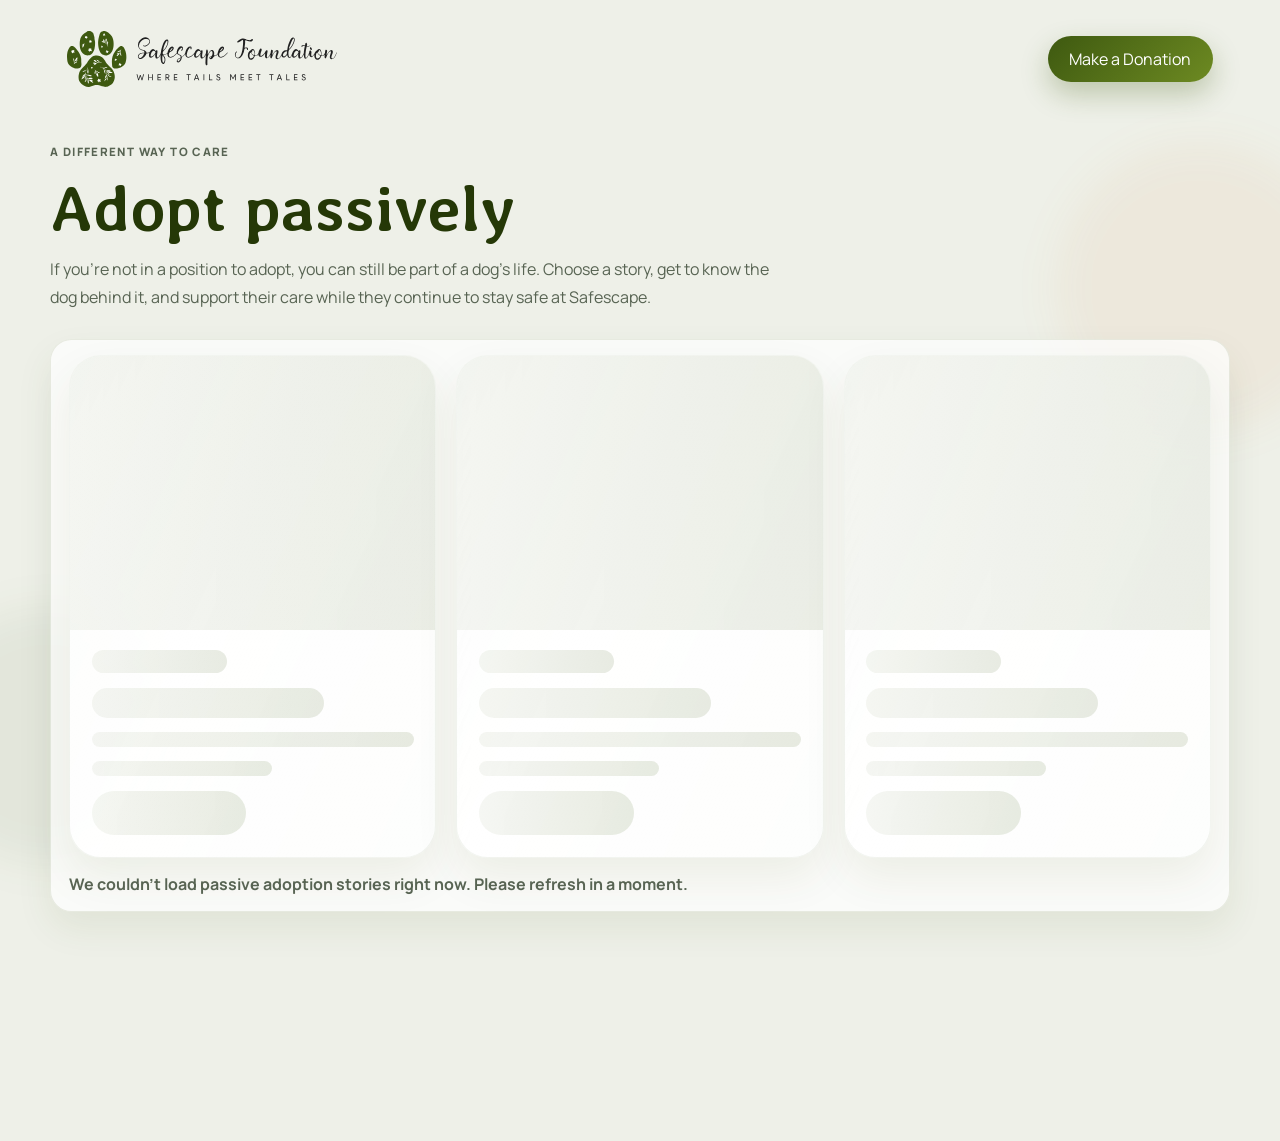
==== commit 706e7844: "shrink passive story share icon" ====
--- a/adopt-passively.html
+++ b/adopt-passively.html
@@ -30,7 +30,7 @@
       href="https://fonts.googleapis.com/css2?family=Averia+Libre:wght@400;700&family=Manrope:wght@400;500;600;700;800&display=swap"
       rel="stylesheet"
     />
-    <link rel="stylesheet" href="styles.css?v=20260420_16" />
+    <link rel="stylesheet" href="styles.css?v=20260420_20" />
   </head>
   <body class="passive-adoption-page" data-passive-adoption-list-page="true">
     <div class="page-shell">
@@ -119,22 +119,13 @@
           </div>
           <figure class="passive-story-figure" aria-hidden="true">
             <img src="assets/adopt-photo.jpg" alt="" loading="lazy" data-passive-story-image />
-            <button
-              type="button"
-              class="passive-story-share"
-              data-passive-story-share
-              aria-label="Share this dog's story"
-              title="Share"
-            >
-              <img src="assets/arrow-up-from-bracket.svg" alt="" aria-hidden="true" />
-            </button>
           </figure>
         </section>
       </main>
     </div>
 
-    <script src="js/site-config.js?v=20260420_16"></script>
-    <script src="js/site-data.js?v=20260420_16"></script>
-    <script src="js/main.js?v=20260420_16"></script>
+    <script src="js/site-config.js?v=20260420_20"></script>
+    <script src="js/site-data.js?v=20260420_20"></script>
+    <script src="js/main.js?v=20260420_20"></script>
   </body>
 </html>
--- a/styles.css
+++ b/styles.css
@@ -1410,6 +1410,33 @@
     box-shadow 0.18s ease;
 }
 
+.passive-story-toast {
+  position: fixed;
+  left: 50%;
+  bottom: 1.4rem;
+  z-index: 1200;
+  max-width: min(90vw, 28rem);
+  padding: 0.85rem 1.1rem;
+  border-radius: 999px;
+  background: rgba(34, 49, 10, 0.96);
+  color: #fff;
+  font-size: 0.98rem;
+  line-height: 1.35;
+  letter-spacing: 0.01em;
+  box-shadow: 0 18px 34px rgba(34, 49, 10, 0.22);
+  transform: translate(-50%, 1rem);
+  opacity: 0;
+  pointer-events: none;
+  transition:
+    opacity 0.2s ease,
+    transform 0.2s ease;
+}
+
+.passive-story-toast.is-visible {
+  opacity: 1;
+  transform: translate(-50%, 0);
+}
+
 .passive-story-share:hover,
 .passive-story-share:focus-visible {
   transform: translateY(-1px);
@@ -1417,8 +1444,8 @@
 }
 
 .passive-story-share img {
-  width: 1.1rem;
-  height: 1.1rem;
+  width: 16px;
+  height: 16px;
   display: block;
   filter: brightness(0) saturate(100%) invert(19%) sepia(29%) saturate(1384%) hue-rotate(42deg) brightness(88%) contrast(93%);
 }
@@ -1443,6 +1470,7 @@
   margin: 0;
   width: 100%;
   height: 100%;
+  position: relative;
   overflow: hidden;
   border-radius: inherit;
 }
@@ -3782,6 +3810,13 @@
     height: 2.6rem;
   }
 
+  .passive-story-toast {
+    bottom: 1rem;
+    max-width: calc(100vw - 2rem);
+    padding: 0.75rem 0.95rem;
+    font-size: 0.9rem;
+  }
+
   .passive-story-actions {
     gap: 0.7rem;
   }
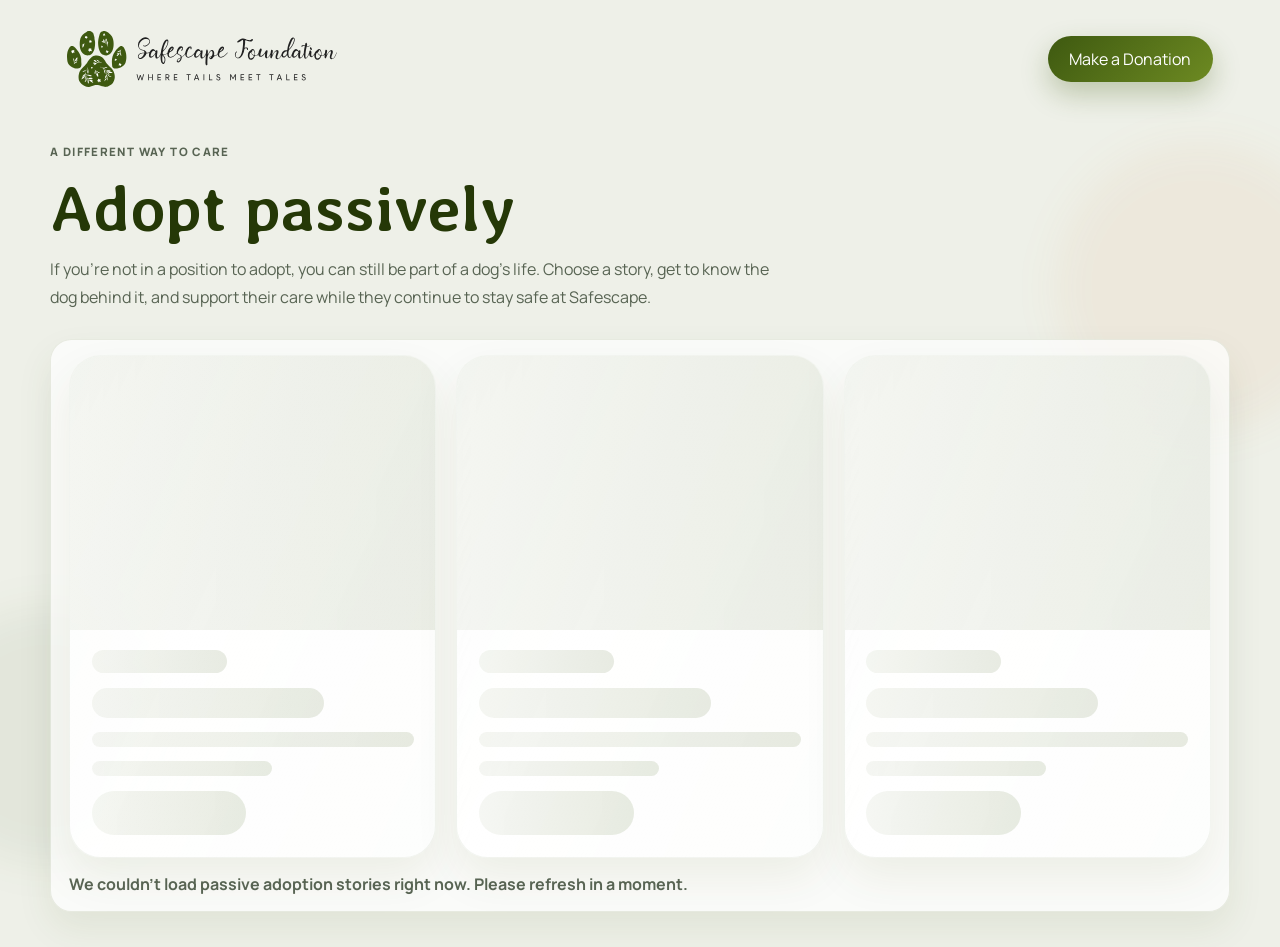
==== commit 3a78f012: "tune passive share button sizing" ====
--- a/adopt-passively.html
+++ b/adopt-passively.html
@@ -30,7 +30,7 @@
       href="https://fonts.googleapis.com/css2?family=Averia+Libre:wght@400;700&family=Manrope:wght@400;500;600;700;800&display=swap"
       rel="stylesheet"
     />
-    <link rel="stylesheet" href="styles.css?v=20260420_20" />
+    <link rel="stylesheet" href="styles.css?v=20260420_21" />
   </head>
   <body class="passive-adoption-page" data-passive-adoption-list-page="true">
     <div class="page-shell">
@@ -124,8 +124,8 @@
       </main>
     </div>
 
-    <script src="js/site-config.js?v=20260420_20"></script>
-    <script src="js/site-data.js?v=20260420_20"></script>
-    <script src="js/main.js?v=20260420_20"></script>
+    <script src="js/site-config.js?v=20260420_21"></script>
+    <script src="js/site-data.js?v=20260420_21"></script>
+    <script src="js/main.js?v=20260420_21"></script>
   </body>
 </html>
--- a/styles.css
+++ b/styles.css
@@ -1444,8 +1444,8 @@
 }
 
 .passive-story-share img {
-  width: 16px;
-  height: 16px;
+  width: 8px;
+  height: 8px;
   display: block;
   filter: brightness(0) saturate(100%) invert(19%) sepia(29%) saturate(1384%) hue-rotate(42deg) brightness(88%) contrast(93%);
 }
@@ -1491,7 +1491,7 @@
   gap: 0.65rem;
   overflow-x: auto;
   overflow-y: visible;
-  padding: 0.35rem 0.15rem 0.55rem;
+  padding: 0.35rem 0.15rem 0.95rem;
   scrollbar-width: thin;
   scroll-snap-type: x proximity;
 }
@@ -3792,6 +3792,7 @@
 
   .passive-story-carousel-thumbs {
     gap: 0.45rem;
+    padding-bottom: 0.9rem;
   }
 
   .passive-story-carousel-thumb {
